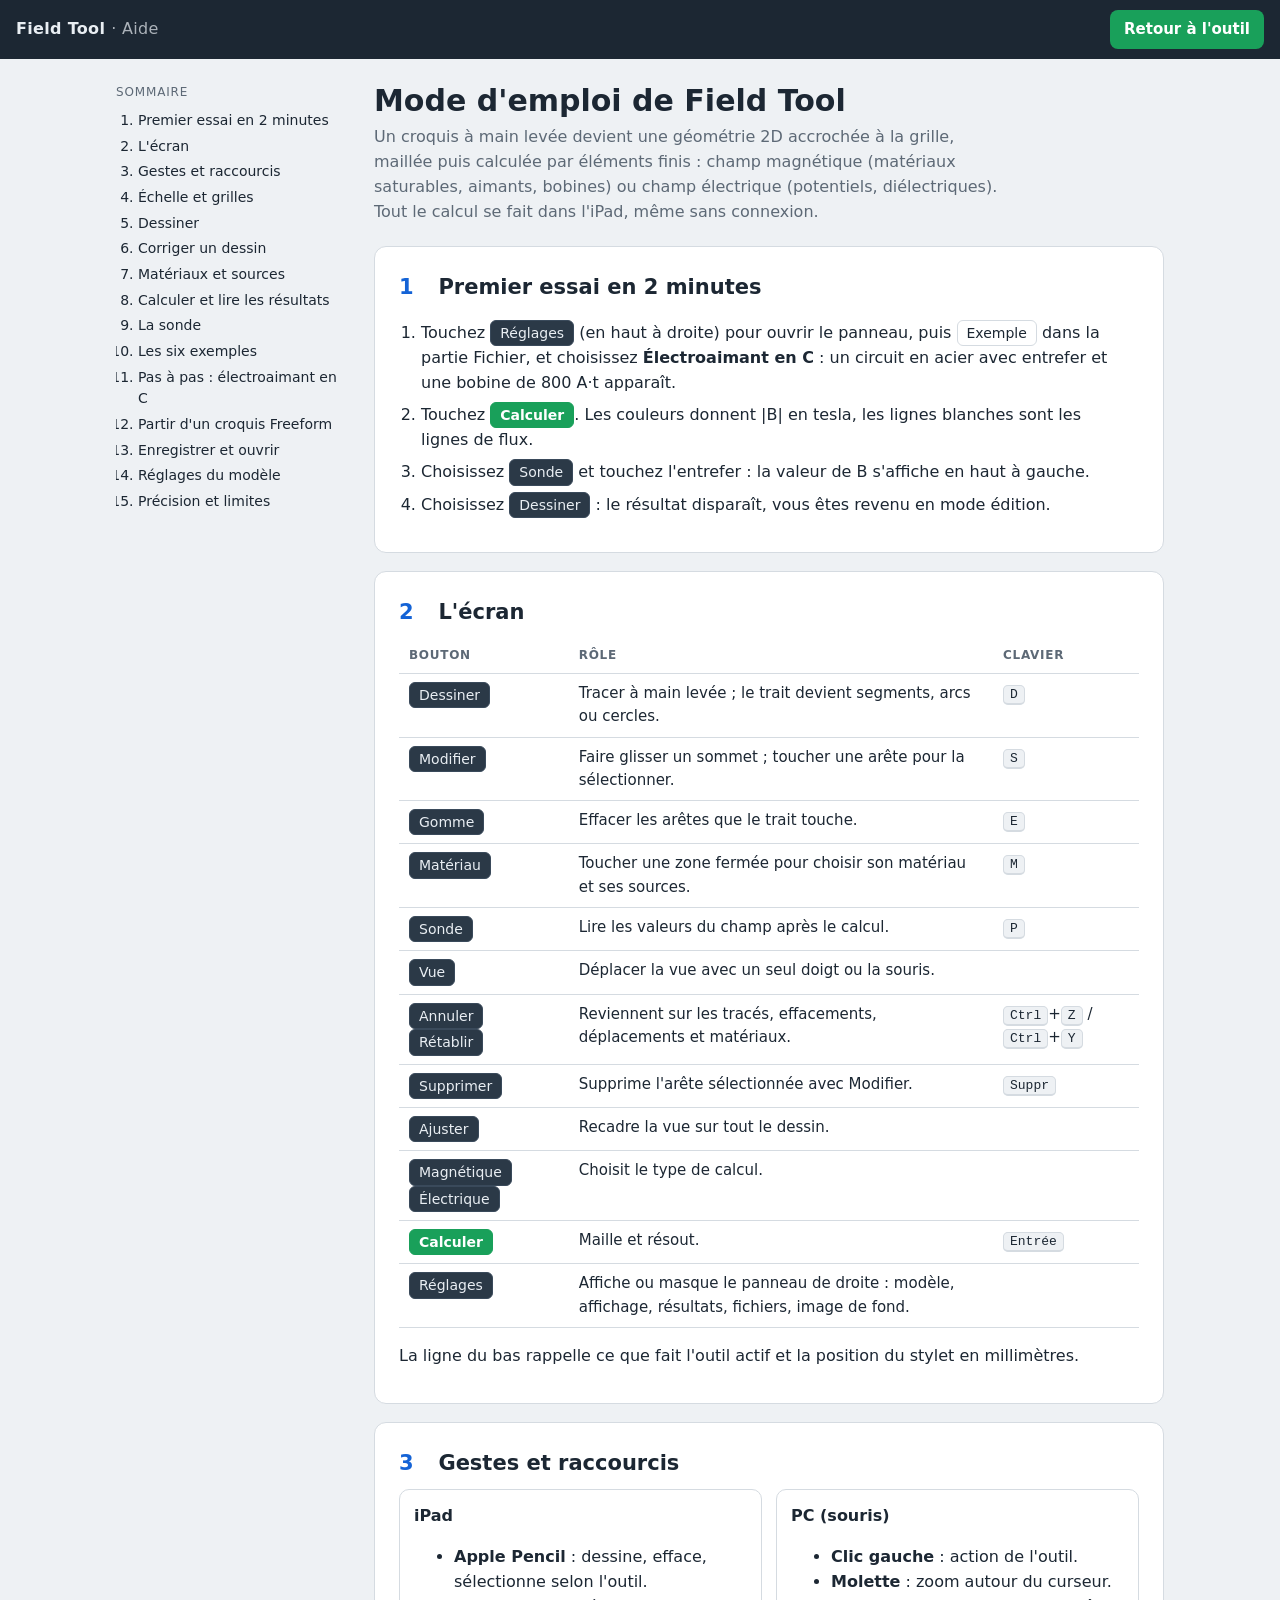
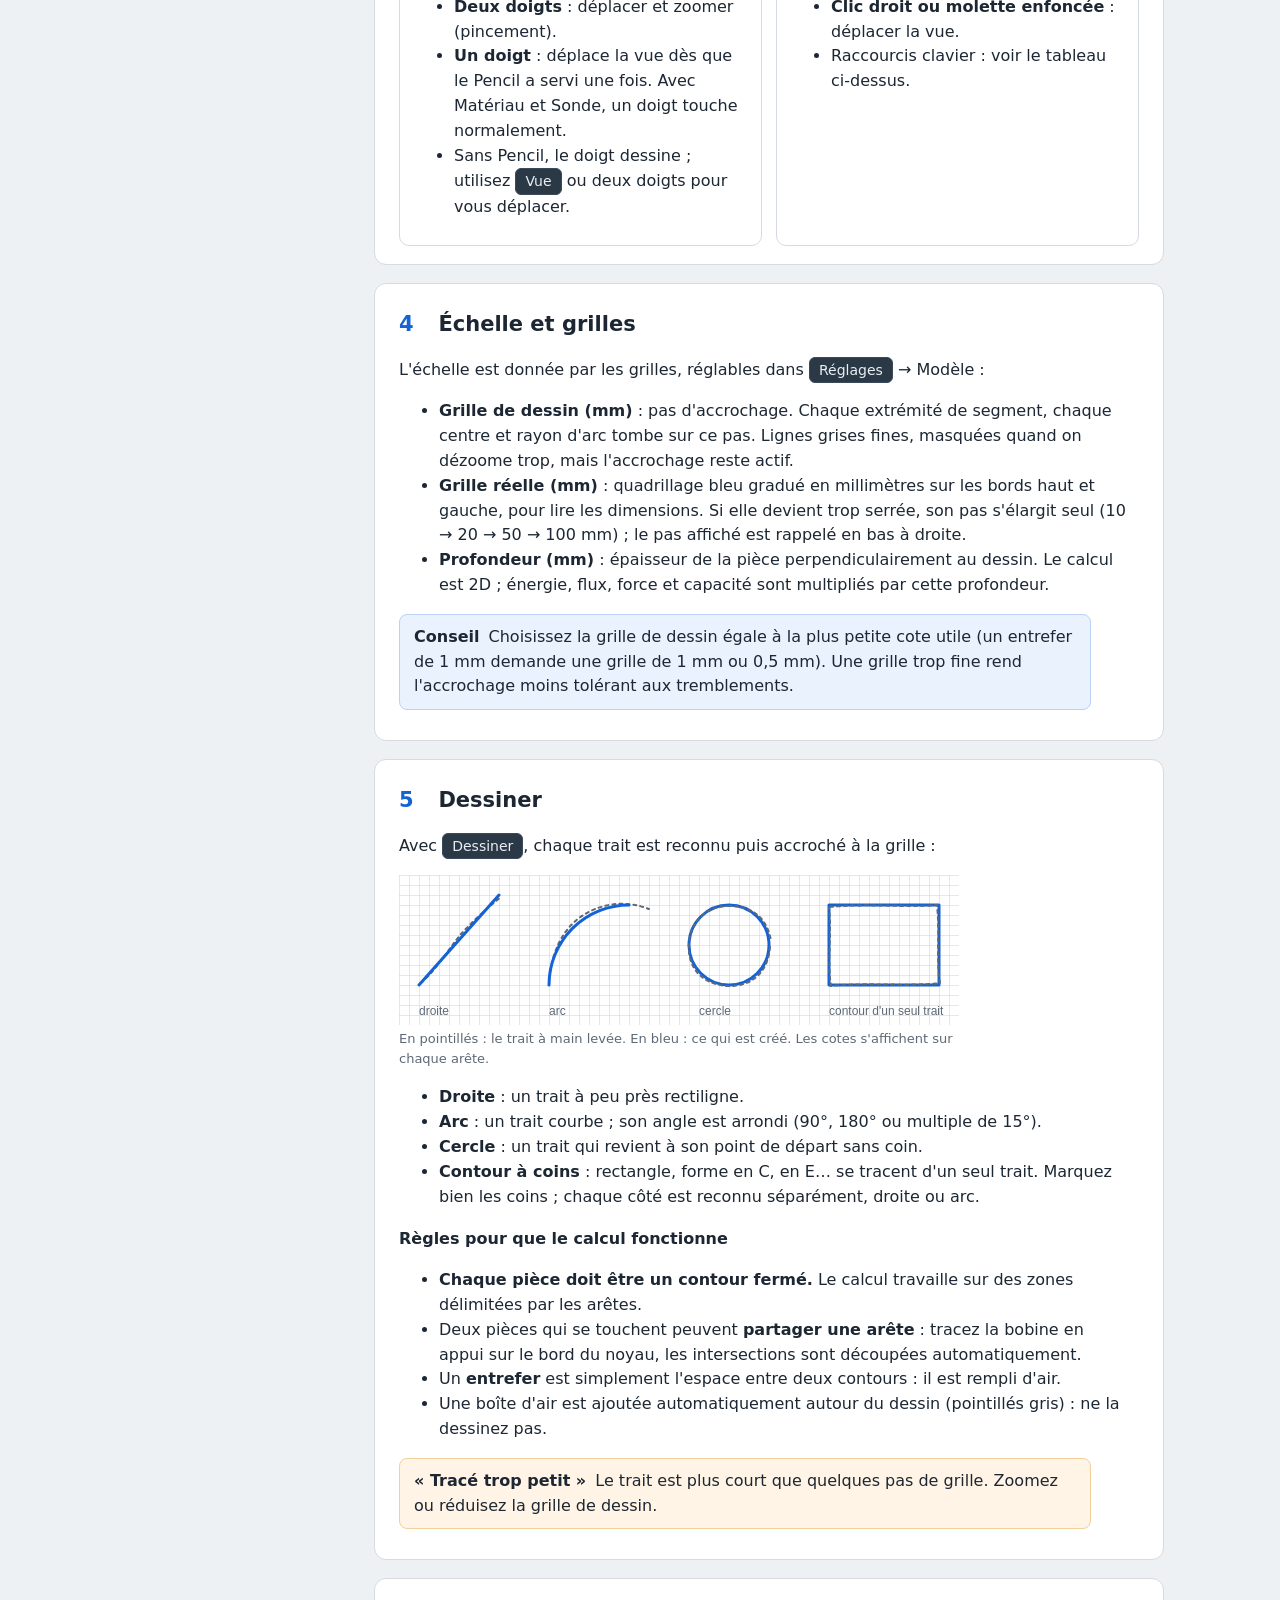
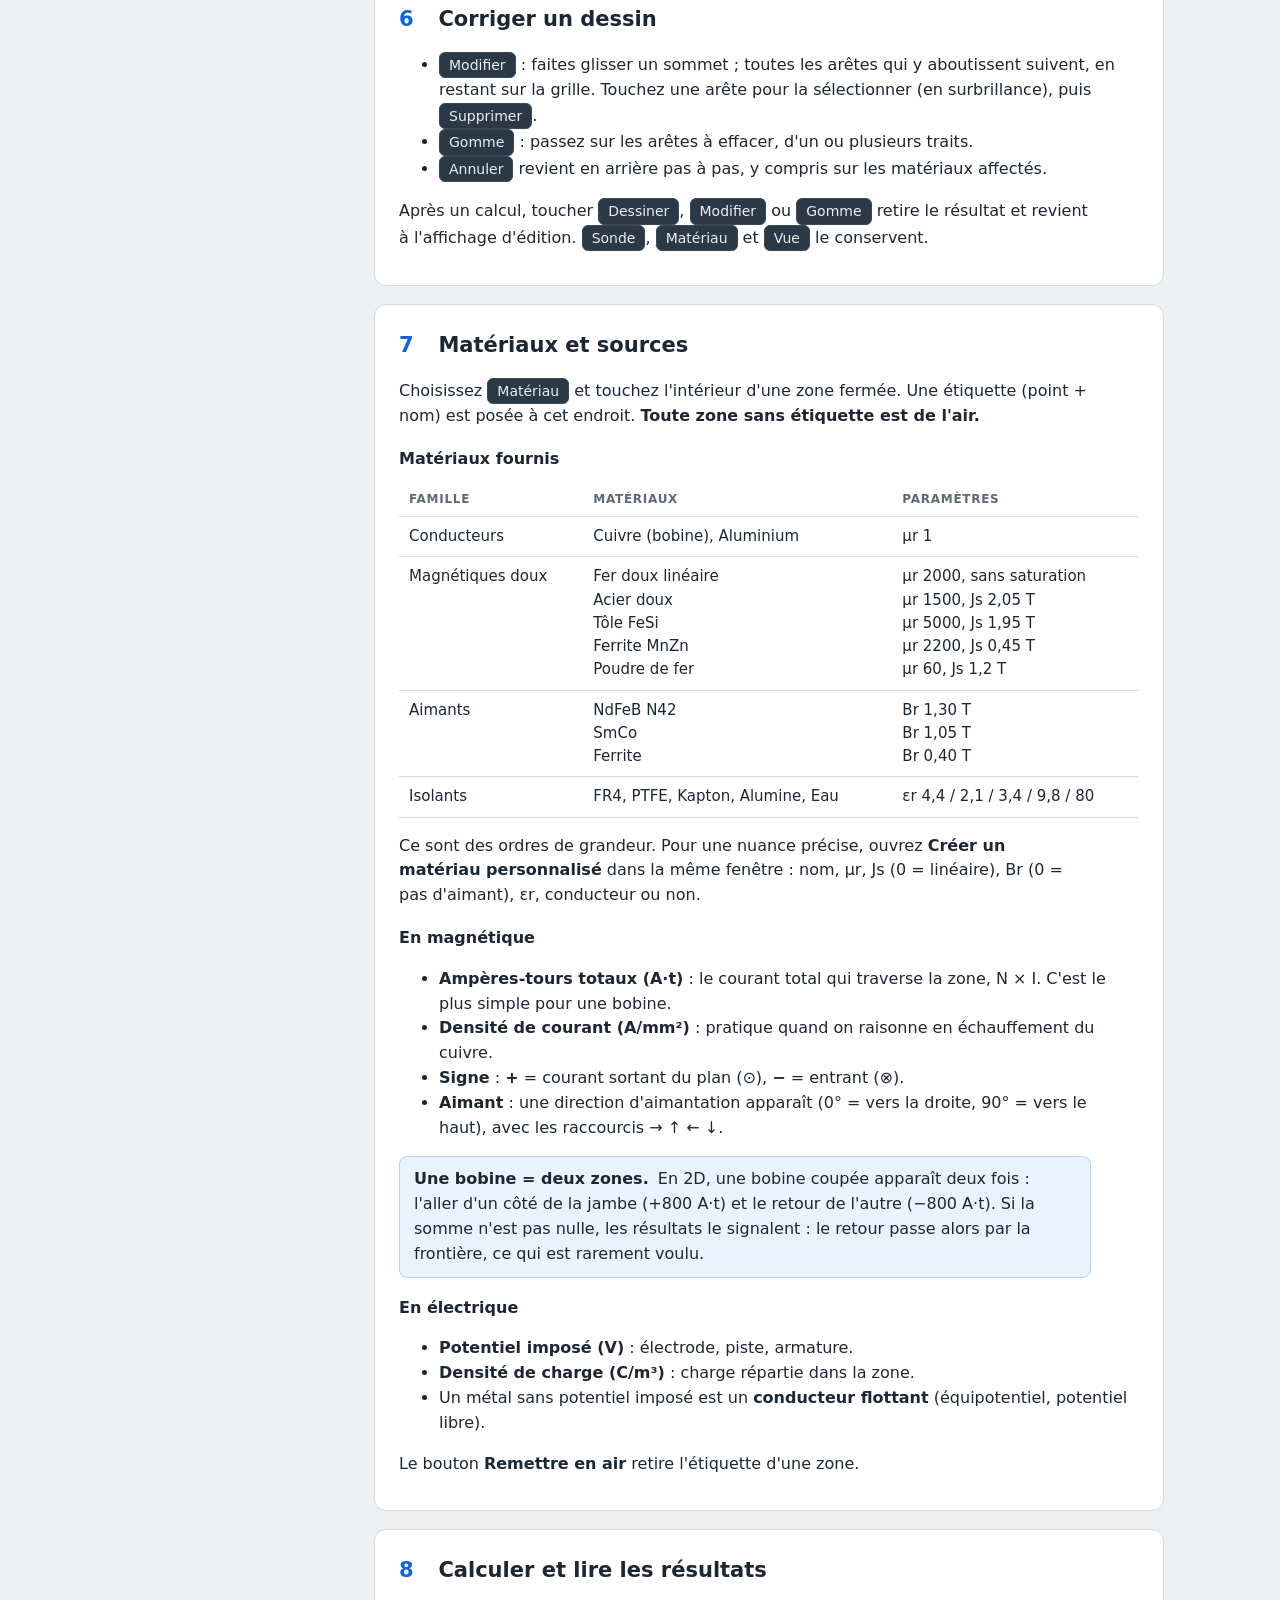
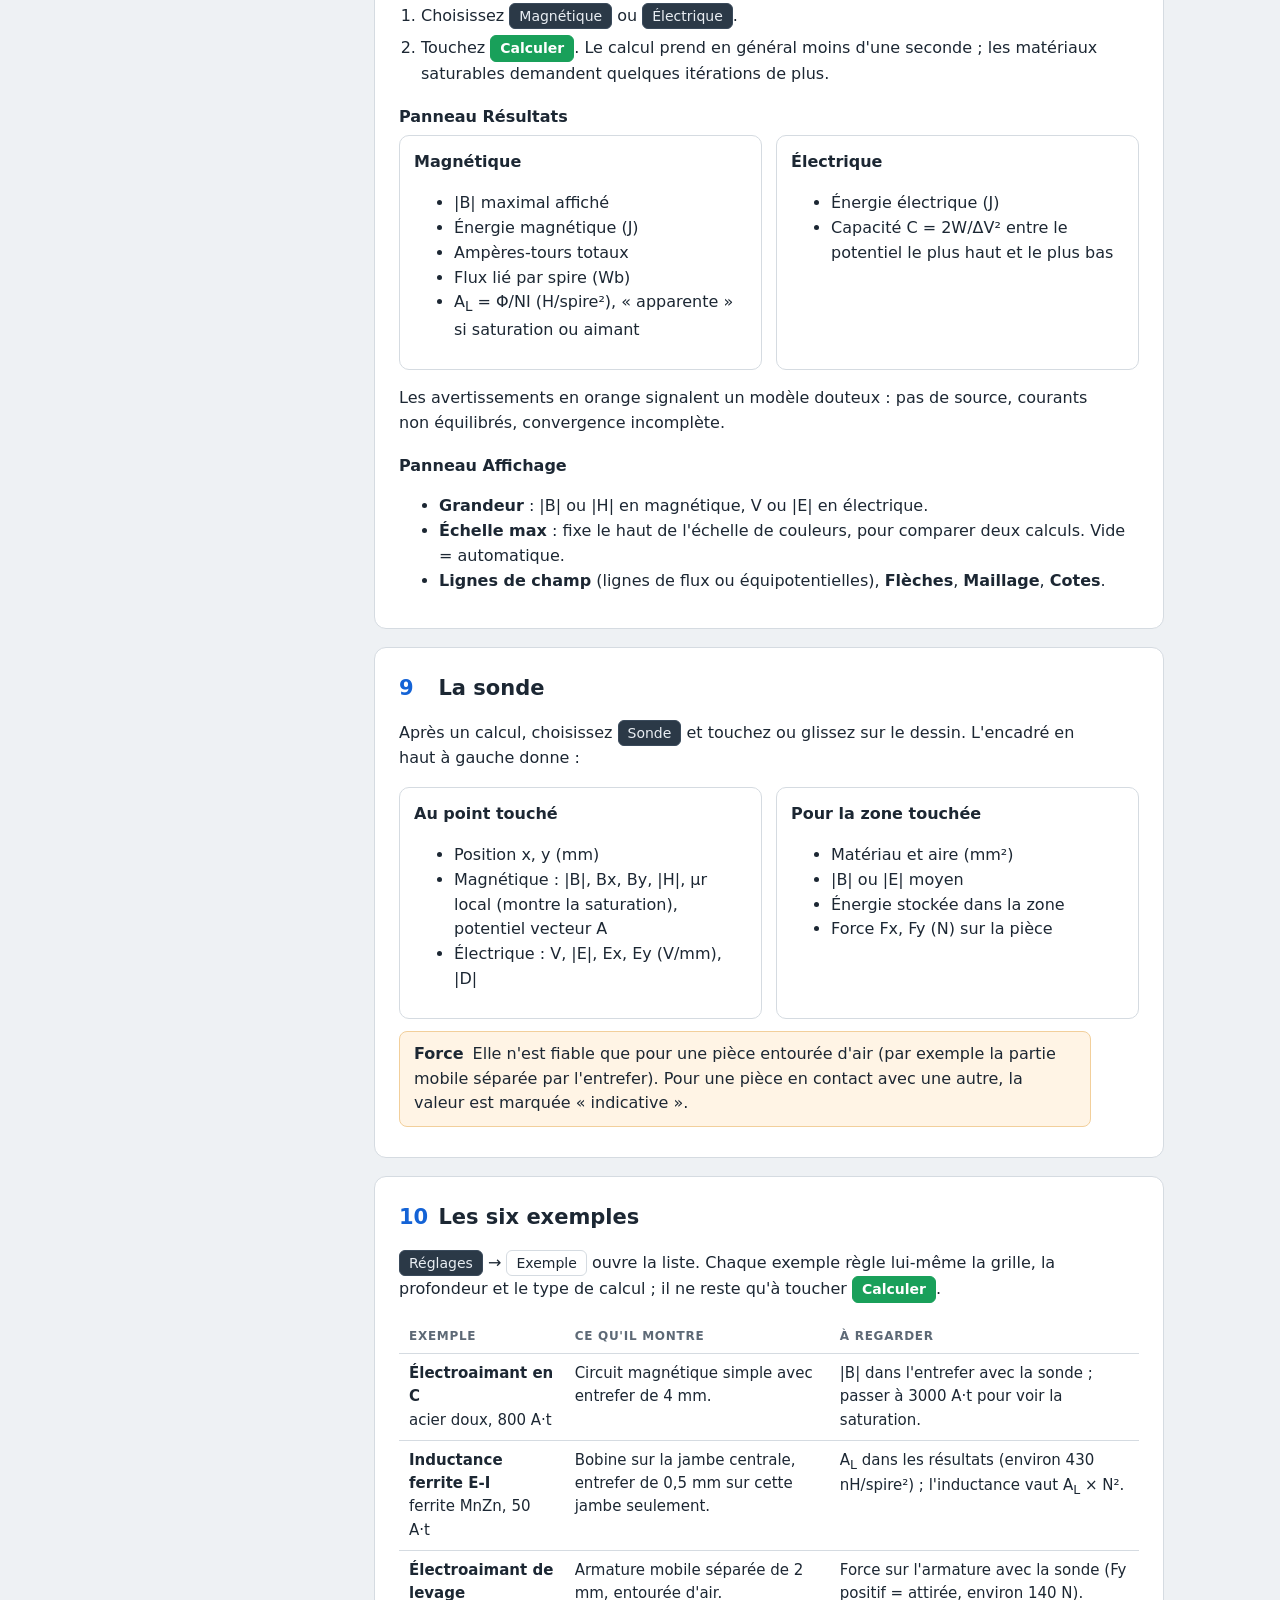
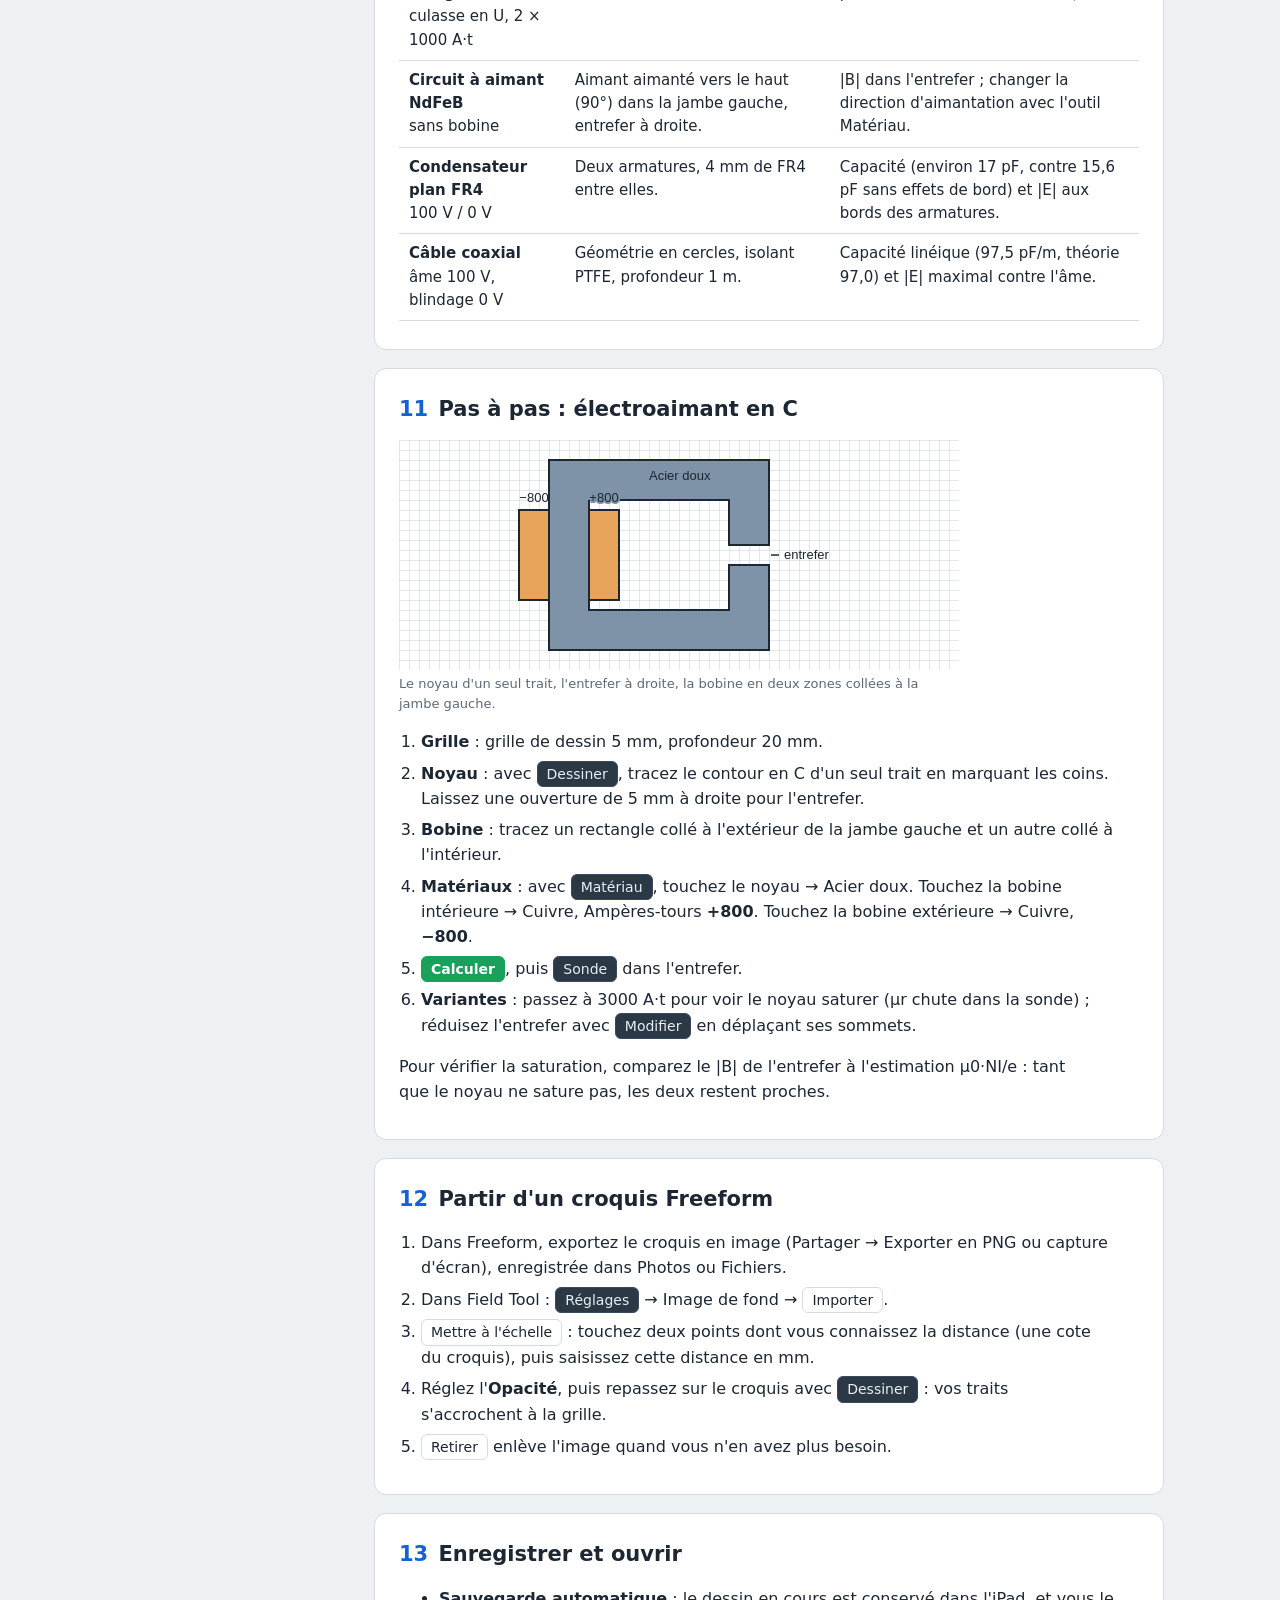
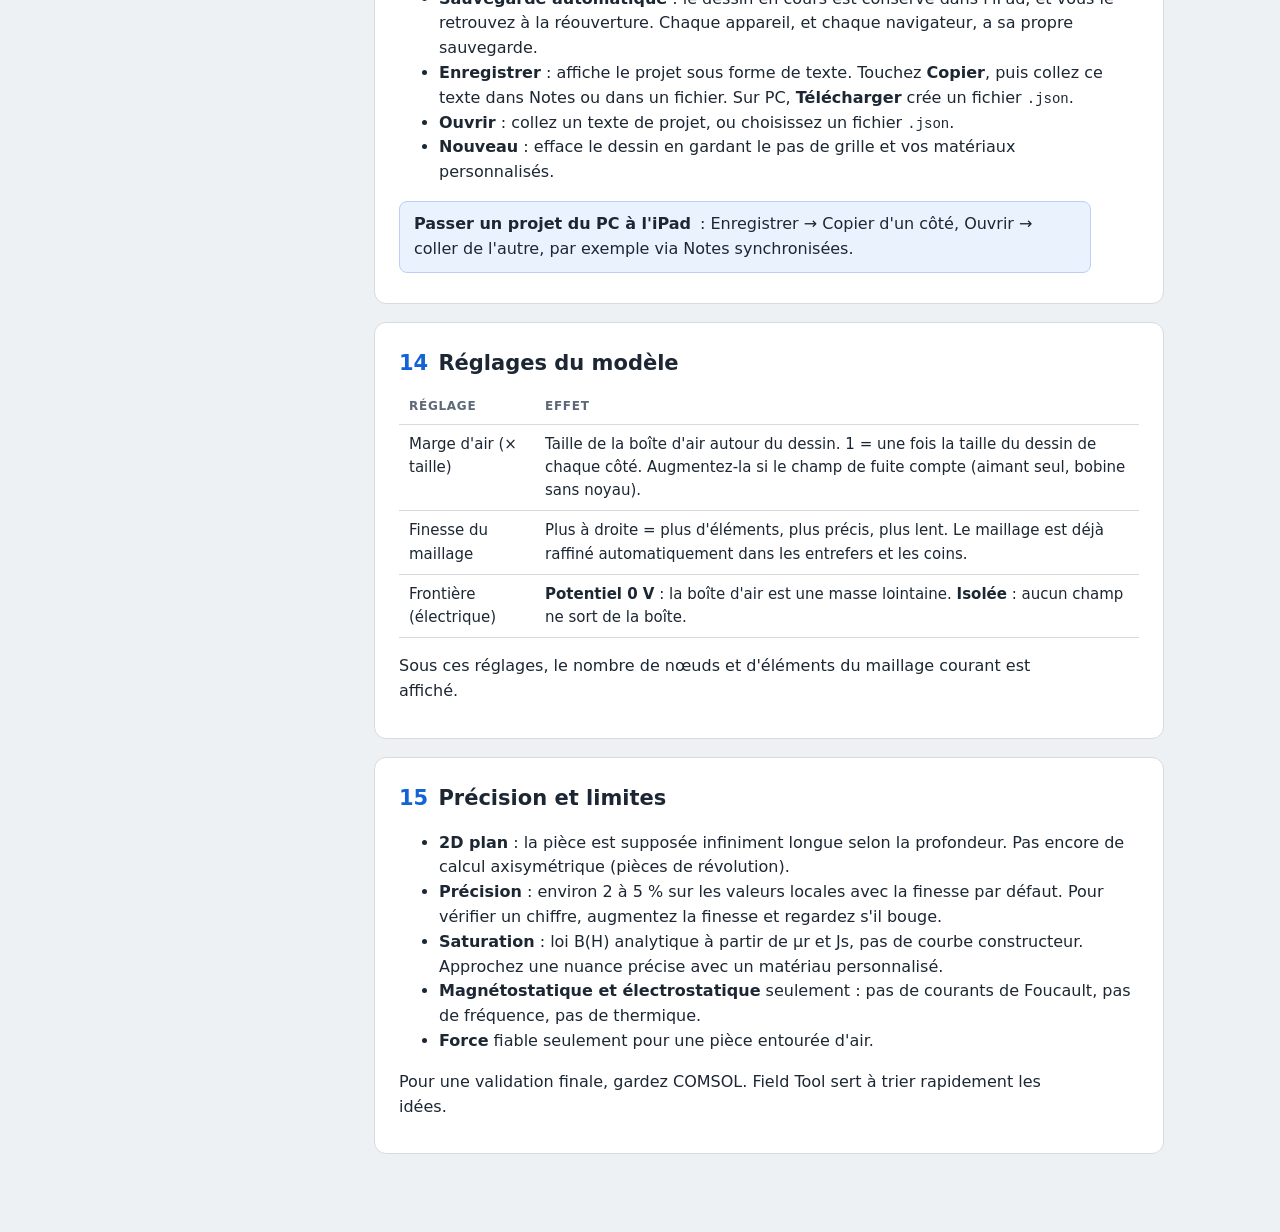
==== aide.html @ 20df859a "Six exemples (ferrite E-I, levage, aimant, condensateur, coaxial) et aide Co-Authored-By: Claude Opu" ====
<!doctype html>
<html lang="fr">
<head>
<meta charset="utf-8">
<meta name="viewport" content="width=device-width, initial-scale=1, viewport-fit=cover">
<meta name="theme-color" content="#1c2733">
<title>Field Tool – Aide</title>
<link rel="apple-touch-icon" href="icons/apple-touch-icon.png">
<style>
:root {
  --bg: #eef1f4; --paper: #ffffff; --ink: #1c2733; --mute: #5d6976; --line: #d5dbe1;
  --accent: #1463d6; --bar: #1c2733; --bar-ink: #e9eef3; --chip: #2b3947; --chip-line: #3a4a5b;
  --go: #19a05a; --tip-bg: #eaf2fe; --tip-line: #b9d1f6; --warn-bg: #fff4e5; --warn-line: #f2cf9b;
  --steel: #7f93a8; --cu: #e9a45b; --field: #1463d6; --grid: #c9d1da;
  color-scheme: light;
}
@media (prefers-color-scheme: dark) { :root:not([data-theme="light"]) {
  --bg: #11171e; --paper: #19212b; --ink: #e3e9ef; --mute: #9aa7b4; --line: #2c3946;
  --accent: #6ea8ff; --tip-bg: #172a45; --tip-line: #284a78; --warn-bg: #33270f; --warn-line: #6b5120;
  --grid: #2f3b48; color-scheme: dark;
} }
:root[data-theme="dark"] {
  --bg: #11171e; --paper: #19212b; --ink: #e3e9ef; --mute: #9aa7b4; --line: #2c3946;
  --accent: #6ea8ff; --tip-bg: #172a45; --tip-line: #284a78; --warn-bg: #33270f; --warn-line: #6b5120;
  --grid: #2f3b48; color-scheme: dark;
}
* { box-sizing: border-box; }
html { -webkit-text-size-adjust: 100%; scroll-padding-top: 70px; }
body {
  margin: 0; background: var(--bg); color: var(--ink);
  font: 16px/1.55 -apple-system, "Segoe UI", system-ui, Roboto, sans-serif;
}
header {
  position: sticky; top: 0; z-index: 2; background: var(--bar); color: var(--bar-ink);
  padding-top: max(10px, env(safe-area-inset-top, 0px)); padding-bottom: 10px;
  padding-left: max(16px, env(safe-area-inset-left, 0px)); padding-right: max(16px, env(safe-area-inset-right, 0px));
  display: flex; align-items: center; gap: 12px;
}
header .brand { font-weight: 700; letter-spacing: .02em; }
header .brand span { font-weight: 400; opacity: .7; }
header a.back {
  margin-left: auto; color: #fff; background: var(--go); text-decoration: none; font-weight: 600;
  padding: 8px 14px; border-radius: 8px; white-space: nowrap; font-size: 15px;
}
.layout {
  max-width: 1080px; margin: 0 auto; display: grid; grid-template-columns: 230px minmax(0, 1fr); gap: 28px;
  padding-block: 24px 60px;
  padding-left: max(16px, env(safe-area-inset-left, 0px)); padding-right: max(16px, env(safe-area-inset-right, 0px));
}
nav.toc { position: sticky; top: 76px; align-self: start; font-size: 14px; max-height: calc(100vh - 96px); overflow-y: auto; }
nav.toc p { margin: 0 0 8px; font-size: 12px; text-transform: uppercase; letter-spacing: .07em; color: var(--mute); }
nav.toc ol { margin: 0; padding-left: 22px; display: grid; gap: 4px; }
nav.toc a { color: var(--ink); text-decoration: none; }
nav.toc a:hover { color: var(--accent); }
main { min-width: 0; }
section {
  background: var(--paper); border: 1px solid var(--line); border-radius: 12px;
  padding: 6px 24px 18px; margin-bottom: 18px;
}
h1 { font-size: 30px; line-height: 1.2; margin: 0 0 6px; text-wrap: balance; }
.lede { color: var(--mute); margin: 0 0 22px; max-width: 62ch; }
h2 { font-size: 21px; margin: 18px 0 10px; text-wrap: balance; display: flex; gap: 10px; align-items: baseline; }
h2 .n { color: var(--accent); font-variant-numeric: tabular-nums; min-width: 1.4em; }
h3 { font-size: 16px; margin: 18px 0 6px; }
p, li { max-width: 68ch; }
ol.steps { padding-left: 22px; }
ol.steps li { margin: 6px 0; }
.chip {
  display: inline-block; padding: 1px 9px; border-radius: 6px; background: var(--chip); color: var(--bar-ink);
  border: 1px solid var(--chip-line); font-size: 14px; white-space: nowrap; line-height: 1.6;
}
.chip.go { background: var(--go); border-color: var(--go); color: #fff; font-weight: 600; }
.chip.light { background: var(--paper); color: var(--ink); border-color: var(--line); }
kbd {
  font: 13px ui-monospace, Menlo, Consolas, monospace; padding: 1px 6px; border-radius: 5px;
  border: 1px solid var(--line); border-bottom-width: 2px; background: var(--bg);
}
.tbl { overflow-x: auto; margin: 10px 0; }
table { border-collapse: collapse; width: 100%; font-size: 15px; }
th, td { text-align: left; vertical-align: top; padding: 8px 10px; border-bottom: 1px solid var(--line); }
th { font-size: 12px; text-transform: uppercase; letter-spacing: .06em; color: var(--mute); font-weight: 600; }
td.num { font-variant-numeric: tabular-nums; white-space: nowrap; }
.tip, .warn { border-radius: 8px; padding: 10px 14px; margin: 12px 0; max-width: 68ch; }
.tip { background: var(--tip-bg); border: 1px solid var(--tip-line); }
.warn { background: var(--warn-bg); border: 1px solid var(--warn-line); }
.tip b:first-child, .warn b:first-child { margin-right: 4px; }
figure { margin: 14px 0; }
figure svg { width: 100%; max-width: 560px; height: auto; display: block; }
figcaption { font-size: 13px; color: var(--mute); margin-top: 4px; max-width: 68ch; }
.grid2 { display: grid; grid-template-columns: repeat(auto-fit, minmax(240px, 1fr)); gap: 14px; }
.card { border: 1px solid var(--line); border-radius: 10px; padding: 4px 14px 10px; }
.card h3 { margin-top: 10px; }
code { font: 14px ui-monospace, Menlo, Consolas, monospace; }
@media (max-width: 820px) {
  .layout { grid-template-columns: minmax(0, 1fr); }
  nav.toc { position: static; max-height: none; background: var(--paper); border: 1px solid var(--line); border-radius: 12px; padding: 12px 16px; }
  section { padding: 4px 16px 14px; }
  h1 { font-size: 25px; }
}
</style>
</head>
<body>
<header>
  <div class="brand">Field Tool <span>· Aide</span></div>
  <a class="back" id="back" href="./">Retour à l'outil</a>
</header>

<div class="layout">
<nav class="toc" aria-label="Sommaire">
  <p>Sommaire</p>
  <ol>
    <li><a href="#essai">Premier essai en 2 minutes</a></li>
    <li><a href="#ecran">L'écran</a></li>
    <li><a href="#gestes">Gestes et raccourcis</a></li>
    <li><a href="#echelle">Échelle et grilles</a></li>
    <li><a href="#dessin">Dessiner</a></li>
    <li><a href="#corriger">Corriger un dessin</a></li>
    <li><a href="#materiaux">Matériaux et sources</a></li>
    <li><a href="#calcul">Calculer et lire les résultats</a></li>
    <li><a href="#sonde">La sonde</a></li>
    <li><a href="#exemples">Les six exemples</a></li>
    <li><a href="#exemple">Pas à pas : électroaimant en C</a></li>
    <li><a href="#croquis">Partir d'un croquis Freeform</a></li>
    <li><a href="#fichiers">Enregistrer et ouvrir</a></li>
    <li><a href="#reglages">Réglages du modèle</a></li>
    <li><a href="#limites">Précision et limites</a></li>
  </ol>
</nav>

<main>
<h1>Mode d'emploi de Field Tool</h1>
<p class="lede">Un croquis à main levée devient une géométrie 2D accrochée à la grille, maillée puis calculée par éléments finis : champ magnétique (matériaux saturables, aimants, bobines) ou champ électrique (potentiels, diélectriques). Tout le calcul se fait dans l'iPad, même sans connexion.</p>

<section id="essai">
  <h2><span class="n">1</span>Premier essai en 2 minutes</h2>
  <ol class="steps">
    <li>Touchez <span class="chip">Réglages</span> (en haut à droite) pour ouvrir le panneau, puis <span class="chip light">Exemple</span> dans la partie Fichier, et choisissez <b>Électroaimant en C</b> : un circuit en acier avec entrefer et une bobine de 800 A·t apparaît.</li>
    <li>Touchez <span class="chip go">Calculer</span>. Les couleurs donnent |B| en tesla, les lignes blanches sont les lignes de flux.</li>
    <li>Choisissez <span class="chip">Sonde</span> et touchez l'entrefer : la valeur de B s'affiche en haut à gauche.</li>
    <li>Choisissez <span class="chip">Dessiner</span> : le résultat disparaît, vous êtes revenu en mode édition.</li>
  </ol>
</section>

<section id="ecran">
  <h2><span class="n">2</span>L'écran</h2>
  <div class="tbl"><table>
    <tr><th>Bouton</th><th>Rôle</th><th>Clavier</th></tr>
    <tr><td><span class="chip">Dessiner</span></td><td>Tracer à main levée ; le trait devient segments, arcs ou cercles.</td><td><kbd>D</kbd></td></tr>
    <tr><td><span class="chip">Modifier</span></td><td>Faire glisser un sommet ; toucher une arête pour la sélectionner.</td><td><kbd>S</kbd></td></tr>
    <tr><td><span class="chip">Gomme</span></td><td>Effacer les arêtes que le trait touche.</td><td><kbd>E</kbd></td></tr>
    <tr><td><span class="chip">Matériau</span></td><td>Toucher une zone fermée pour choisir son matériau et ses sources.</td><td><kbd>M</kbd></td></tr>
    <tr><td><span class="chip">Sonde</span></td><td>Lire les valeurs du champ après le calcul.</td><td><kbd>P</kbd></td></tr>
    <tr><td><span class="chip">Vue</span></td><td>Déplacer la vue avec un seul doigt ou la souris.</td><td></td></tr>
    <tr><td><span class="chip">Annuler</span> <span class="chip">Rétablir</span></td><td>Reviennent sur les tracés, effacements, déplacements et matériaux.</td><td><kbd>Ctrl</kbd>+<kbd>Z</kbd> / <kbd>Ctrl</kbd>+<kbd>Y</kbd></td></tr>
    <tr><td><span class="chip">Supprimer</span></td><td>Supprime l'arête sélectionnée avec Modifier.</td><td><kbd>Suppr</kbd></td></tr>
    <tr><td><span class="chip">Ajuster</span></td><td>Recadre la vue sur tout le dessin.</td><td></td></tr>
    <tr><td><span class="chip">Magnétique</span> <span class="chip">Électrique</span></td><td>Choisit le type de calcul.</td><td></td></tr>
    <tr><td><span class="chip go">Calculer</span></td><td>Maille et résout.</td><td><kbd>Entrée</kbd></td></tr>
    <tr><td><span class="chip">Réglages</span></td><td>Affiche ou masque le panneau de droite : modèle, affichage, résultats, fichiers, image de fond.</td><td></td></tr>
  </table></div>
  <p>La ligne du bas rappelle ce que fait l'outil actif et la position du stylet en millimètres.</p>
</section>

<section id="gestes">
  <h2><span class="n">3</span>Gestes et raccourcis</h2>
  <div class="grid2">
    <div class="card">
      <h3>iPad</h3>
      <ul>
        <li><b>Apple Pencil</b> : dessine, efface, sélectionne selon l'outil.</li>
        <li><b>Deux doigts</b> : déplacer et zoomer (pincement).</li>
        <li><b>Un doigt</b> : déplace la vue dès que le Pencil a servi une fois. Avec Matériau et Sonde, un doigt touche normalement.</li>
        <li>Sans Pencil, le doigt dessine ; utilisez <span class="chip">Vue</span> ou deux doigts pour vous déplacer.</li>
      </ul>
    </div>
    <div class="card">
      <h3>PC (souris)</h3>
      <ul>
        <li><b>Clic gauche</b> : action de l'outil.</li>
        <li><b>Molette</b> : zoom autour du curseur.</li>
        <li><b>Clic droit ou molette enfoncée</b> : déplacer la vue.</li>
        <li>Raccourcis clavier : voir le tableau ci-dessus.</li>
      </ul>
    </div>
  </div>
</section>

<section id="echelle">
  <h2><span class="n">4</span>Échelle et grilles</h2>
  <p>L'échelle est donnée par les grilles, réglables dans <span class="chip">Réglages</span> → Modèle :</p>
  <ul>
    <li><b>Grille de dessin (mm)</b> : pas d'accrochage. Chaque extrémité de segment, chaque centre et rayon d'arc tombe sur ce pas. Lignes grises fines, masquées quand on dézoome trop, mais l'accrochage reste actif.</li>
    <li><b>Grille réelle (mm)</b> : quadrillage bleu gradué en millimètres sur les bords haut et gauche, pour lire les dimensions. Si elle devient trop serrée, son pas s'élargit seul (10 → 20 → 50 → 100 mm) ; le pas affiché est rappelé en bas à droite.</li>
    <li><b>Profondeur (mm)</b> : épaisseur de la pièce perpendiculairement au dessin. Le calcul est 2D ; énergie, flux, force et capacité sont multipliés par cette profondeur.</li>
  </ul>
  <div class="tip"><b>Conseil</b> Choisissez la grille de dessin égale à la plus petite cote utile (un entrefer de 1 mm demande une grille de 1 mm ou 0,5 mm). Une grille trop fine rend l'accrochage moins tolérant aux tremblements.</div>
</section>

<section id="dessin">
  <h2><span class="n">5</span>Dessiner</h2>
  <p>Avec <span class="chip">Dessiner</span>, chaque trait est reconnu puis accroché à la grille :</p>
  <figure>
    <svg viewBox="0 0 560 150" role="img" aria-label="Exemples de traits reconnus : droite, arc, cercle, contour à coins">
      <defs><pattern id="g" width="10" height="10" patternUnits="userSpaceOnUse"><path d="M10 0H0V10" fill="none" stroke="var(--grid)" stroke-width="1"/></pattern></defs>
      <rect width="560" height="150" fill="url(#g)"/>
      <g fill="none" stroke-linecap="round" stroke-linejoin="round">
        <path d="M22 108 C40 92 52 70 63 58 S88 33 102 22" stroke="var(--mute)" stroke-width="2" stroke-dasharray="3 4"/>
        <path d="M20 110 L100 20" stroke="var(--accent)" stroke-width="3"/>
        <path d="M150 110 C152 70 170 38 210 30 C226 27 240 30 250 34" stroke="var(--mute)" stroke-width="2" stroke-dasharray="3 4"/>
        <path d="M150 110 A80 80 0 0 1 230 30" stroke="var(--accent)" stroke-width="3"/>
        <circle cx="330" cy="70" r="40" stroke="var(--accent)" stroke-width="3"/>
        <path d="M371 72 C369 98 352 112 328 111 C302 109 288 92 290 68 C292 44 309 30 333 31 C356 32 369 46 372 66" stroke="var(--mute)" stroke-width="2" stroke-dasharray="3 4"/>
        <path d="M430 30 H540 V110 H430 Z" stroke="var(--accent)" stroke-width="3"/>
        <path d="M431 32 C470 28 510 33 538 30 C541 60 537 86 541 108 C505 112 468 107 432 111 C428 86 433 58 430 33" stroke="var(--mute)" stroke-width="2" stroke-dasharray="3 4"/>
      </g>
      <g font-size="12" fill="var(--mute)" font-family="-apple-system, Segoe UI, sans-serif">
        <text x="20" y="140">droite</text><text x="150" y="140">arc</text><text x="300" y="140">cercle</text><text x="430" y="140">contour d'un seul trait</text>
      </g>
    </svg>
    <figcaption>En pointillés : le trait à main levée. En bleu : ce qui est créé. Les cotes s'affichent sur chaque arête.</figcaption>
  </figure>
  <ul>
    <li><b>Droite</b> : un trait à peu près rectiligne.</li>
    <li><b>Arc</b> : un trait courbe ; son angle est arrondi (90°, 180° ou multiple de 15°).</li>
    <li><b>Cercle</b> : un trait qui revient à son point de départ sans coin.</li>
    <li><b>Contour à coins</b> : rectangle, forme en C, en E… se tracent d'un seul trait. Marquez bien les coins ; chaque côté est reconnu séparément, droite ou arc.</li>
  </ul>
  <h3>Règles pour que le calcul fonctionne</h3>
  <ul>
    <li><b>Chaque pièce doit être un contour fermé.</b> Le calcul travaille sur des zones délimitées par les arêtes.</li>
    <li>Deux pièces qui se touchent peuvent <b>partager une arête</b> : tracez la bobine en appui sur le bord du noyau, les intersections sont découpées automatiquement.</li>
    <li>Un <b>entrefer</b> est simplement l'espace entre deux contours : il est rempli d'air.</li>
    <li>Une boîte d'air est ajoutée automatiquement autour du dessin (pointillés gris) : ne la dessinez pas.</li>
  </ul>
  <div class="warn"><b>« Tracé trop petit »</b> Le trait est plus court que quelques pas de grille. Zoomez ou réduisez la grille de dessin.</div>
</section>

<section id="corriger">
  <h2><span class="n">6</span>Corriger un dessin</h2>
  <ul>
    <li><span class="chip">Modifier</span> : faites glisser un sommet ; toutes les arêtes qui y aboutissent suivent, en restant sur la grille. Touchez une arête pour la sélectionner (en surbrillance), puis <span class="chip">Supprimer</span>.</li>
    <li><span class="chip">Gomme</span> : passez sur les arêtes à effacer, d'un ou plusieurs traits.</li>
    <li><span class="chip">Annuler</span> revient en arrière pas à pas, y compris sur les matériaux affectés.</li>
  </ul>
  <p>Après un calcul, toucher <span class="chip">Dessiner</span>, <span class="chip">Modifier</span> ou <span class="chip">Gomme</span> retire le résultat et revient à l'affichage d'édition. <span class="chip">Sonde</span>, <span class="chip">Matériau</span> et <span class="chip">Vue</span> le conservent.</p>
</section>

<section id="materiaux">
  <h2><span class="n">7</span>Matériaux et sources</h2>
  <p>Choisissez <span class="chip">Matériau</span> et touchez l'intérieur d'une zone fermée. Une étiquette (point + nom) est posée à cet endroit. <b>Toute zone sans étiquette est de l'air.</b></p>
  <h3>Matériaux fournis</h3>
  <div class="tbl"><table>
    <tr><th>Famille</th><th>Matériaux</th><th>Paramètres</th></tr>
    <tr><td>Conducteurs</td><td>Cuivre (bobine), Aluminium</td><td class="num">µr 1</td></tr>
    <tr><td>Magnétiques doux</td><td>Fer doux linéaire<br>Acier doux<br>Tôle FeSi<br>Ferrite MnZn<br>Poudre de fer</td><td class="num">µr 2000, sans saturation<br>µr 1500, Js 2,05 T<br>µr 5000, Js 1,95 T<br>µr 2200, Js 0,45 T<br>µr 60, Js 1,2 T</td></tr>
    <tr><td>Aimants</td><td>NdFeB N42<br>SmCo<br>Ferrite</td><td class="num">Br 1,30 T<br>Br 1,05 T<br>Br 0,40 T</td></tr>
    <tr><td>Isolants</td><td>FR4, PTFE, Kapton, Alumine, Eau</td><td class="num">εr 4,4 / 2,1 / 3,4 / 9,8 / 80</td></tr>
  </table></div>
  <p>Ce sont des ordres de grandeur. Pour une nuance précise, ouvrez <b>Créer un matériau personnalisé</b> dans la même fenêtre : nom, µr, Js (0 = linéaire), Br (0 = pas d'aimant), εr, conducteur ou non.</p>

  <h3>En magnétique</h3>
  <ul>
    <li><b>Ampères-tours totaux (A·t)</b> : le courant total qui traverse la zone, N × I. C'est le plus simple pour une bobine.</li>
    <li><b>Densité de courant (A/mm²)</b> : pratique quand on raisonne en échauffement du cuivre.</li>
    <li><b>Signe</b> : <b>+</b> = courant sortant du plan (⊙), <b>−</b> = entrant (⊗).</li>
    <li><b>Aimant</b> : une direction d'aimantation apparaît (0° = vers la droite, 90° = vers le haut), avec les raccourcis → ↑ ← ↓.</li>
  </ul>
  <div class="tip"><b>Une bobine = deux zones.</b> En 2D, une bobine coupée apparaît deux fois : l'aller d'un côté de la jambe (+800 A·t) et le retour de l'autre (−800 A·t). Si la somme n'est pas nulle, les résultats le signalent : le retour passe alors par la frontière, ce qui est rarement voulu.</div>

  <h3>En électrique</h3>
  <ul>
    <li><b>Potentiel imposé (V)</b> : électrode, piste, armature.</li>
    <li><b>Densité de charge (C/m³)</b> : charge répartie dans la zone.</li>
    <li>Un métal sans potentiel imposé est un <b>conducteur flottant</b> (équipotentiel, potentiel libre).</li>
  </ul>
  <p>Le bouton <b>Remettre en air</b> retire l'étiquette d'une zone.</p>
</section>

<section id="calcul">
  <h2><span class="n">8</span>Calculer et lire les résultats</h2>
  <ol class="steps">
    <li>Choisissez <span class="chip">Magnétique</span> ou <span class="chip">Électrique</span>.</li>
    <li>Touchez <span class="chip go">Calculer</span>. Le calcul prend en général moins d'une seconde ; les matériaux saturables demandent quelques itérations de plus.</li>
  </ol>
  <h3>Panneau Résultats</h3>
  <div class="grid2">
    <div class="card">
      <h3>Magnétique</h3>
      <ul>
        <li>|B| maximal affiché</li>
        <li>Énergie magnétique (J)</li>
        <li>Ampères-tours totaux</li>
        <li>Flux lié par spire (Wb)</li>
        <li>A<sub>L</sub> = Φ/NI (H/spire²), « apparente » si saturation ou aimant</li>
      </ul>
    </div>
    <div class="card">
      <h3>Électrique</h3>
      <ul>
        <li>Énergie électrique (J)</li>
        <li>Capacité C = 2W/ΔV² entre le potentiel le plus haut et le plus bas</li>
      </ul>
    </div>
  </div>
  <p>Les avertissements en orange signalent un modèle douteux : pas de source, courants non équilibrés, convergence incomplète.</p>
  <h3>Panneau Affichage</h3>
  <ul>
    <li><b>Grandeur</b> : |B| ou |H| en magnétique, V ou |E| en électrique.</li>
    <li><b>Échelle max</b> : fixe le haut de l'échelle de couleurs, pour comparer deux calculs. Vide = automatique.</li>
    <li><b>Lignes de champ</b> (lignes de flux ou équipotentielles), <b>Flèches</b>, <b>Maillage</b>, <b>Cotes</b>.</li>
  </ul>
</section>

<section id="sonde">
  <h2><span class="n">9</span>La sonde</h2>
  <p>Après un calcul, choisissez <span class="chip">Sonde</span> et touchez ou glissez sur le dessin. L'encadré en haut à gauche donne :</p>
  <div class="grid2">
    <div class="card">
      <h3>Au point touché</h3>
      <ul>
        <li>Position x, y (mm)</li>
        <li>Magnétique : |B|, Bx, By, |H|, µr local (montre la saturation), potentiel vecteur A</li>
        <li>Électrique : V, |E|, Ex, Ey (V/mm), |D|</li>
      </ul>
    </div>
    <div class="card">
      <h3>Pour la zone touchée</h3>
      <ul>
        <li>Matériau et aire (mm²)</li>
        <li>|B| ou |E| moyen</li>
        <li>Énergie stockée dans la zone</li>
        <li>Force Fx, Fy (N) sur la pièce</li>
      </ul>
    </div>
  </div>
  <div class="warn"><b>Force</b> Elle n'est fiable que pour une pièce entourée d'air (par exemple la partie mobile séparée par l'entrefer). Pour une pièce en contact avec une autre, la valeur est marquée « indicative ».</div>
</section>

<section id="exemples">
  <h2><span class="n">10</span>Les six exemples</h2>
  <p><span class="chip">Réglages</span> → <span class="chip light">Exemple</span> ouvre la liste. Chaque exemple règle lui-même la grille, la profondeur et le type de calcul ; il ne reste qu'à toucher <span class="chip go">Calculer</span>.</p>
  <div class="tbl"><table>
    <tr><th>Exemple</th><th>Ce qu'il montre</th><th>À regarder</th></tr>
    <tr><td><b>Électroaimant en C</b><br>acier doux, 800 A·t</td><td>Circuit magnétique simple avec entrefer de 4 mm.</td><td>|B| dans l'entrefer avec la sonde ; passer à 3000 A·t pour voir la saturation.</td></tr>
    <tr><td><b>Inductance ferrite E-I</b><br>ferrite MnZn, 50 A·t</td><td>Bobine sur la jambe centrale, entrefer de 0,5 mm sur cette jambe seulement.</td><td>A<sub>L</sub> dans les résultats (environ 430 nH/spire²) ; l'inductance vaut A<sub>L</sub> × N².</td></tr>
    <tr><td><b>Électroaimant de levage</b><br>culasse en U, 2 × 1000 A·t</td><td>Armature mobile séparée de 2 mm, entourée d'air.</td><td>Force sur l'armature avec la sonde (Fy positif = attirée, environ 140 N).</td></tr>
    <tr><td><b>Circuit à aimant NdFeB</b><br>sans bobine</td><td>Aimant aimanté vers le haut (90°) dans la jambe gauche, entrefer à droite.</td><td>|B| dans l'entrefer ; changer la direction d'aimantation avec l'outil Matériau.</td></tr>
    <tr><td><b>Condensateur plan FR4</b><br>100 V / 0 V</td><td>Deux armatures, 4 mm de FR4 entre elles.</td><td>Capacité (environ 17 pF, contre 15,6 pF sans effets de bord) et |E| aux bords des armatures.</td></tr>
    <tr><td><b>Câble coaxial</b><br>âme 100 V, blindage 0 V</td><td>Géométrie en cercles, isolant PTFE, profondeur 1 m.</td><td>Capacité linéique (97,5 pF/m, théorie 97,0) et |E| maximal contre l'âme.</td></tr>
  </table></div>
</section>

<section id="exemple">
  <h2><span class="n">11</span>Pas à pas : électroaimant en C</h2>
  <figure>
    <svg viewBox="0 0 560 230" role="img" aria-label="Circuit en C avec entrefer à droite et bobine en deux zones autour de la jambe gauche">
      <defs><pattern id="g2" width="10" height="10" patternUnits="userSpaceOnUse"><path d="M10 0H0V10" fill="none" stroke="var(--grid)" stroke-width="1"/></pattern></defs>
      <rect width="560" height="230" fill="url(#g2)"/>
      <path d="M150 20 H370 V105 H330 V60 H190 V170 H330 V125 H370 V210 H150 Z" fill="var(--steel)" stroke="var(--ink)" stroke-width="2"/>
      <rect x="120" y="70" width="30" height="90" fill="var(--cu)" stroke="var(--ink)" stroke-width="2"/>
      <rect x="190" y="70" width="30" height="90" fill="var(--cu)" stroke="var(--ink)" stroke-width="2"/>
      <g font-family="-apple-system, Segoe UI, sans-serif" font-size="13" fill="var(--ink)">
        <text x="135" y="62" text-anchor="middle">−800</text>
        <text x="205" y="62" text-anchor="middle" dy="0" style="paint-order:stroke" stroke="var(--steel)" stroke-width="4">+800</text>
        <text x="250" y="40" style="paint-order:stroke" stroke="var(--steel)" stroke-width="4">Acier doux</text>
        <text x="385" y="119">entrefer</text>
      </g>
      <path d="M380 115 H372" stroke="var(--ink)" stroke-width="1.5"/>
    </svg>
    <figcaption>Le noyau d'un seul trait, l'entrefer à droite, la bobine en deux zones collées à la jambe gauche.</figcaption>
  </figure>
  <ol class="steps">
    <li><b>Grille</b> : grille de dessin 5 mm, profondeur 20 mm.</li>
    <li><b>Noyau</b> : avec <span class="chip">Dessiner</span>, tracez le contour en C d'un seul trait en marquant les coins. Laissez une ouverture de 5 mm à droite pour l'entrefer.</li>
    <li><b>Bobine</b> : tracez un rectangle collé à l'extérieur de la jambe gauche et un autre collé à l'intérieur.</li>
    <li><b>Matériaux</b> : avec <span class="chip">Matériau</span>, touchez le noyau → Acier doux. Touchez la bobine intérieure → Cuivre, Ampères-tours <b>+800</b>. Touchez la bobine extérieure → Cuivre, <b>−800</b>.</li>
    <li><span class="chip go">Calculer</span>, puis <span class="chip">Sonde</span> dans l'entrefer.</li>
    <li><b>Variantes</b> : passez à 3000 A·t pour voir le noyau saturer (µr chute dans la sonde) ; réduisez l'entrefer avec <span class="chip">Modifier</span> en déplaçant ses sommets.</li>
  </ol>
  <p>Pour vérifier la saturation, comparez le |B| de l'entrefer à l'estimation µ0·NI/e : tant que le noyau ne sature pas, les deux restent proches.</p>
</section>

<section id="croquis">
  <h2><span class="n">12</span>Partir d'un croquis Freeform</h2>
  <ol class="steps">
    <li>Dans Freeform, exportez le croquis en image (Partager → Exporter en PNG ou capture d'écran), enregistrée dans Photos ou Fichiers.</li>
    <li>Dans Field Tool : <span class="chip">Réglages</span> → Image de fond → <span class="chip light">Importer</span>.</li>
    <li><span class="chip light">Mettre à l'échelle</span> : touchez deux points dont vous connaissez la distance (une cote du croquis), puis saisissez cette distance en mm.</li>
    <li>Réglez l'<b>Opacité</b>, puis repassez sur le croquis avec <span class="chip">Dessiner</span> : vos traits s'accrochent à la grille.</li>
    <li><span class="chip light">Retirer</span> enlève l'image quand vous n'en avez plus besoin.</li>
  </ol>
</section>

<section id="fichiers">
  <h2><span class="n">13</span>Enregistrer et ouvrir</h2>
  <ul>
    <li><b>Sauvegarde automatique</b> : le dessin en cours est conservé dans l'iPad, et vous le retrouvez à la réouverture. Chaque appareil, et chaque navigateur, a sa propre sauvegarde.</li>
    <li><b>Enregistrer</b> : affiche le projet sous forme de texte. Touchez <b>Copier</b>, puis collez ce texte dans Notes ou dans un fichier. Sur PC, <b>Télécharger</b> crée un fichier <code>.json</code>.</li>
    <li><b>Ouvrir</b> : collez un texte de projet, ou choisissez un fichier <code>.json</code>.</li>
    <li><b>Nouveau</b> : efface le dessin en gardant le pas de grille et vos matériaux personnalisés.</li>
  </ul>
  <div class="tip"><b>Passer un projet du PC à l'iPad</b> : Enregistrer → Copier d'un côté, Ouvrir → coller de l'autre, par exemple via Notes synchronisées.</div>
</section>

<section id="reglages">
  <h2><span class="n">14</span>Réglages du modèle</h2>
  <div class="tbl"><table>
    <tr><th>Réglage</th><th>Effet</th></tr>
    <tr><td>Marge d'air (× taille)</td><td>Taille de la boîte d'air autour du dessin. 1 = une fois la taille du dessin de chaque côté. Augmentez-la si le champ de fuite compte (aimant seul, bobine sans noyau).</td></tr>
    <tr><td>Finesse du maillage</td><td>Plus à droite = plus d'éléments, plus précis, plus lent. Le maillage est déjà raffiné automatiquement dans les entrefers et les coins.</td></tr>
    <tr><td>Frontière (électrique)</td><td><b>Potentiel 0 V</b> : la boîte d'air est une masse lointaine. <b>Isolée</b> : aucun champ ne sort de la boîte.</td></tr>
  </table></div>
  <p>Sous ces réglages, le nombre de nœuds et d'éléments du maillage courant est affiché.</p>
</section>

<section id="limites">
  <h2><span class="n">15</span>Précision et limites</h2>
  <ul>
    <li><b>2D plan</b> : la pièce est supposée infiniment longue selon la profondeur. Pas encore de calcul axisymétrique (pièces de révolution).</li>
    <li><b>Précision</b> : environ 2 à 5 % sur les valeurs locales avec la finesse par défaut. Pour vérifier un chiffre, augmentez la finesse et regardez s'il bouge.</li>
    <li><b>Saturation</b> : loi B(H) analytique à partir de µr et Js, pas de courbe constructeur. Approchez une nuance précise avec un matériau personnalisé.</li>
    <li><b>Magnétostatique et électrostatique</b> seulement : pas de courants de Foucault, pas de fréquence, pas de thermique.</li>
    <li><b>Force</b> fiable seulement pour une pièce entourée d'air.</li>
  </ul>
  <p>Pour une validation finale, gardez COMSOL. Field Tool sert à trier rapidement les idées.</p>
</section>
</main>
</div>
</body>
</html>
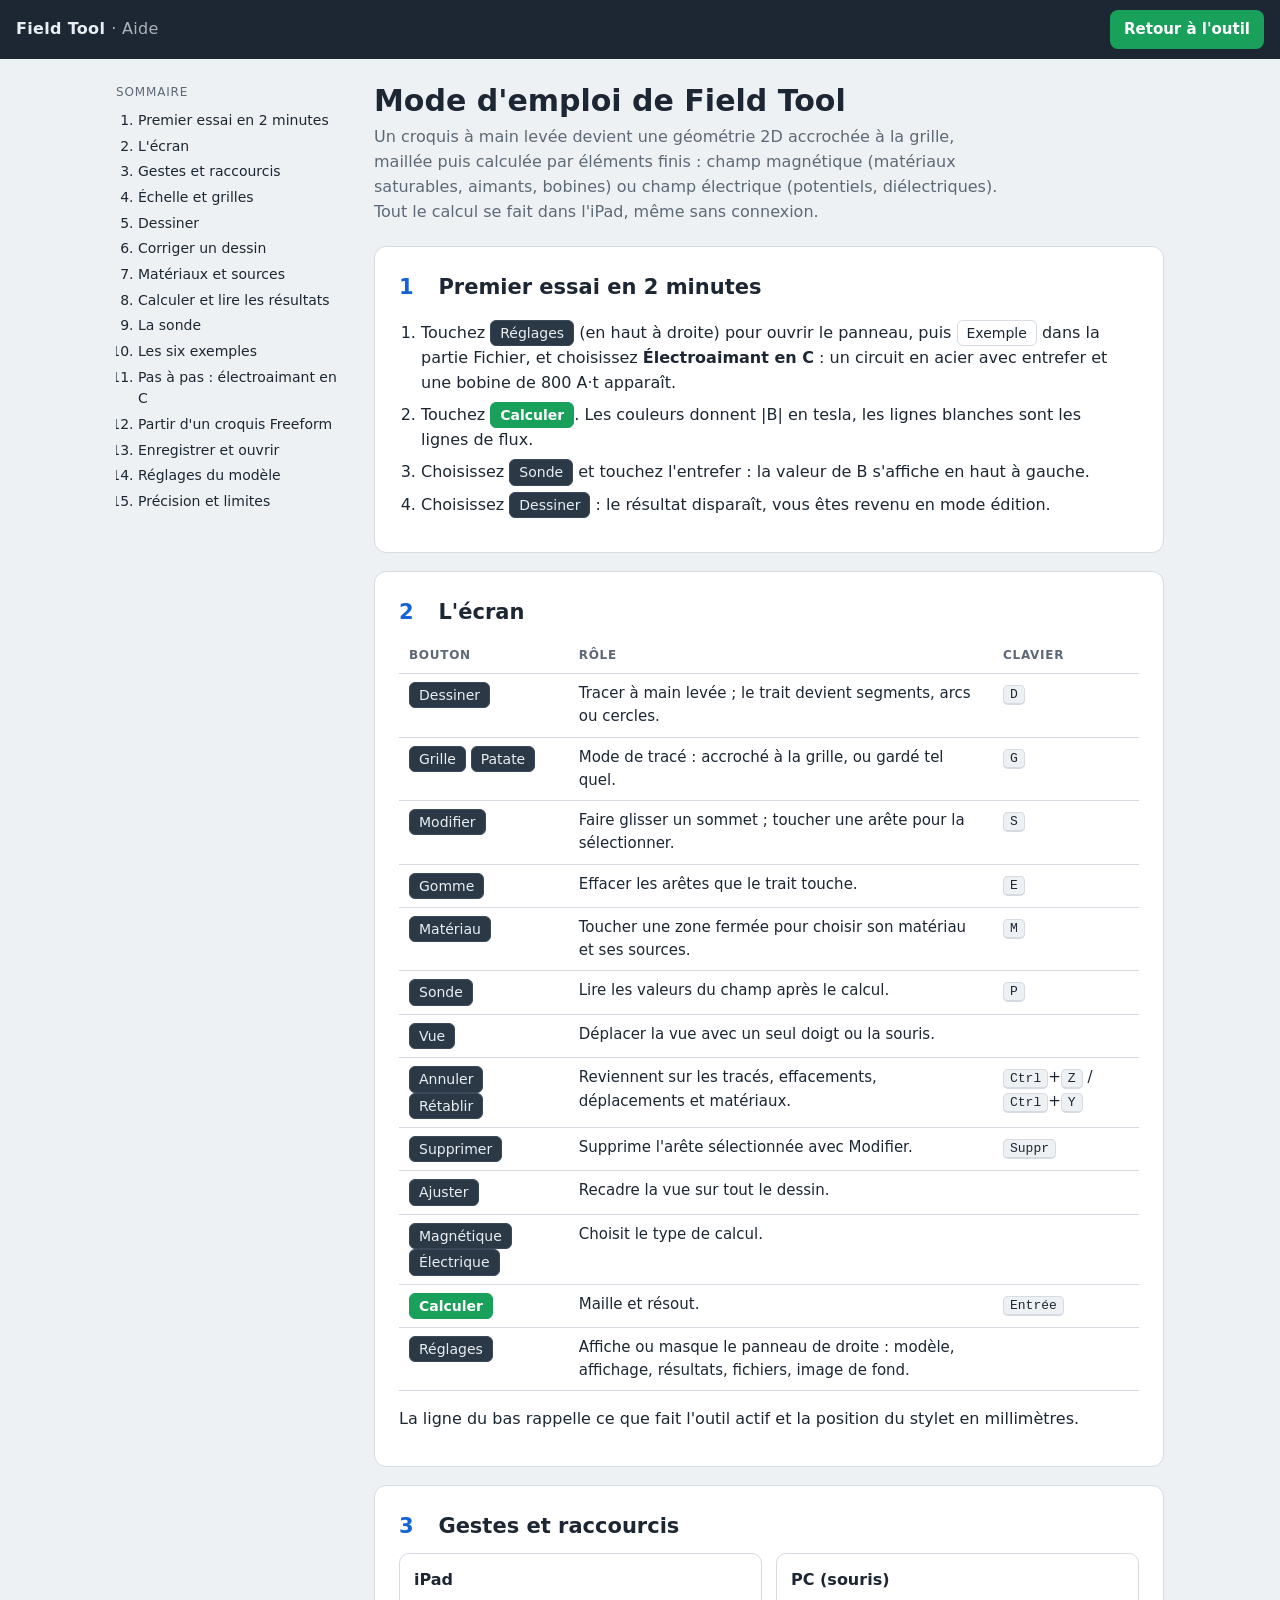
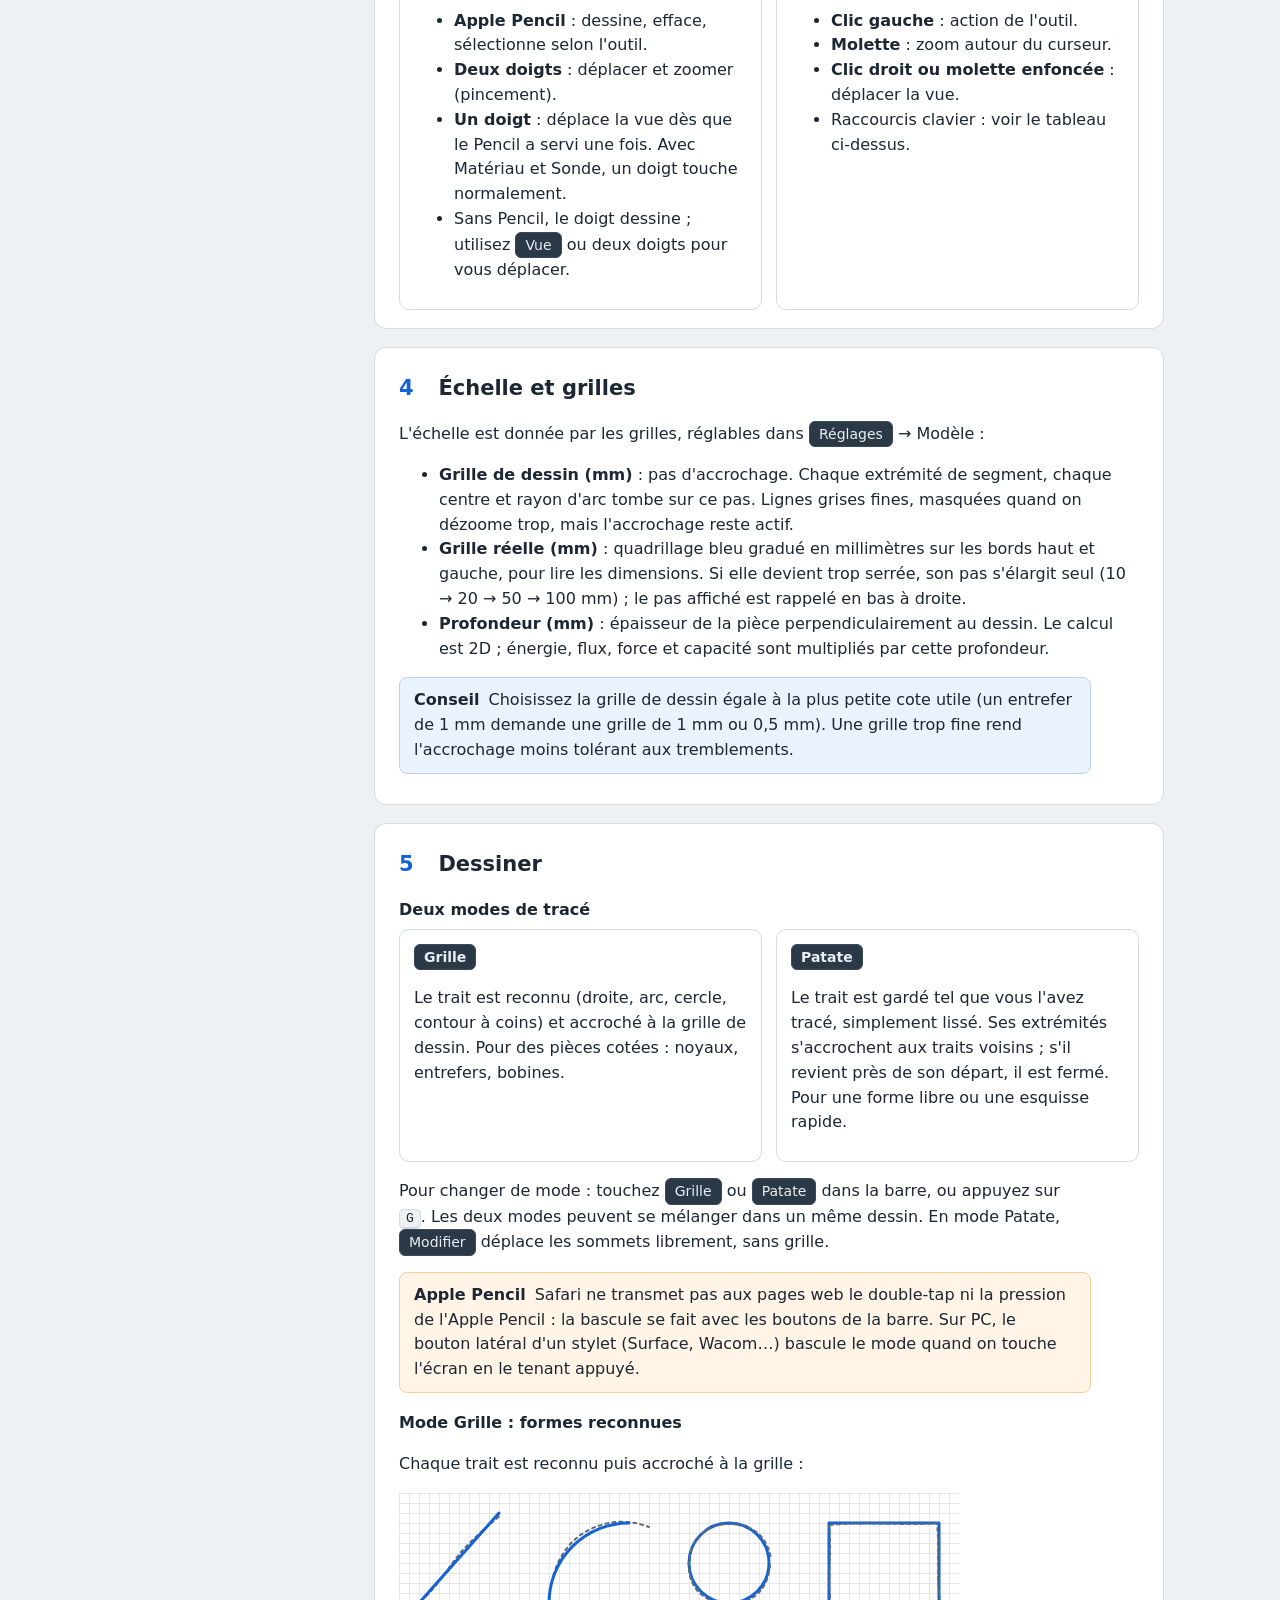
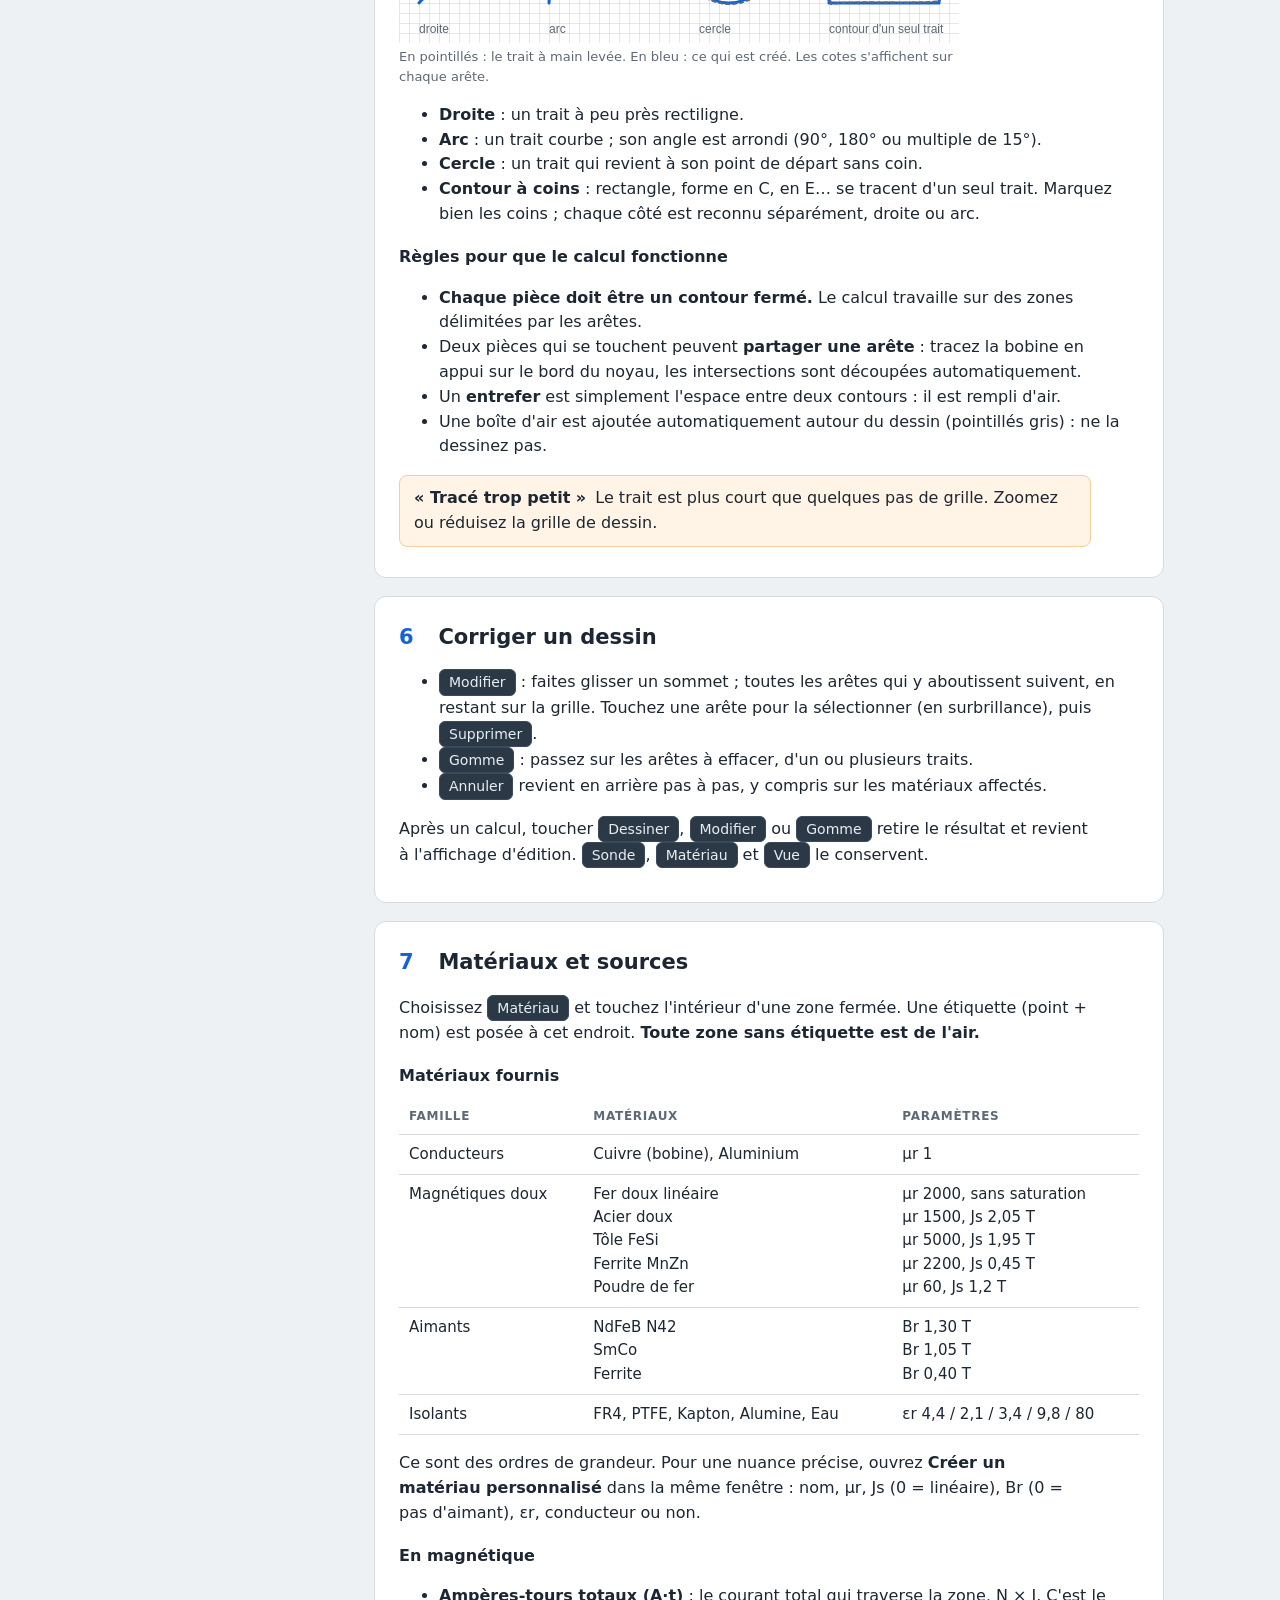
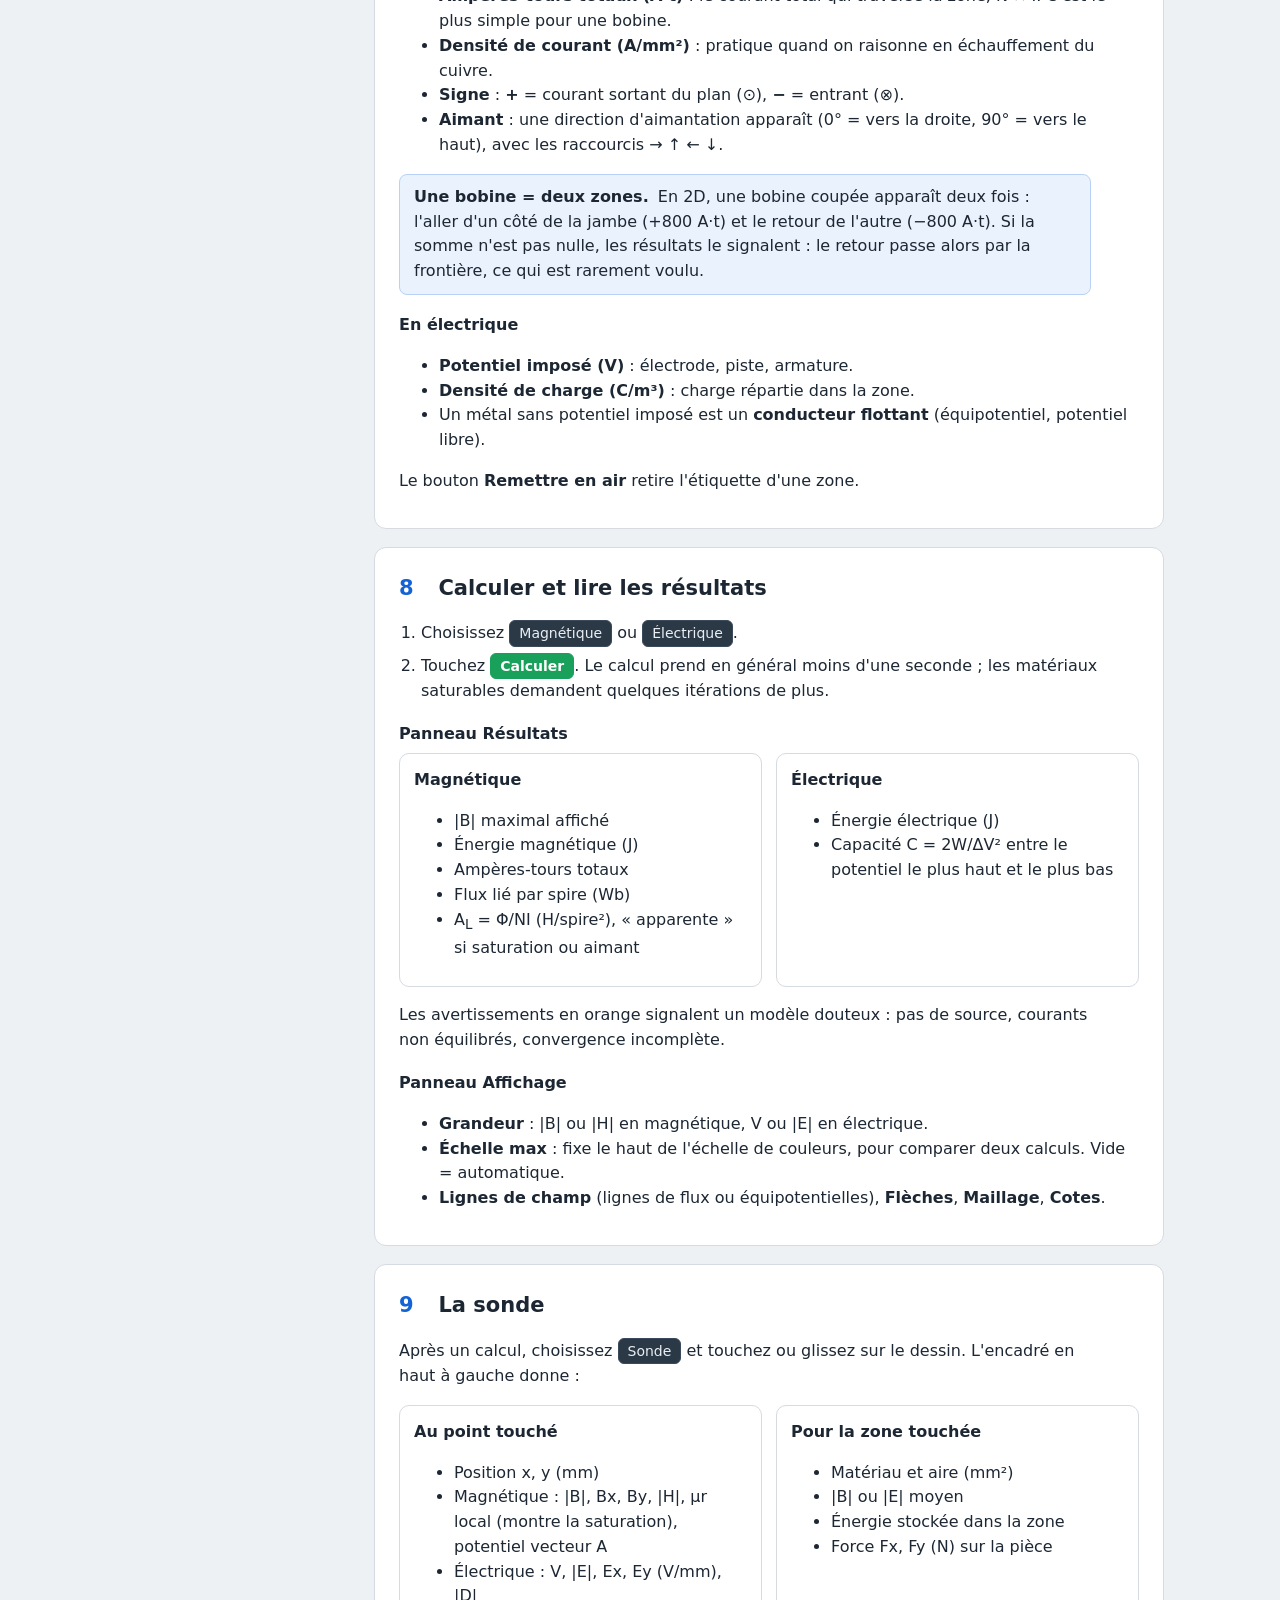
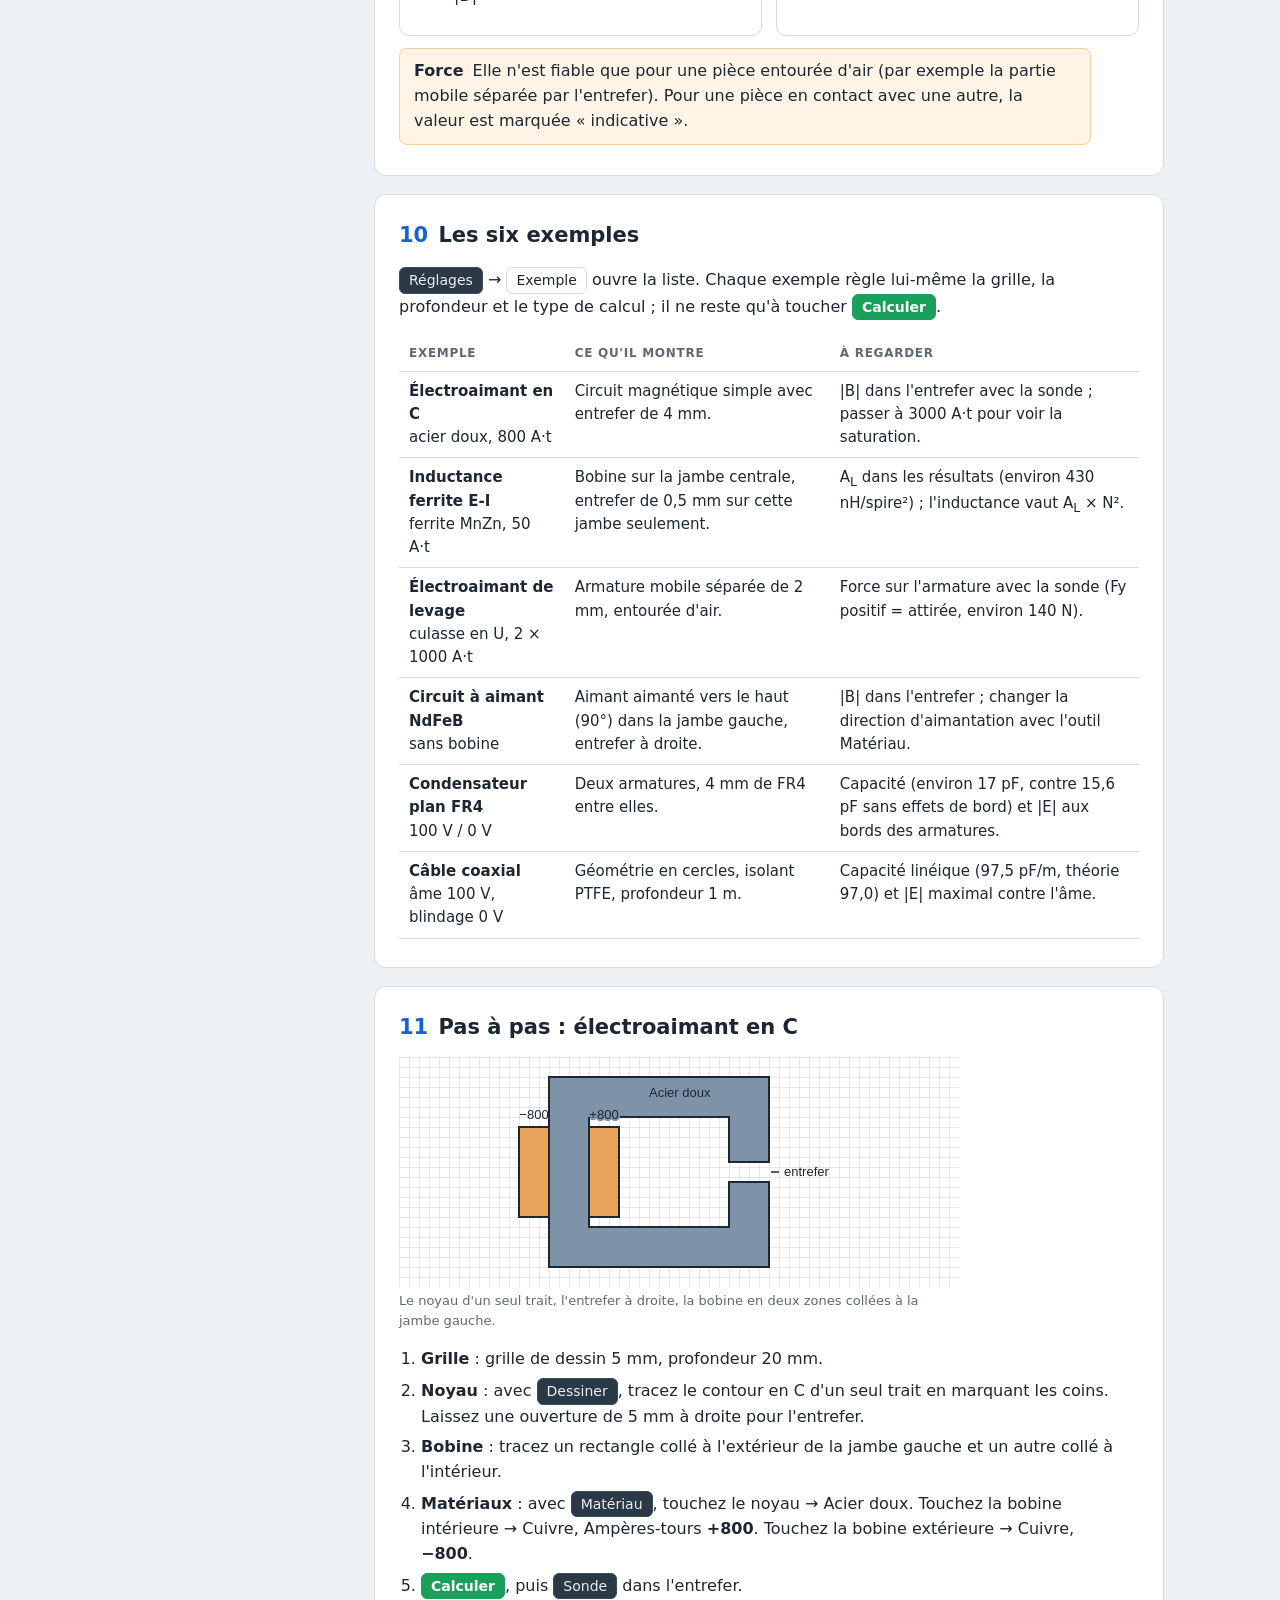
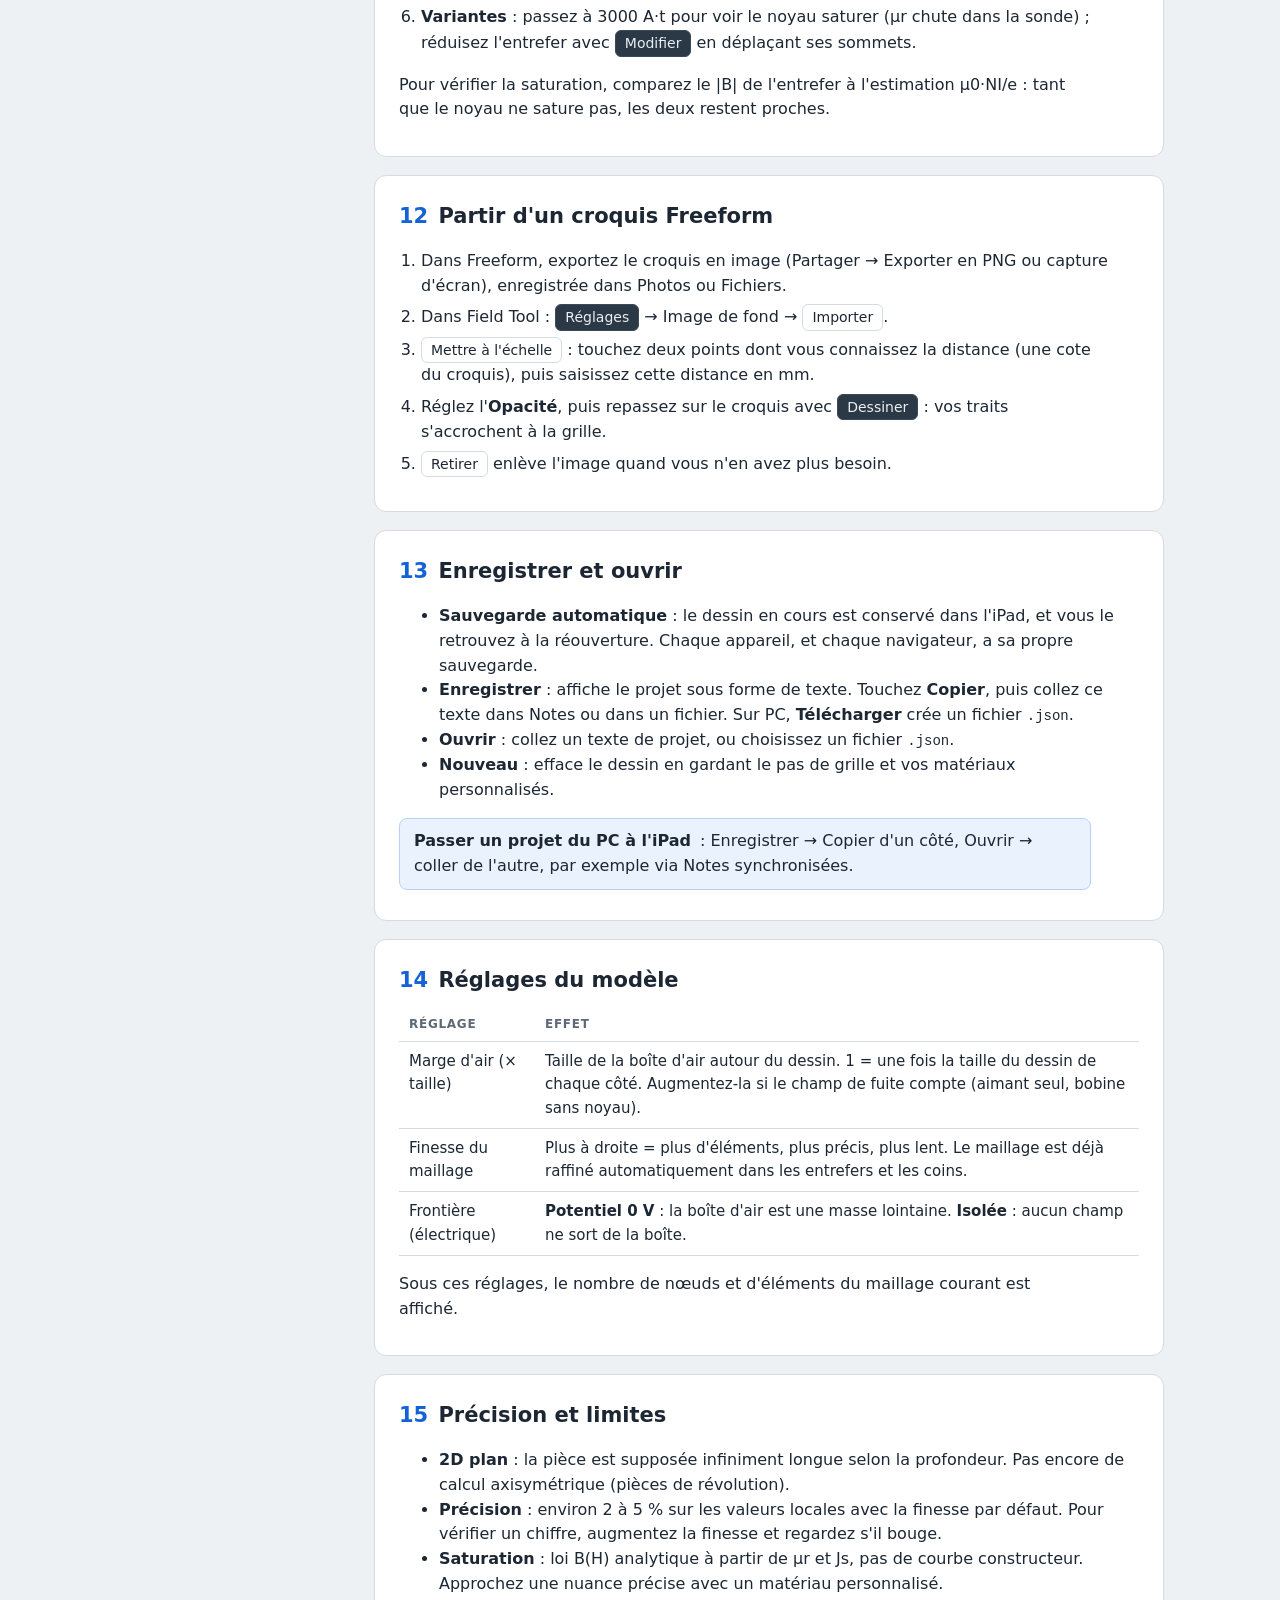
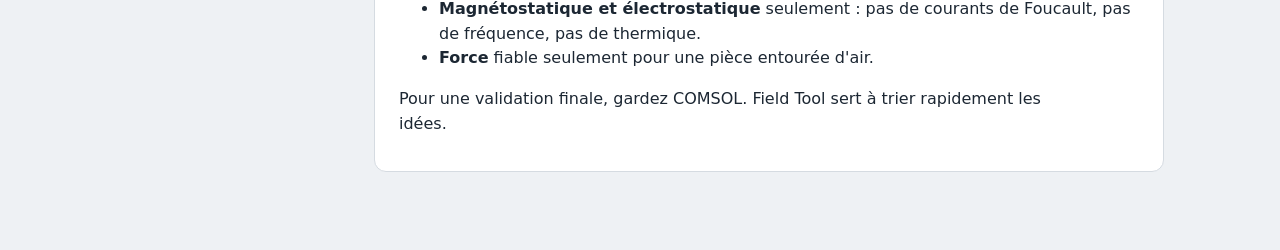
==== commit b9059fd7: "Modes de tracé Grille et Patate (bascule G ou bouton du stylet) Co-Authored-By: Claude Opus 5.5 <nor" ====
--- a/aide.html
+++ b/aide.html
@@ -146,6 +146,7 @@
   <div class="tbl"><table>
     <tr><th>Bouton</th><th>Rôle</th><th>Clavier</th></tr>
     <tr><td><span class="chip">Dessiner</span></td><td>Tracer à main levée ; le trait devient segments, arcs ou cercles.</td><td><kbd>D</kbd></td></tr>
+    <tr><td><span class="chip">Grille</span> <span class="chip">Patate</span></td><td>Mode de tracé : accroché à la grille, ou gardé tel quel.</td><td><kbd>G</kbd></td></tr>
     <tr><td><span class="chip">Modifier</span></td><td>Faire glisser un sommet ; toucher une arête pour la sélectionner.</td><td><kbd>S</kbd></td></tr>
     <tr><td><span class="chip">Gomme</span></td><td>Effacer les arêtes que le trait touche.</td><td><kbd>E</kbd></td></tr>
     <tr><td><span class="chip">Matériau</span></td><td>Toucher une zone fermée pour choisir son matériau et ses sources.</td><td><kbd>M</kbd></td></tr>
@@ -198,7 +199,21 @@
 
 <section id="dessin">
   <h2><span class="n">5</span>Dessiner</h2>
-  <p>Avec <span class="chip">Dessiner</span>, chaque trait est reconnu puis accroché à la grille :</p>
+  <h3>Deux modes de tracé</h3>
+  <div class="grid2">
+    <div class="card">
+      <h3><span class="chip">Grille</span></h3>
+      <p>Le trait est reconnu (droite, arc, cercle, contour à coins) et accroché à la grille de dessin. Pour des pièces cotées : noyaux, entrefers, bobines.</p>
+    </div>
+    <div class="card">
+      <h3><span class="chip">Patate</span></h3>
+      <p>Le trait est gardé tel que vous l'avez tracé, simplement lissé. Ses extrémités s'accrochent aux traits voisins ; s'il revient près de son départ, il est fermé. Pour une forme libre ou une esquisse rapide.</p>
+    </div>
+  </div>
+  <p>Pour changer de mode : touchez <span class="chip">Grille</span> ou <span class="chip">Patate</span> dans la barre, ou appuyez sur <kbd>G</kbd>. Les deux modes peuvent se mélanger dans un même dessin. En mode Patate, <span class="chip">Modifier</span> déplace les sommets librement, sans grille.</p>
+  <div class="warn"><b>Apple Pencil</b> Safari ne transmet pas aux pages web le double-tap ni la pression de l'Apple Pencil : la bascule se fait avec les boutons de la barre. Sur PC, le bouton latéral d'un stylet (Surface, Wacom…) bascule le mode quand on touche l'écran en le tenant appuyé.</div>
+  <h3>Mode Grille : formes reconnues</h3>
+  <p>Chaque trait est reconnu puis accroché à la grille :</p>
   <figure>
     <svg viewBox="0 0 560 150" role="img" aria-label="Exemples de traits reconnus : droite, arc, cercle, contour à coins">
       <defs><pattern id="g" width="10" height="10" patternUnits="userSpaceOnUse"><path d="M10 0H0V10" fill="none" stroke="var(--grid)" stroke-width="1"/></pattern></defs>
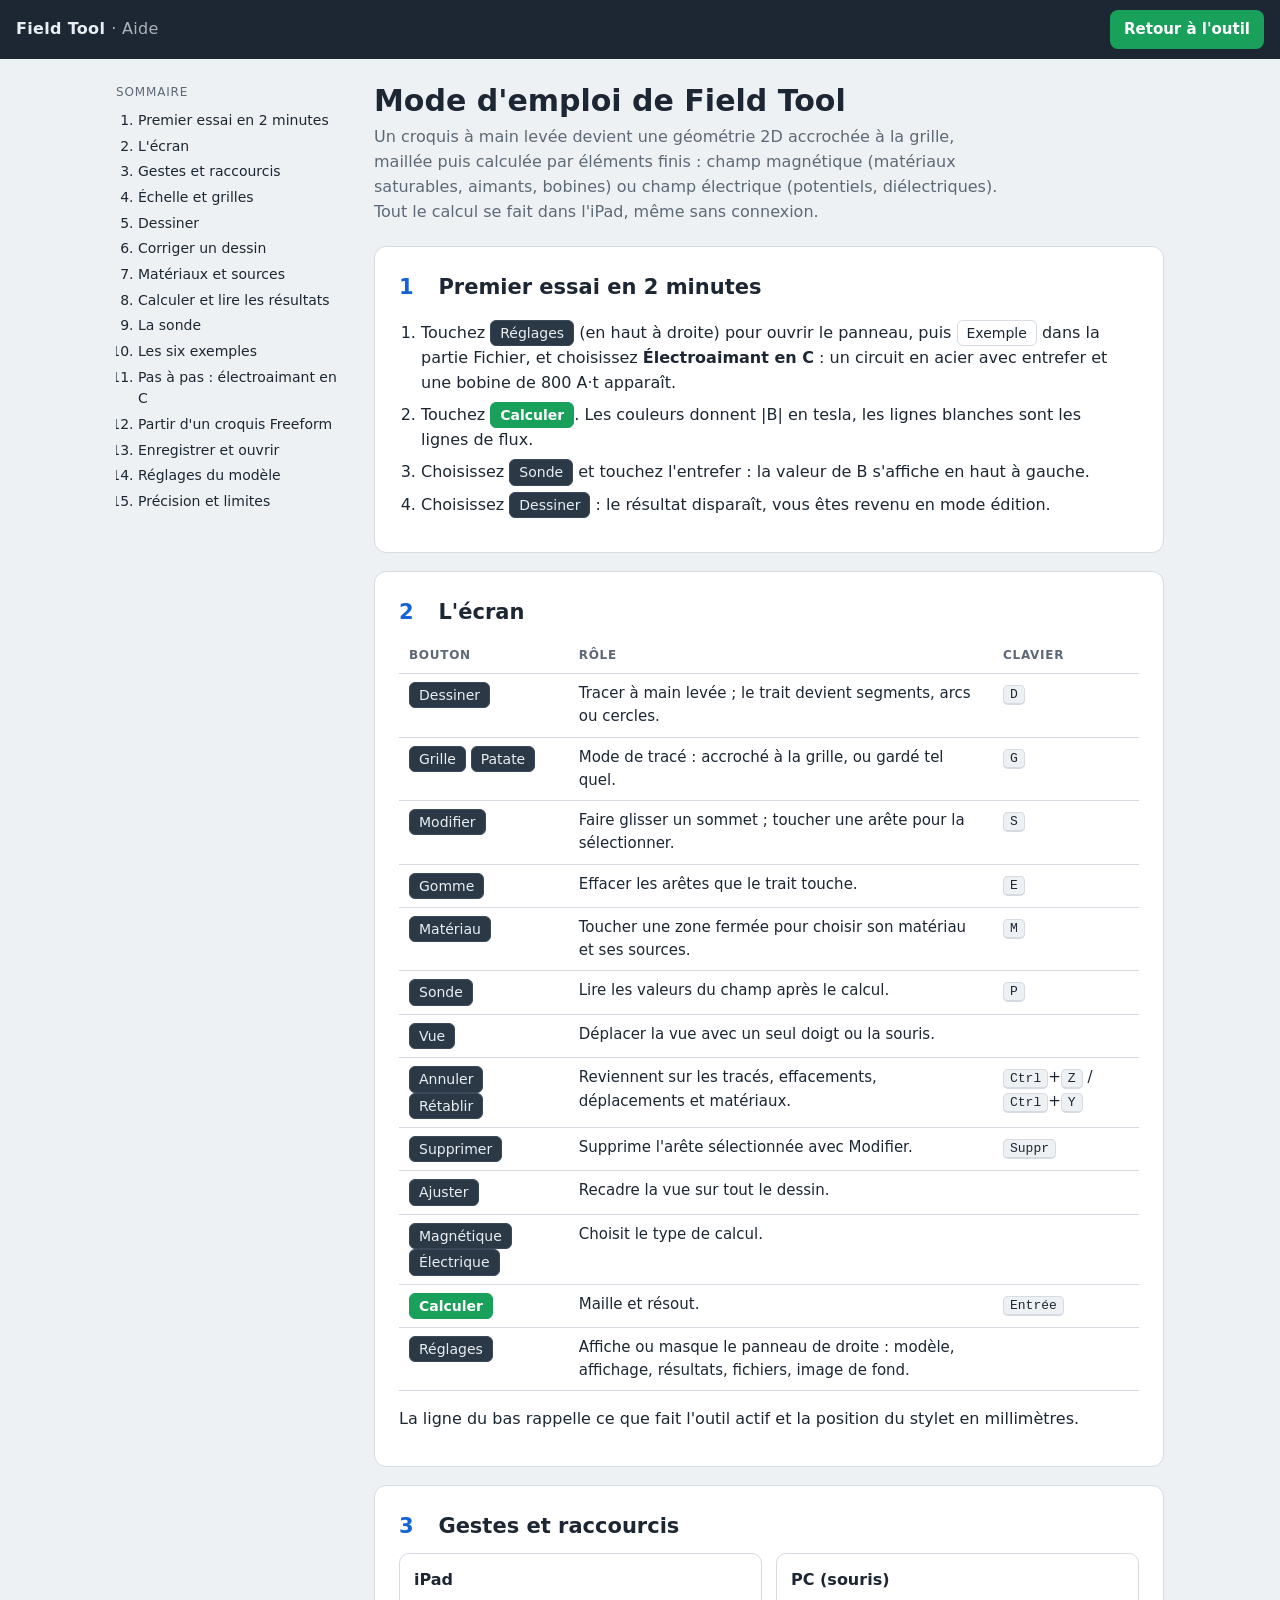
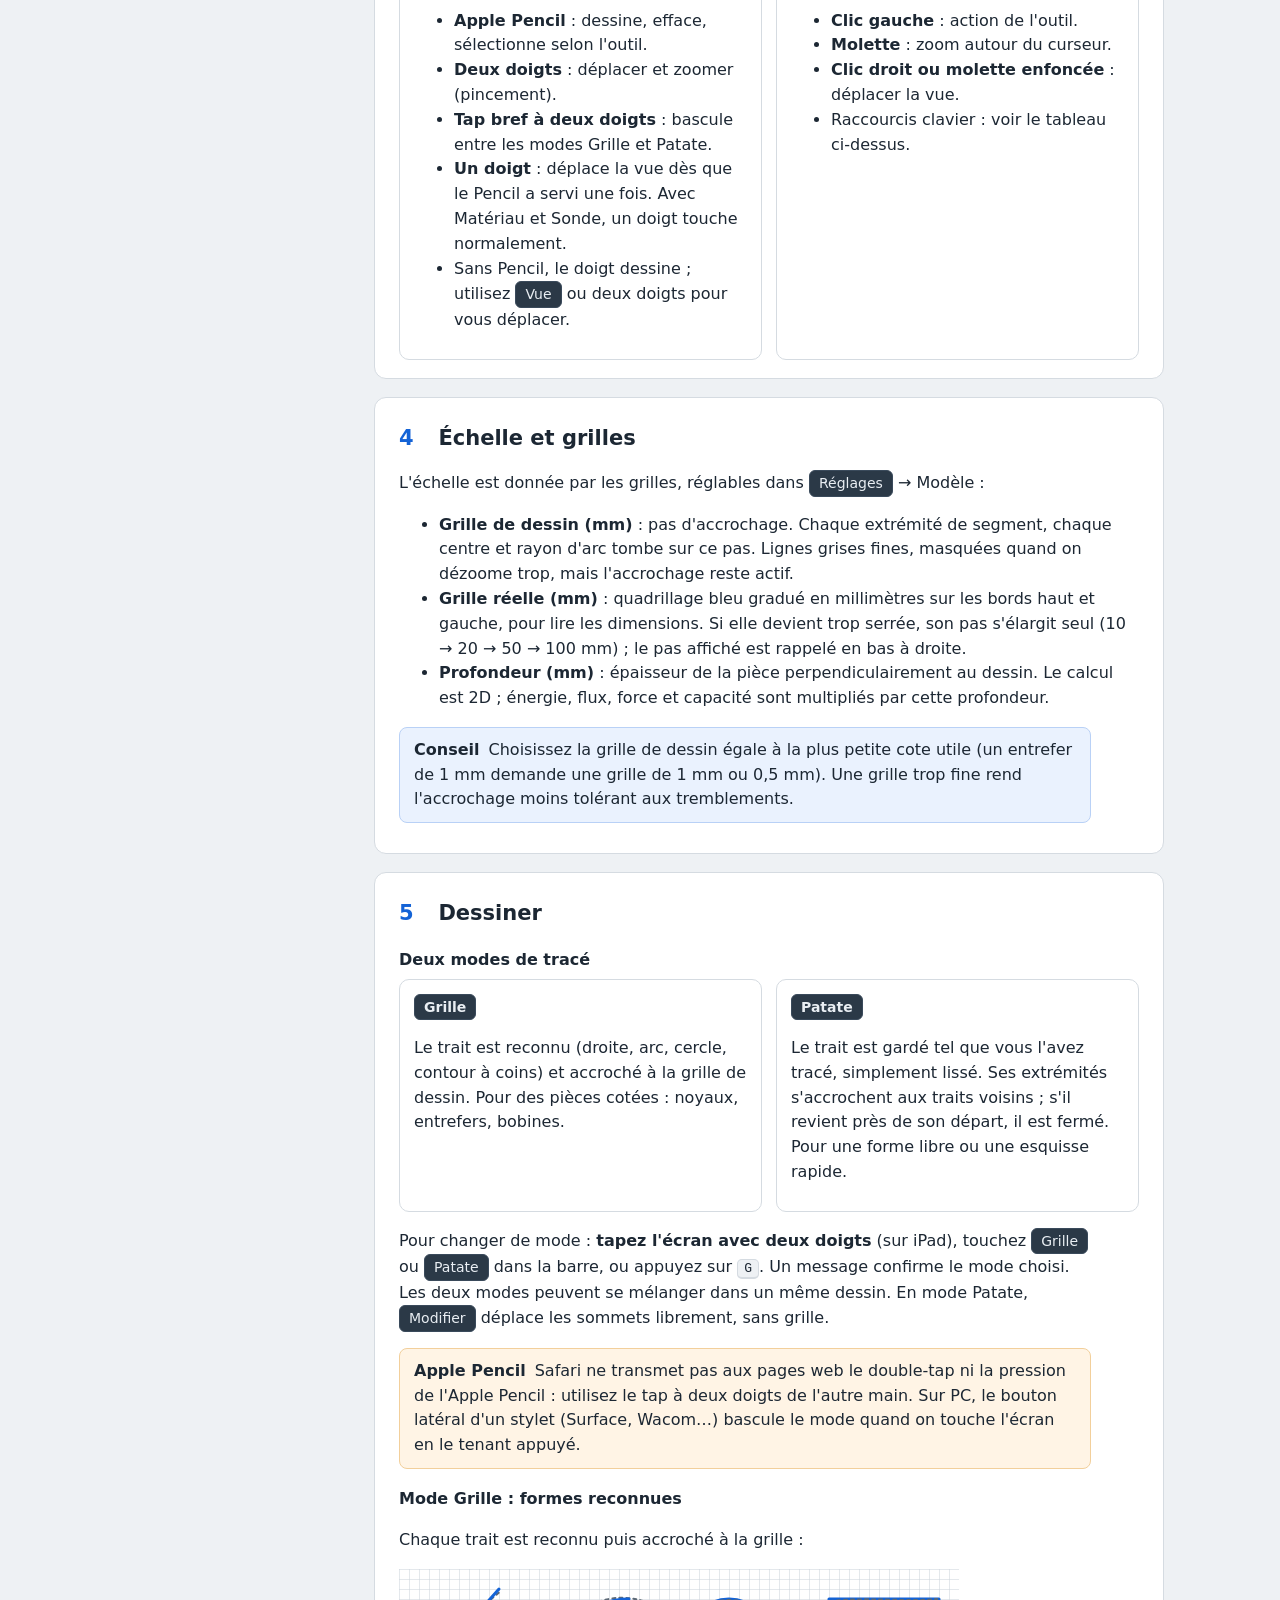
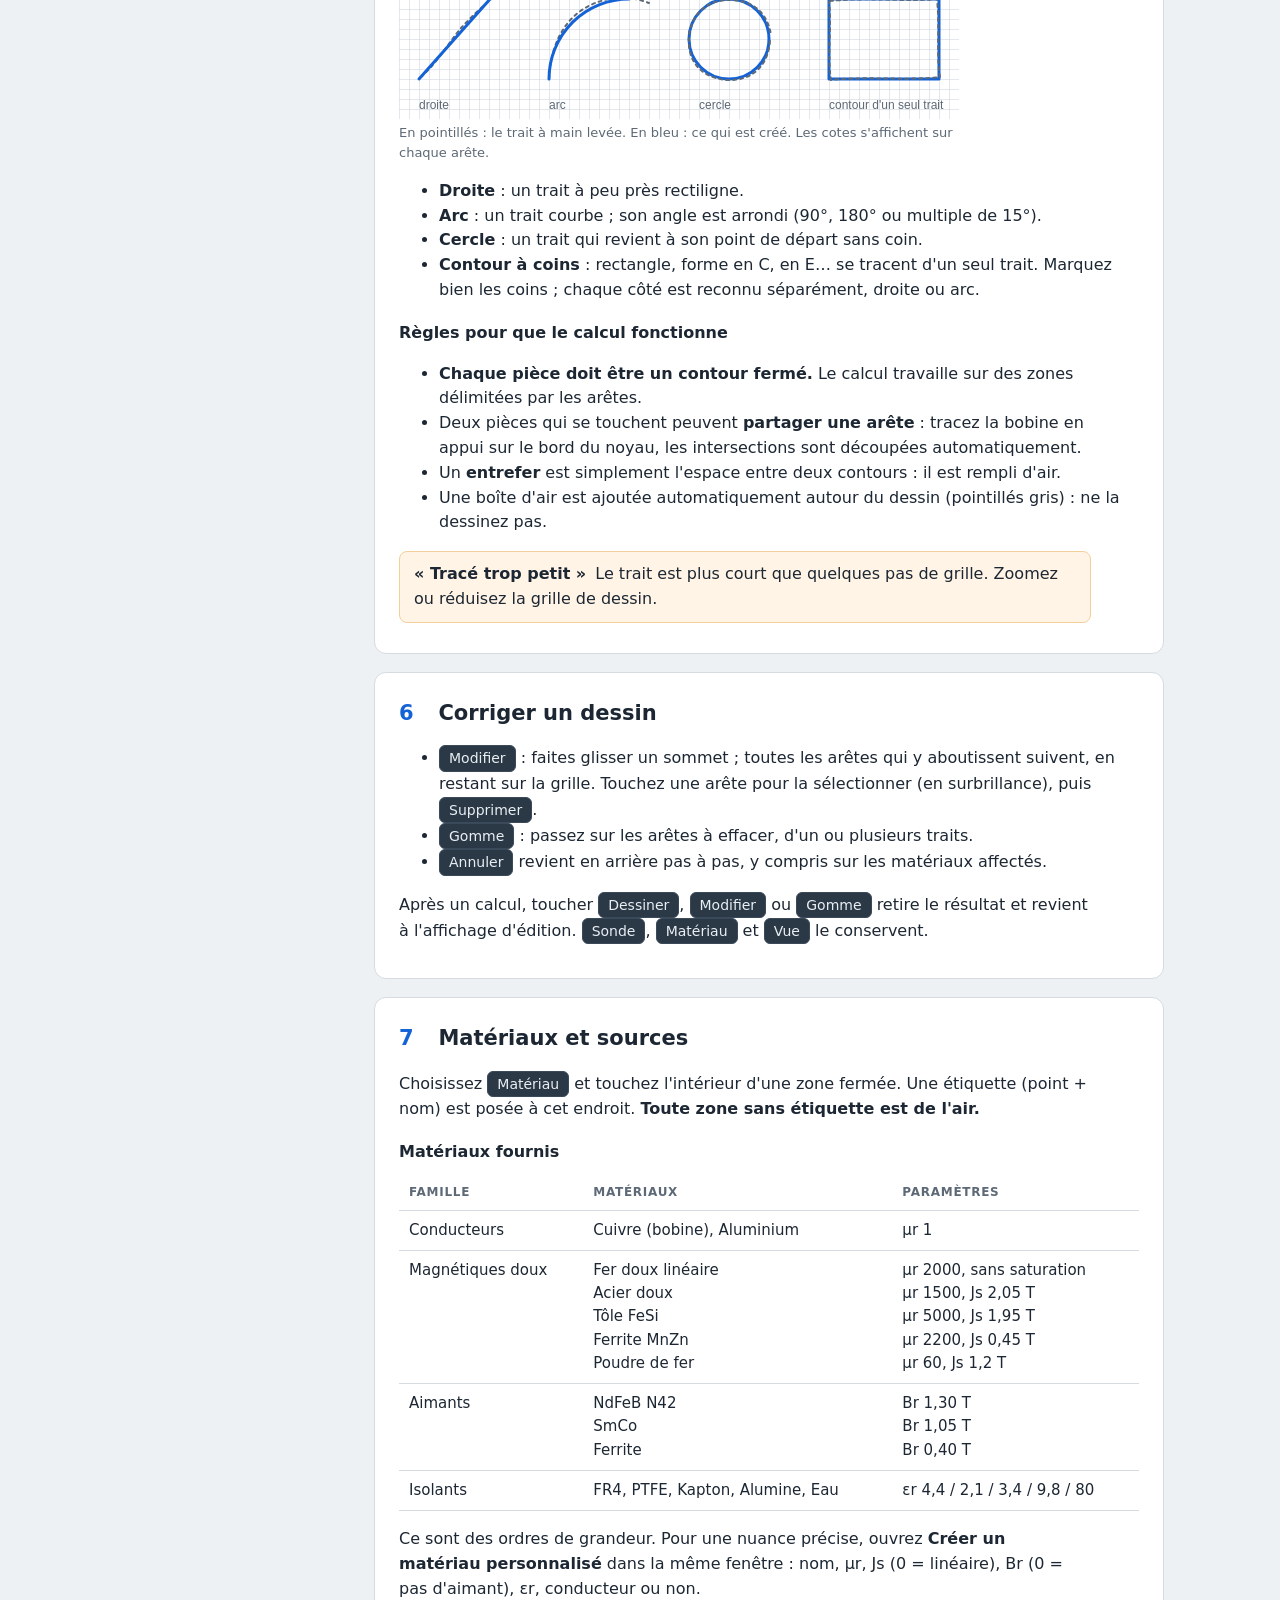
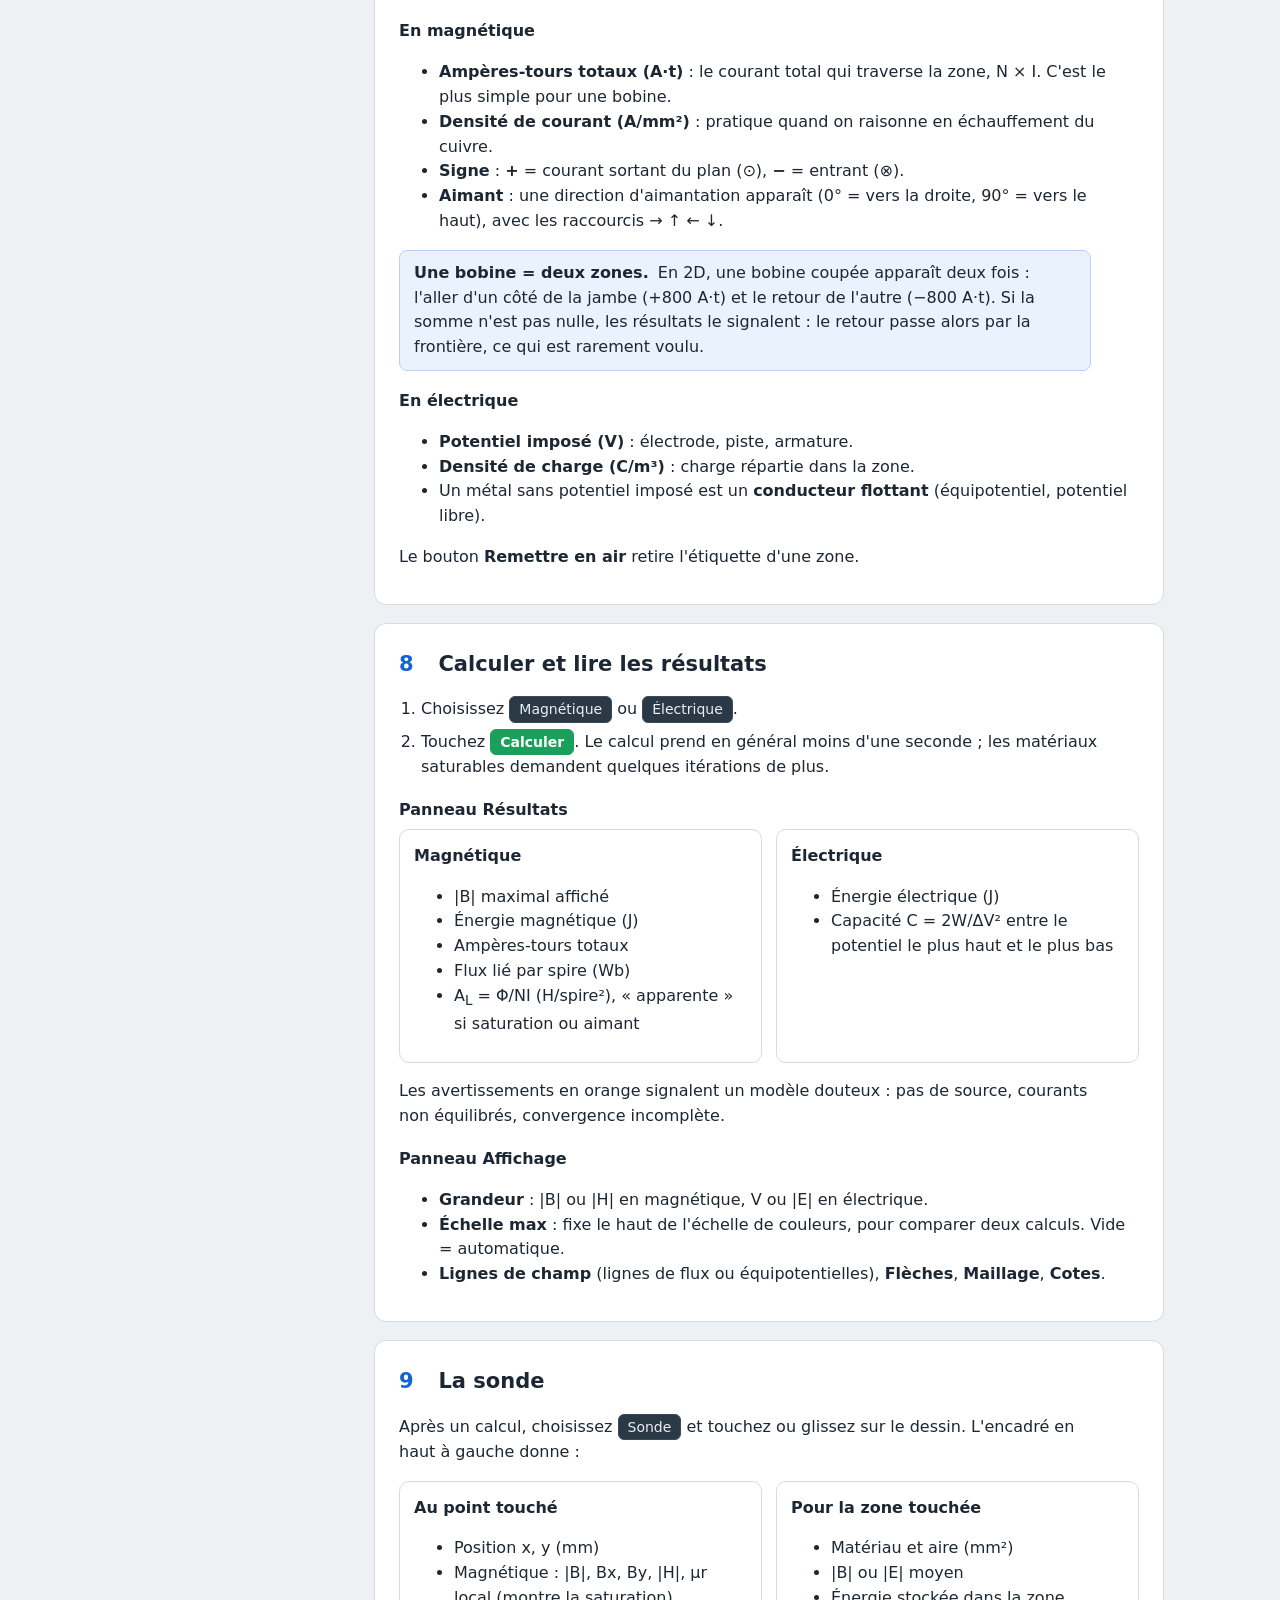
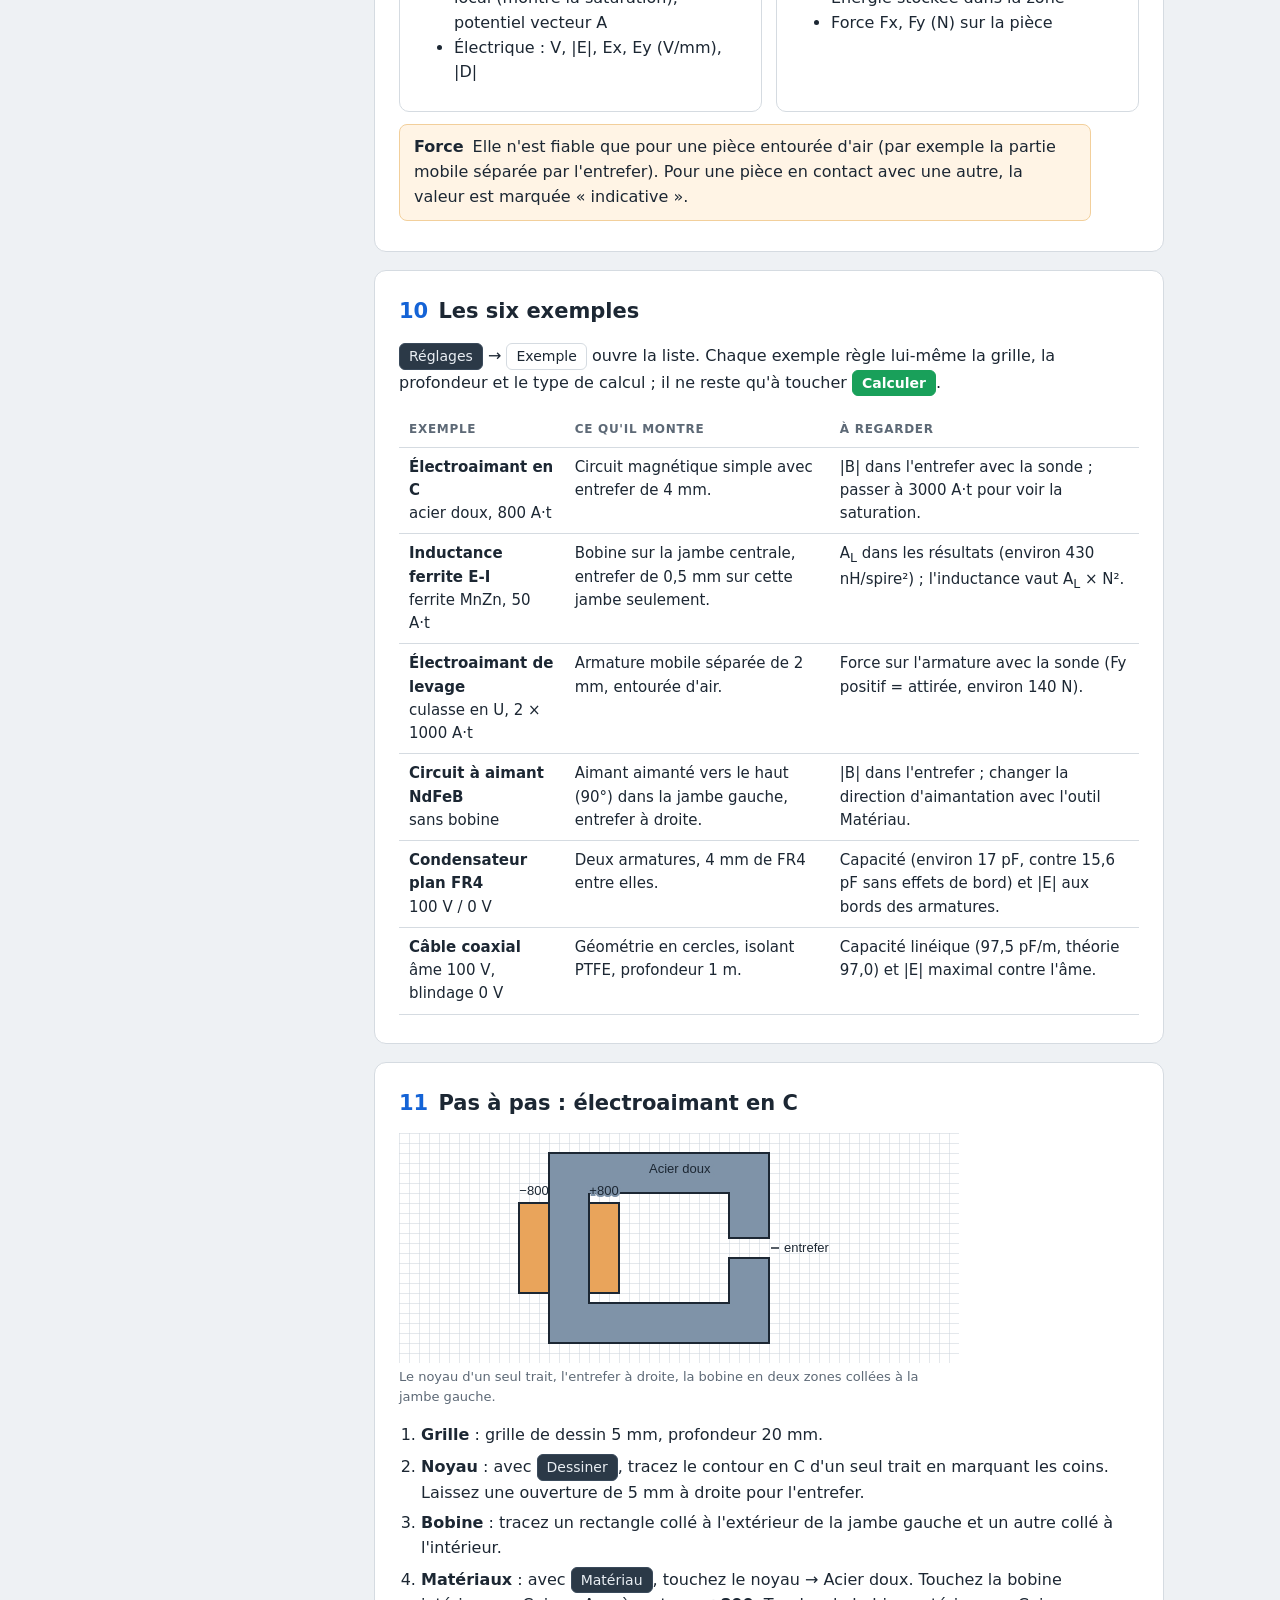
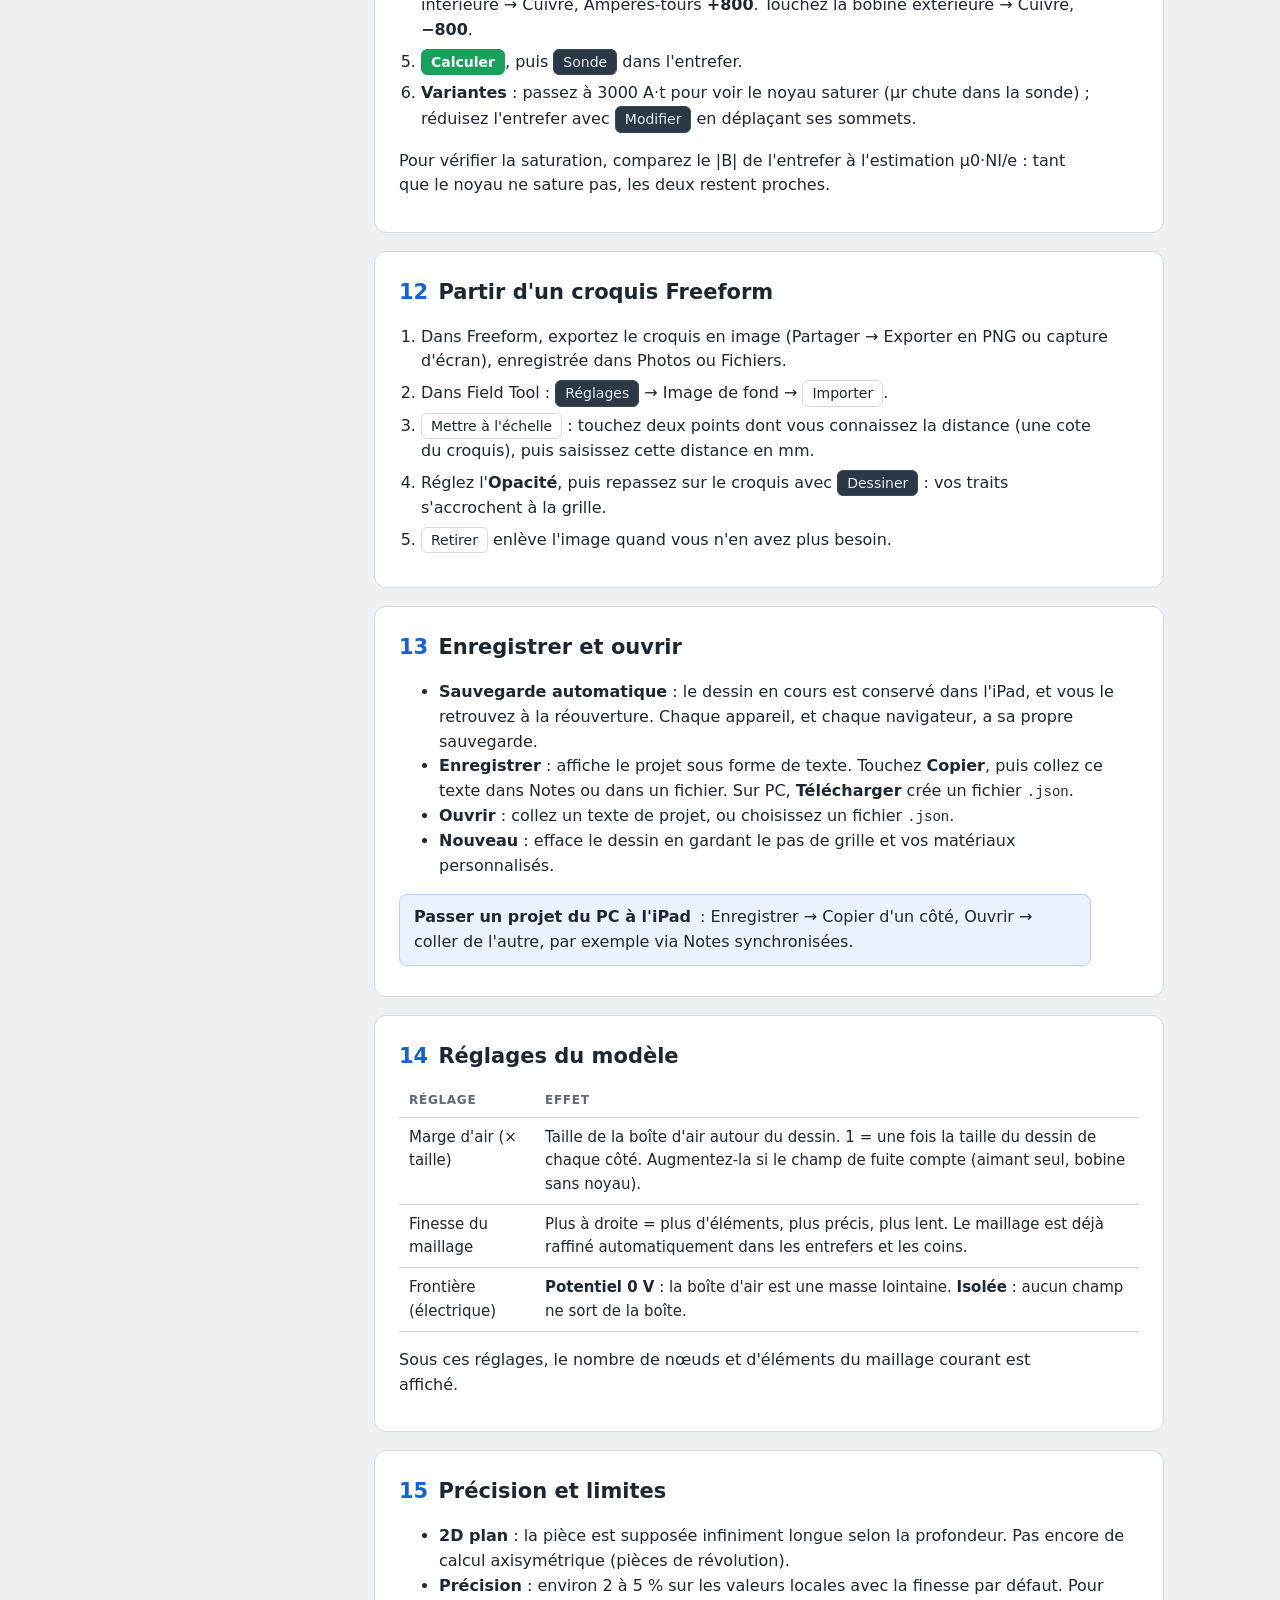
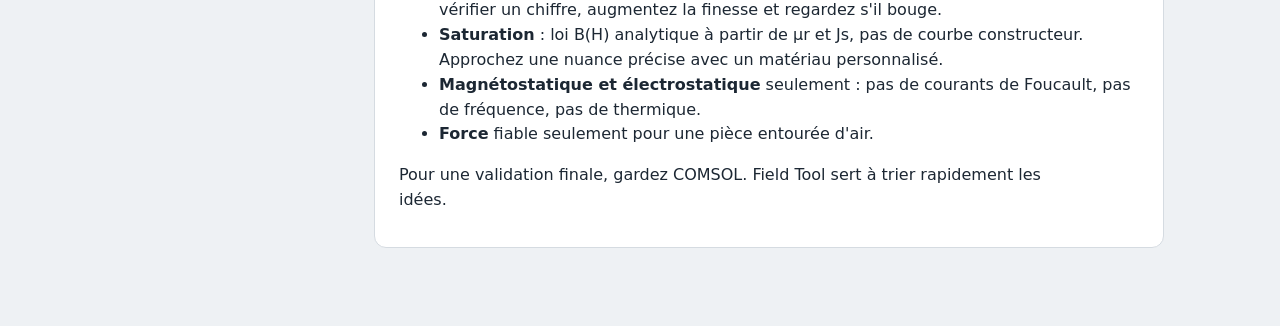
==== commit dbcfc4d1: "Aide : tap à deux doigts Co-Authored-By: Claude Opus 5.5 <noreply@anthropic.com>" ====
--- a/aide.html
+++ b/aide.html
@@ -170,6 +170,7 @@
       <ul>
         <li><b>Apple Pencil</b> : dessine, efface, sélectionne selon l'outil.</li>
         <li><b>Deux doigts</b> : déplacer et zoomer (pincement).</li>
+        <li><b>Tap bref à deux doigts</b> : bascule entre les modes Grille et Patate.</li>
         <li><b>Un doigt</b> : déplace la vue dès que le Pencil a servi une fois. Avec Matériau et Sonde, un doigt touche normalement.</li>
         <li>Sans Pencil, le doigt dessine ; utilisez <span class="chip">Vue</span> ou deux doigts pour vous déplacer.</li>
       </ul>
@@ -210,8 +211,8 @@
       <p>Le trait est gardé tel que vous l'avez tracé, simplement lissé. Ses extrémités s'accrochent aux traits voisins ; s'il revient près de son départ, il est fermé. Pour une forme libre ou une esquisse rapide.</p>
     </div>
   </div>
-  <p>Pour changer de mode : touchez <span class="chip">Grille</span> ou <span class="chip">Patate</span> dans la barre, ou appuyez sur <kbd>G</kbd>. Les deux modes peuvent se mélanger dans un même dessin. En mode Patate, <span class="chip">Modifier</span> déplace les sommets librement, sans grille.</p>
-  <div class="warn"><b>Apple Pencil</b> Safari ne transmet pas aux pages web le double-tap ni la pression de l'Apple Pencil : la bascule se fait avec les boutons de la barre. Sur PC, le bouton latéral d'un stylet (Surface, Wacom…) bascule le mode quand on touche l'écran en le tenant appuyé.</div>
+  <p>Pour changer de mode : <b>tapez l'écran avec deux doigts</b> (sur iPad), touchez <span class="chip">Grille</span> ou <span class="chip">Patate</span> dans la barre, ou appuyez sur <kbd>G</kbd>. Un message confirme le mode choisi. Les deux modes peuvent se mélanger dans un même dessin. En mode Patate, <span class="chip">Modifier</span> déplace les sommets librement, sans grille.</p>
+  <div class="warn"><b>Apple Pencil</b> Safari ne transmet pas aux pages web le double-tap ni la pression de l'Apple Pencil : utilisez le tap à deux doigts de l'autre main. Sur PC, le bouton latéral d'un stylet (Surface, Wacom…) bascule le mode quand on touche l'écran en le tenant appuyé.</div>
   <h3>Mode Grille : formes reconnues</h3>
   <p>Chaque trait est reconnu puis accroché à la grille :</p>
   <figure>
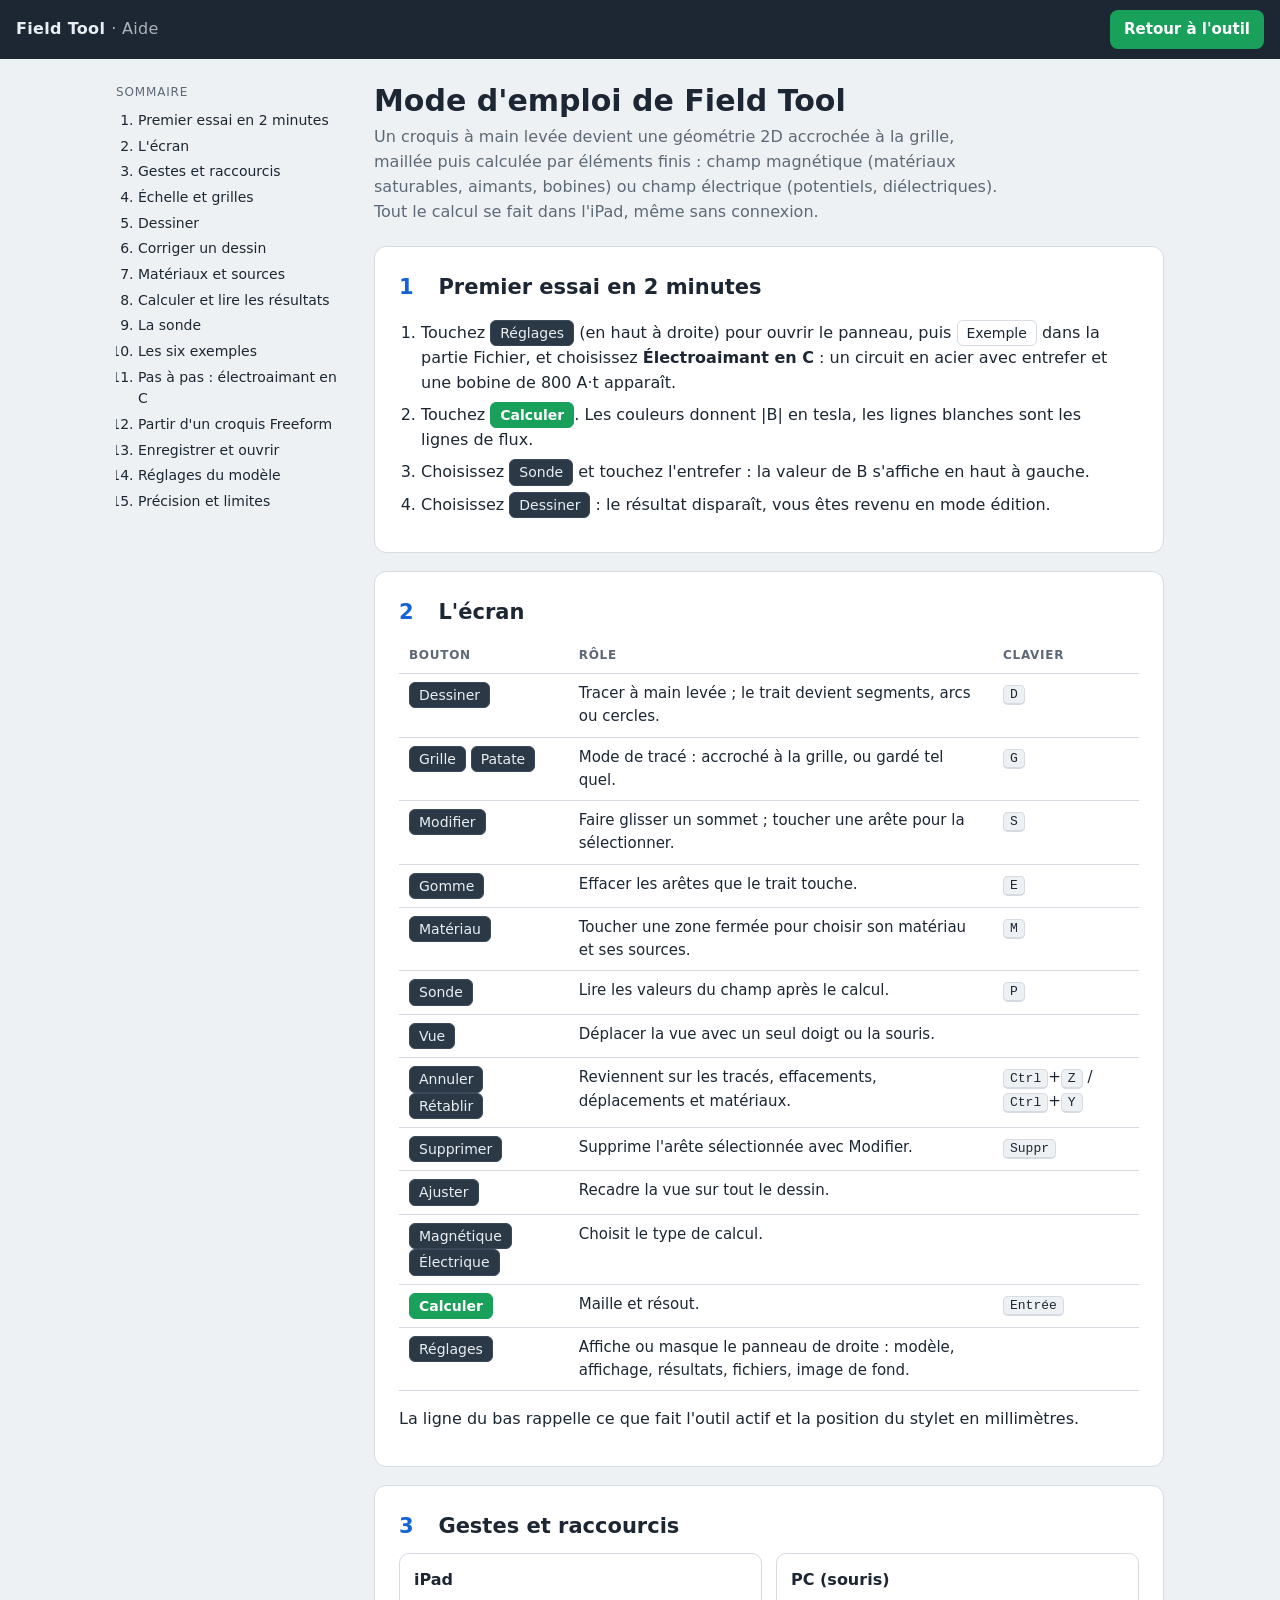
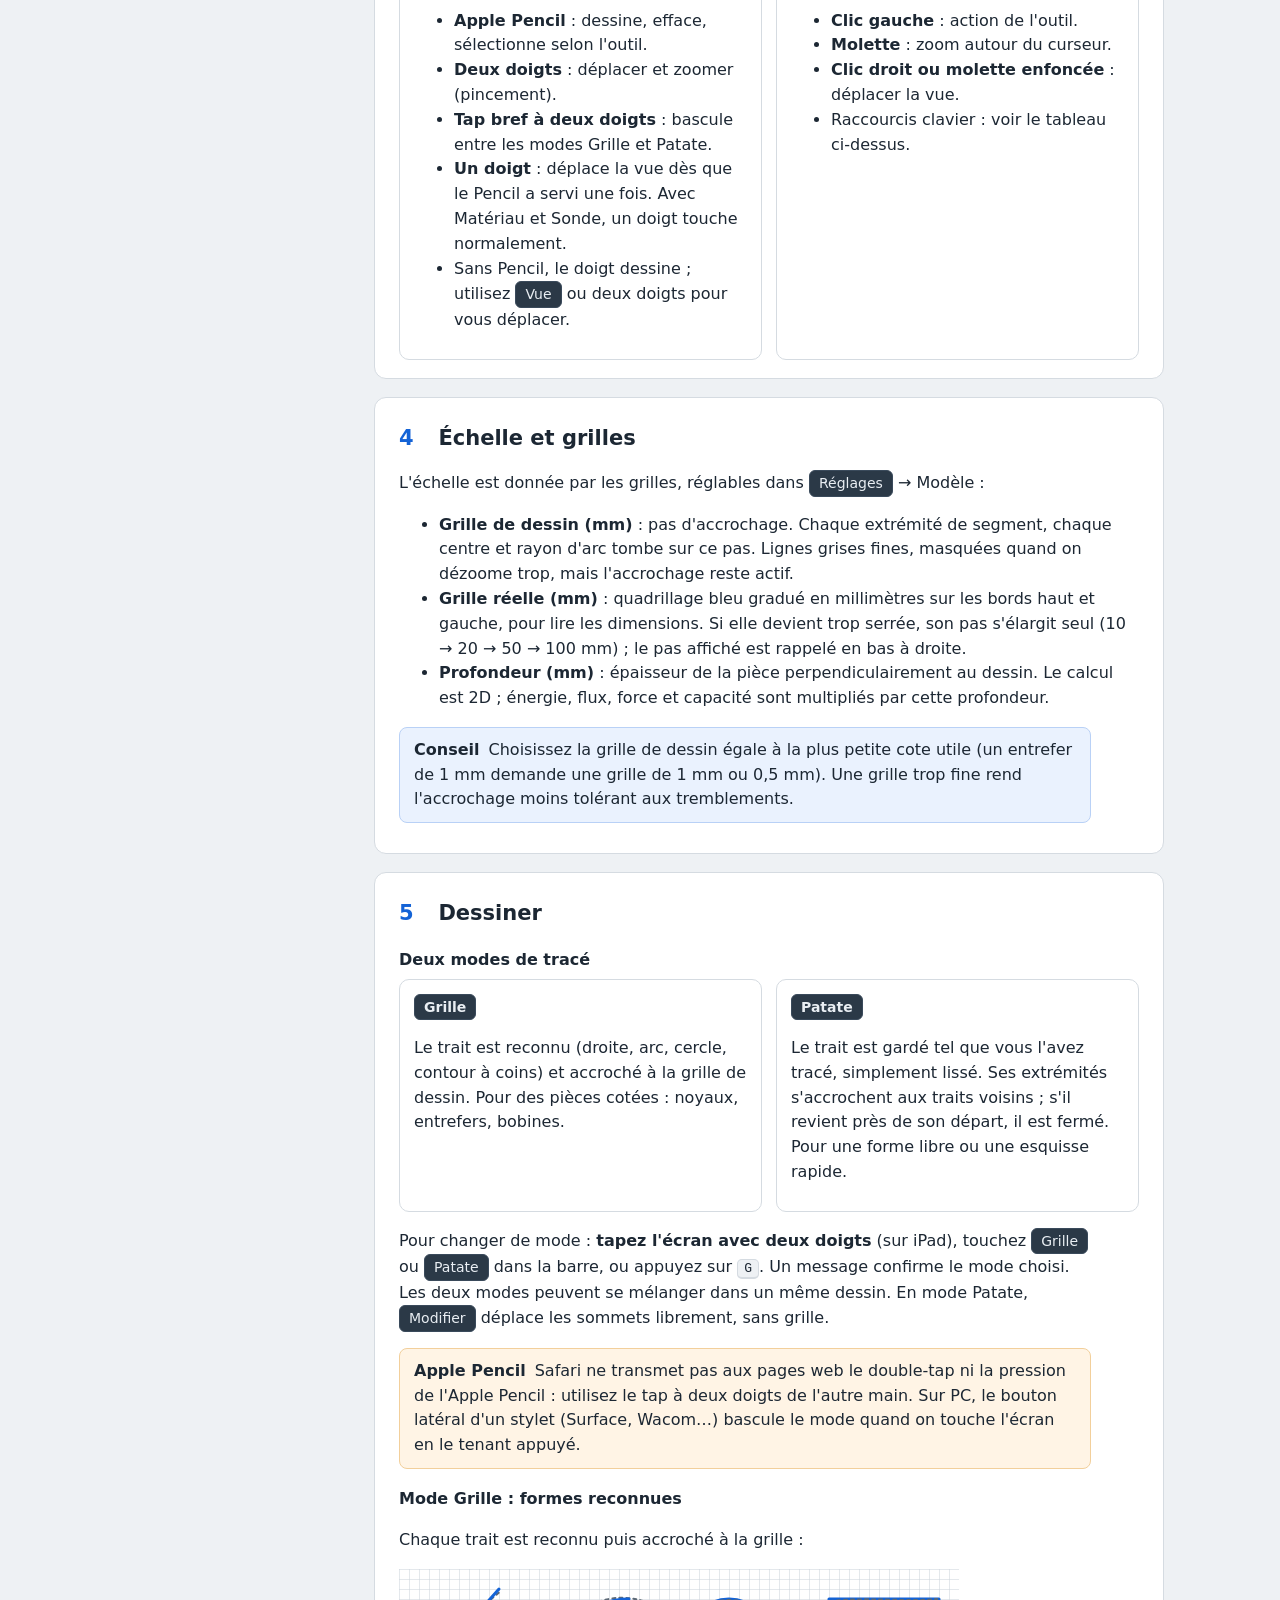
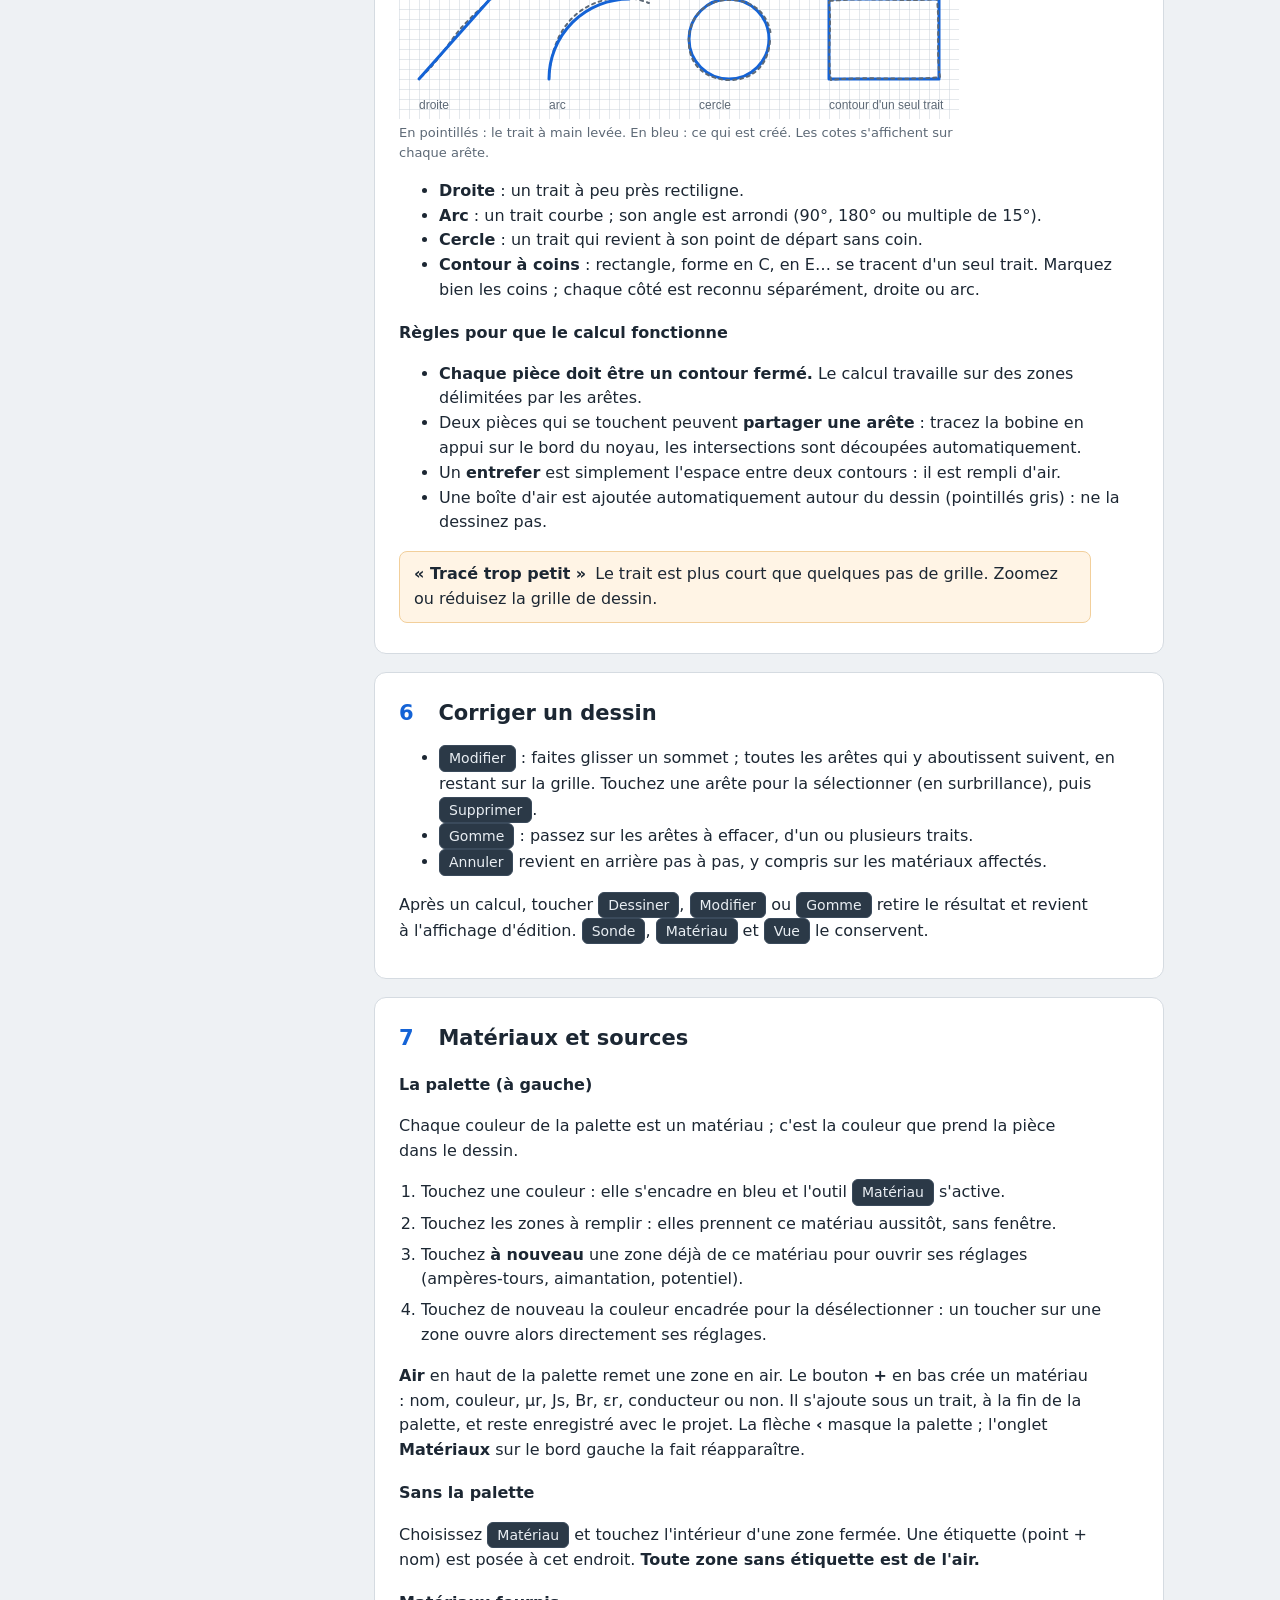
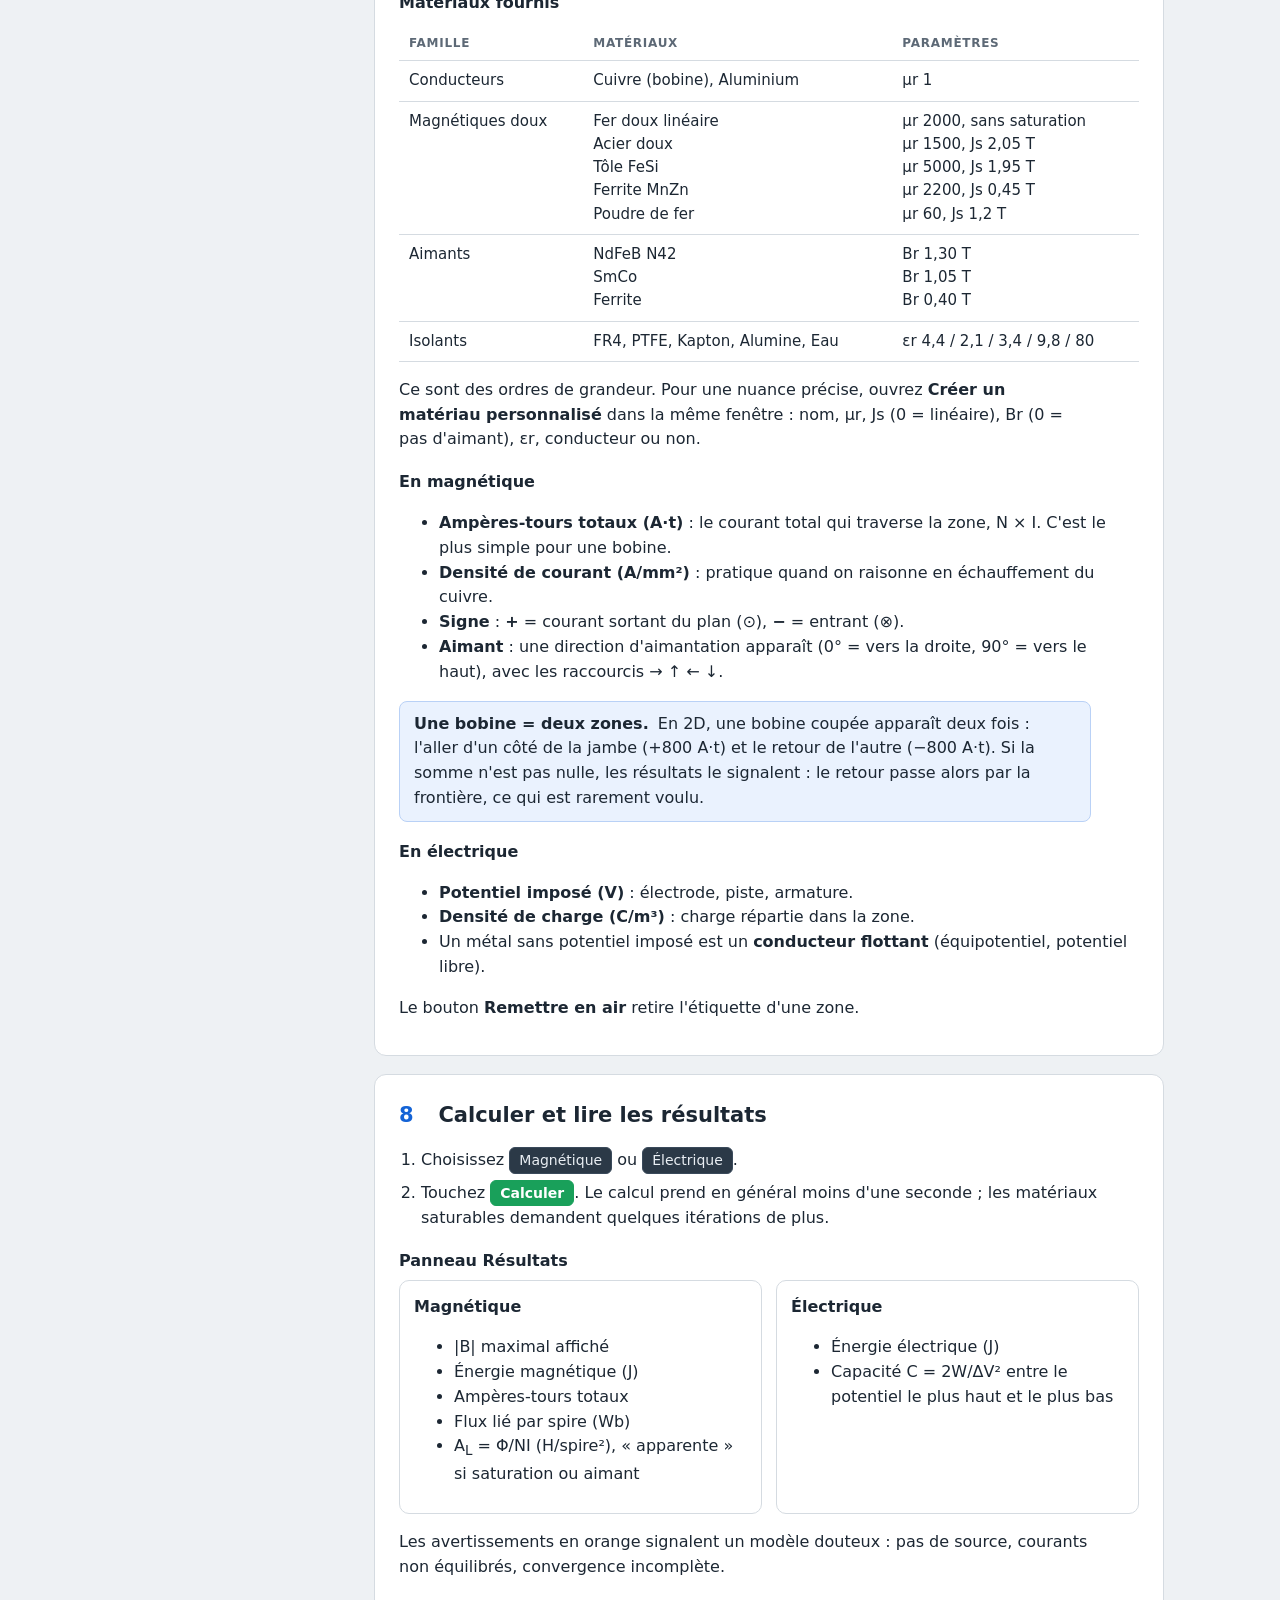
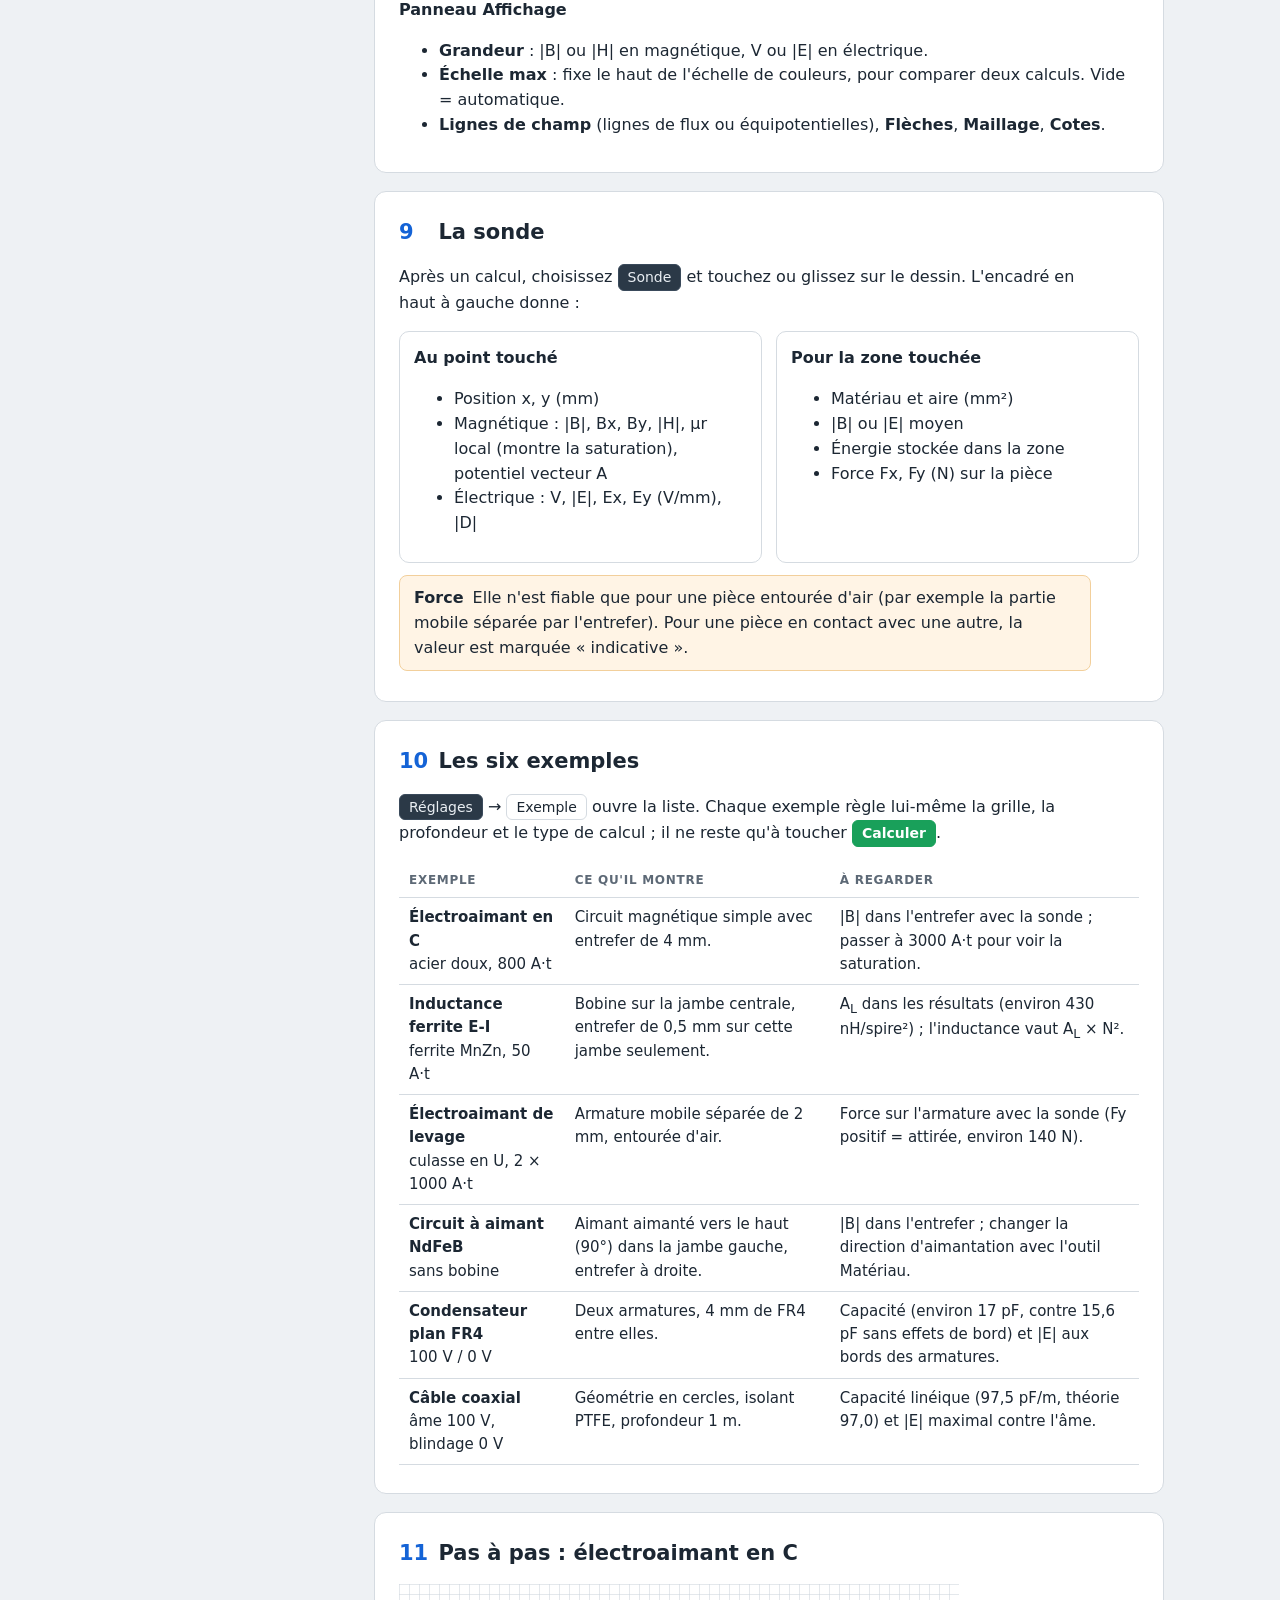
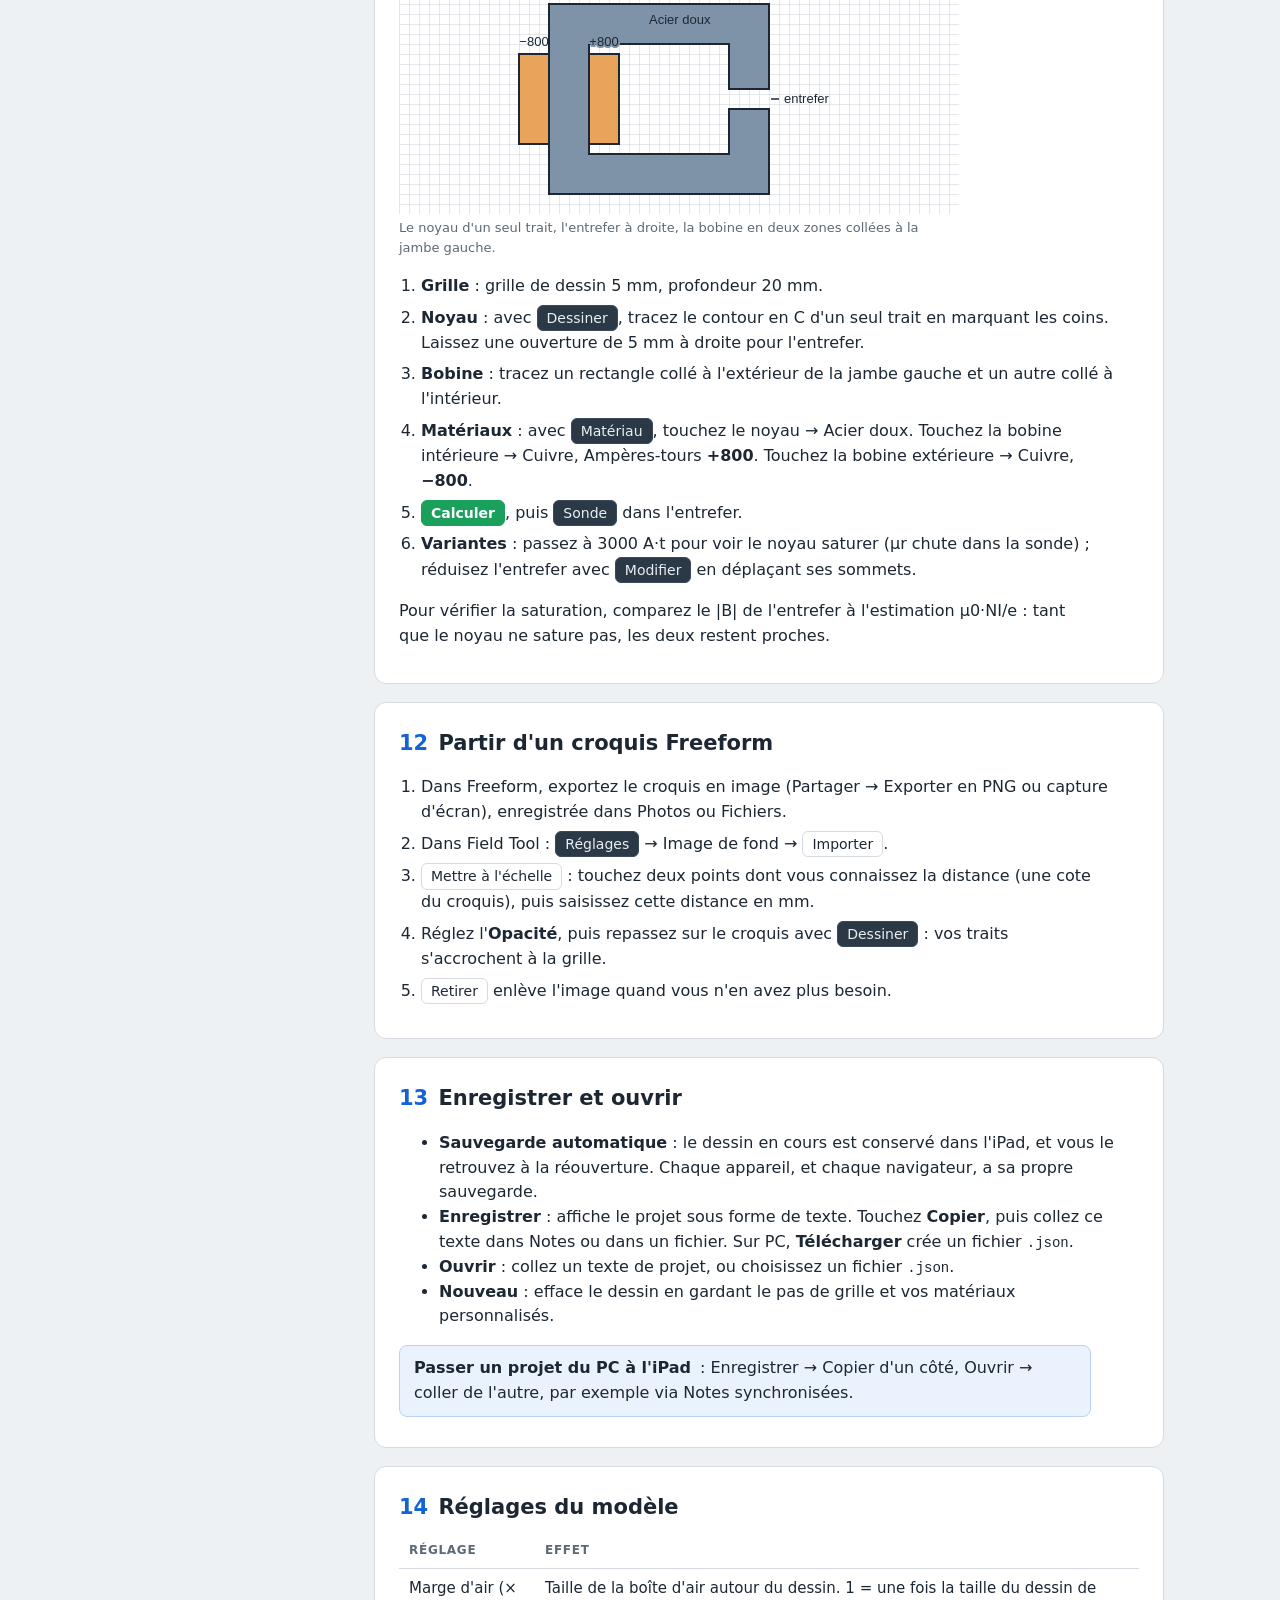
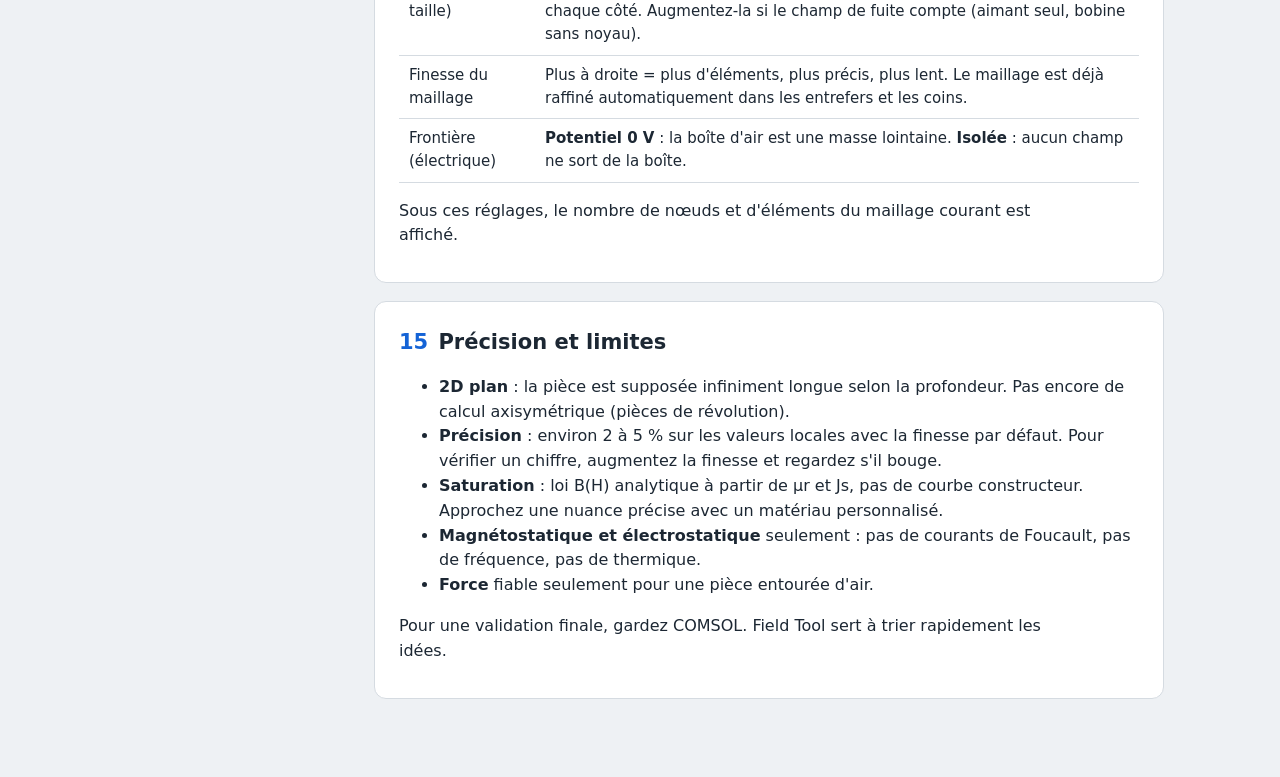
==== commit 8656dde1: "Palette de matériaux à gauche (masquable) avec bouton + pour en créer Co-Authored-By: Claude Opus 5." ====
--- a/aide.html
+++ b/aide.html
@@ -263,6 +263,16 @@
 
 <section id="materiaux">
   <h2><span class="n">7</span>Matériaux et sources</h2>
+  <h3>La palette (à gauche)</h3>
+  <p>Chaque couleur de la palette est un matériau ; c'est la couleur que prend la pièce dans le dessin.</p>
+  <ol class="steps">
+    <li>Touchez une couleur : elle s'encadre en bleu et l'outil <span class="chip">Matériau</span> s'active.</li>
+    <li>Touchez les zones à remplir : elles prennent ce matériau aussitôt, sans fenêtre.</li>
+    <li>Touchez <b>à nouveau</b> une zone déjà de ce matériau pour ouvrir ses réglages (ampères-tours, aimantation, potentiel).</li>
+    <li>Touchez de nouveau la couleur encadrée pour la désélectionner : un toucher sur une zone ouvre alors directement ses réglages.</li>
+  </ol>
+  <p><b>Air</b> en haut de la palette remet une zone en air. Le bouton <b>+</b> en bas crée un matériau : nom, couleur, µr, Js, Br, εr, conducteur ou non. Il s'ajoute sous un trait, à la fin de la palette, et reste enregistré avec le projet. La flèche <b>‹</b> masque la palette ; l'onglet <b>Matériaux</b> sur le bord gauche la fait réapparaître.</p>
+  <h3>Sans la palette</h3>
   <p>Choisissez <span class="chip">Matériau</span> et touchez l'intérieur d'une zone fermée. Une étiquette (point + nom) est posée à cet endroit. <b>Toute zone sans étiquette est de l'air.</b></p>
   <h3>Matériaux fournis</h3>
   <div class="tbl"><table>
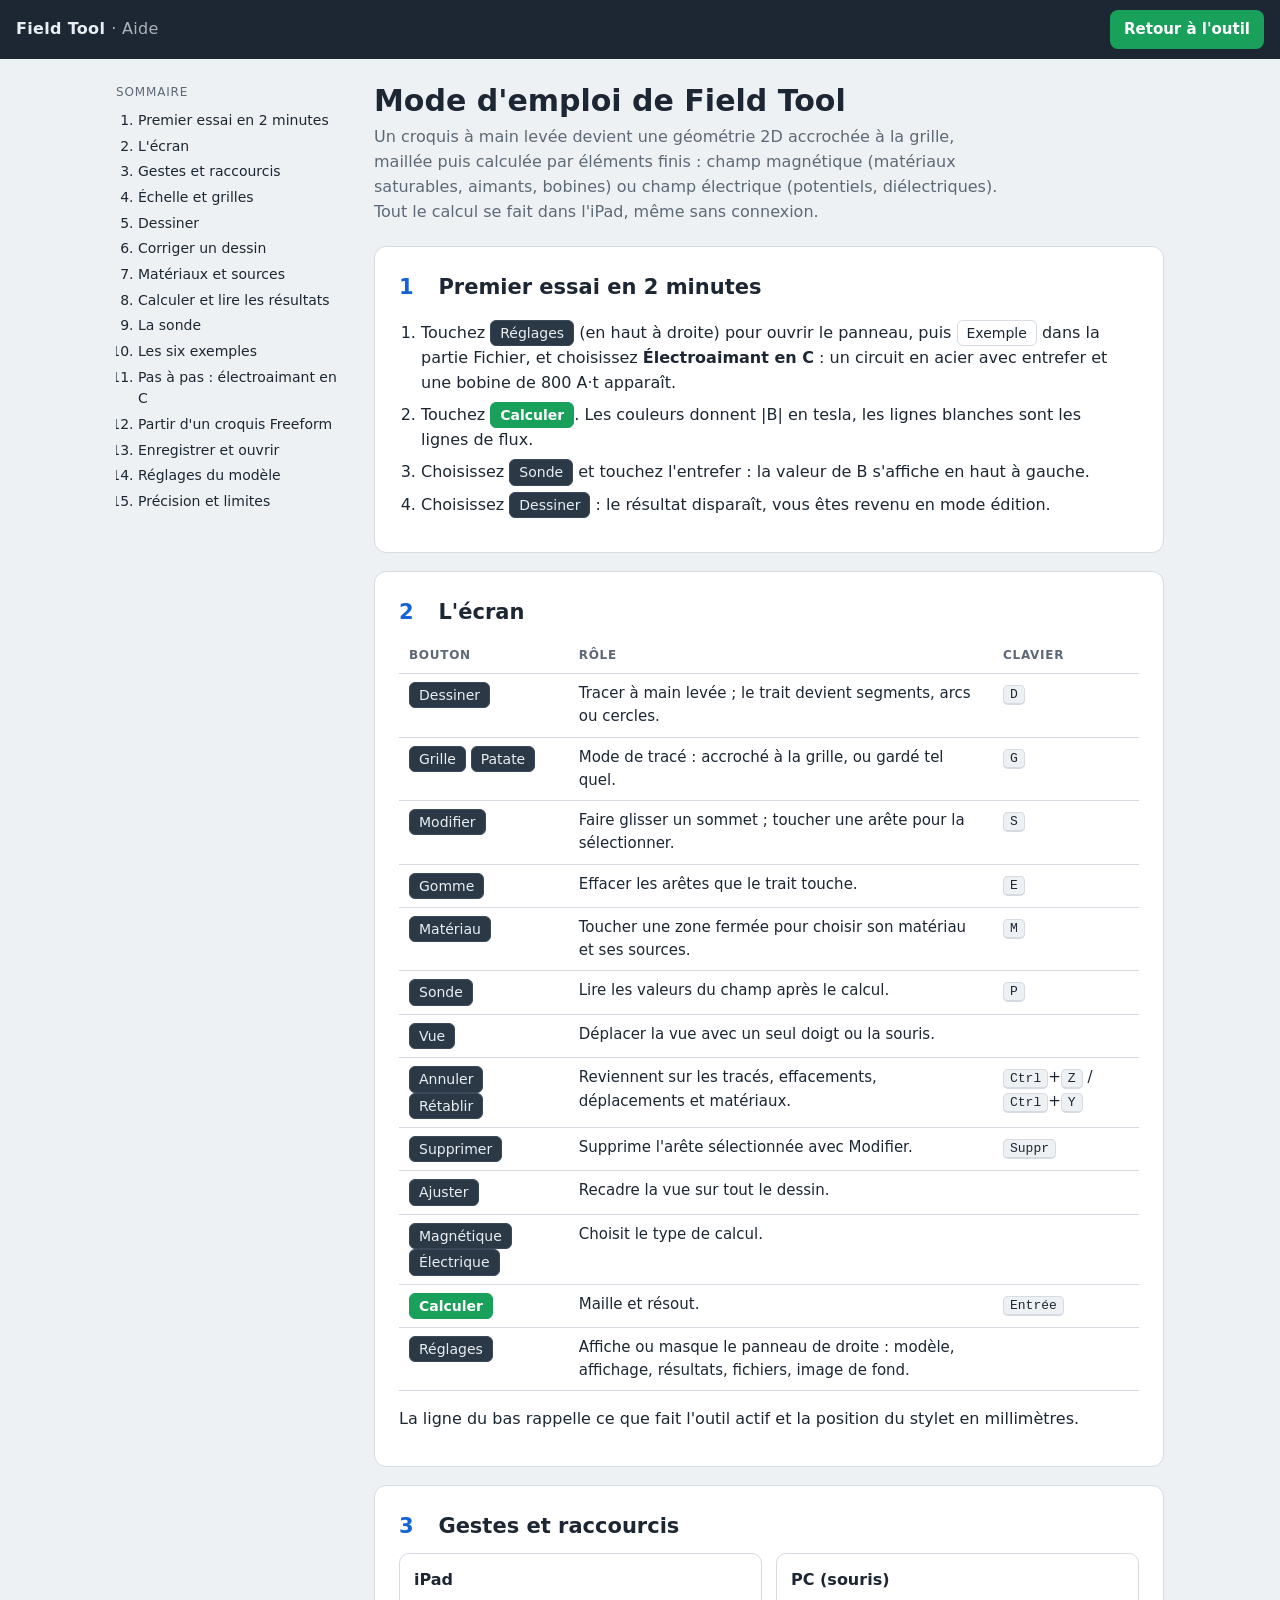
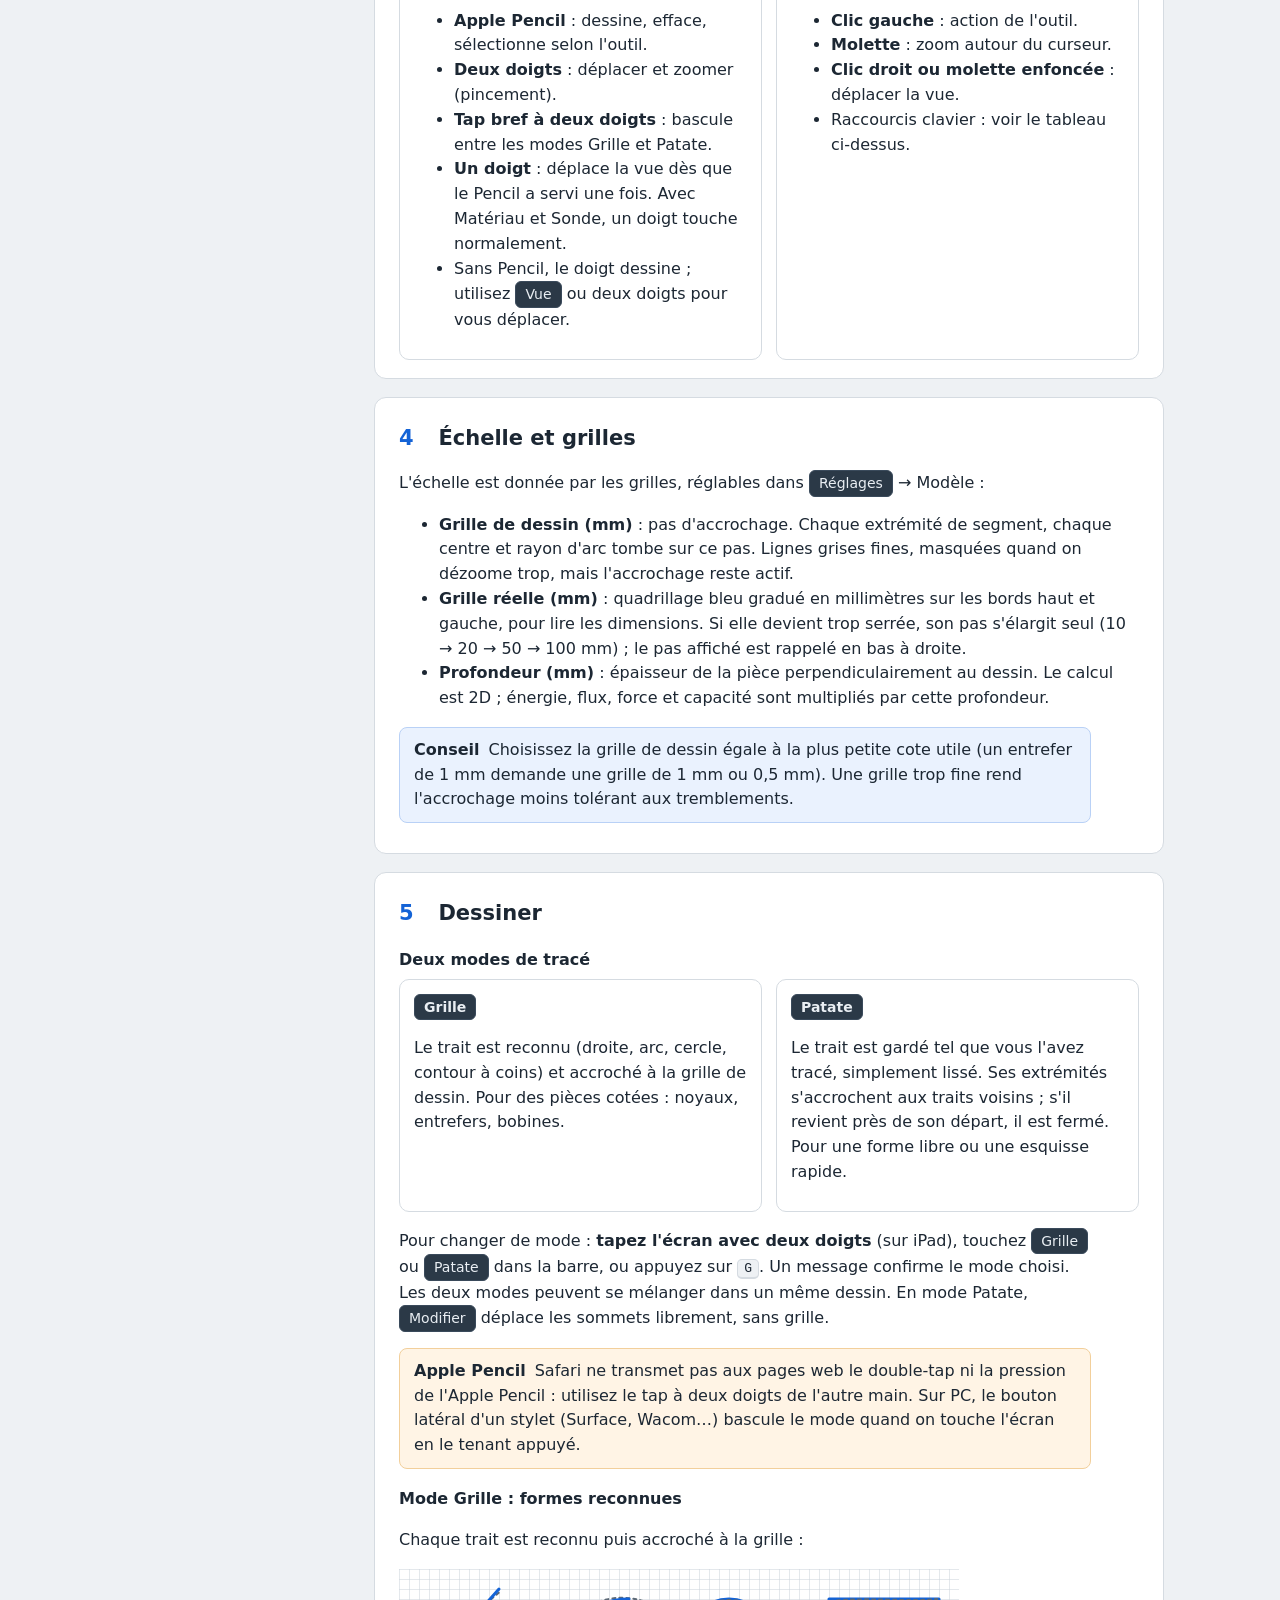
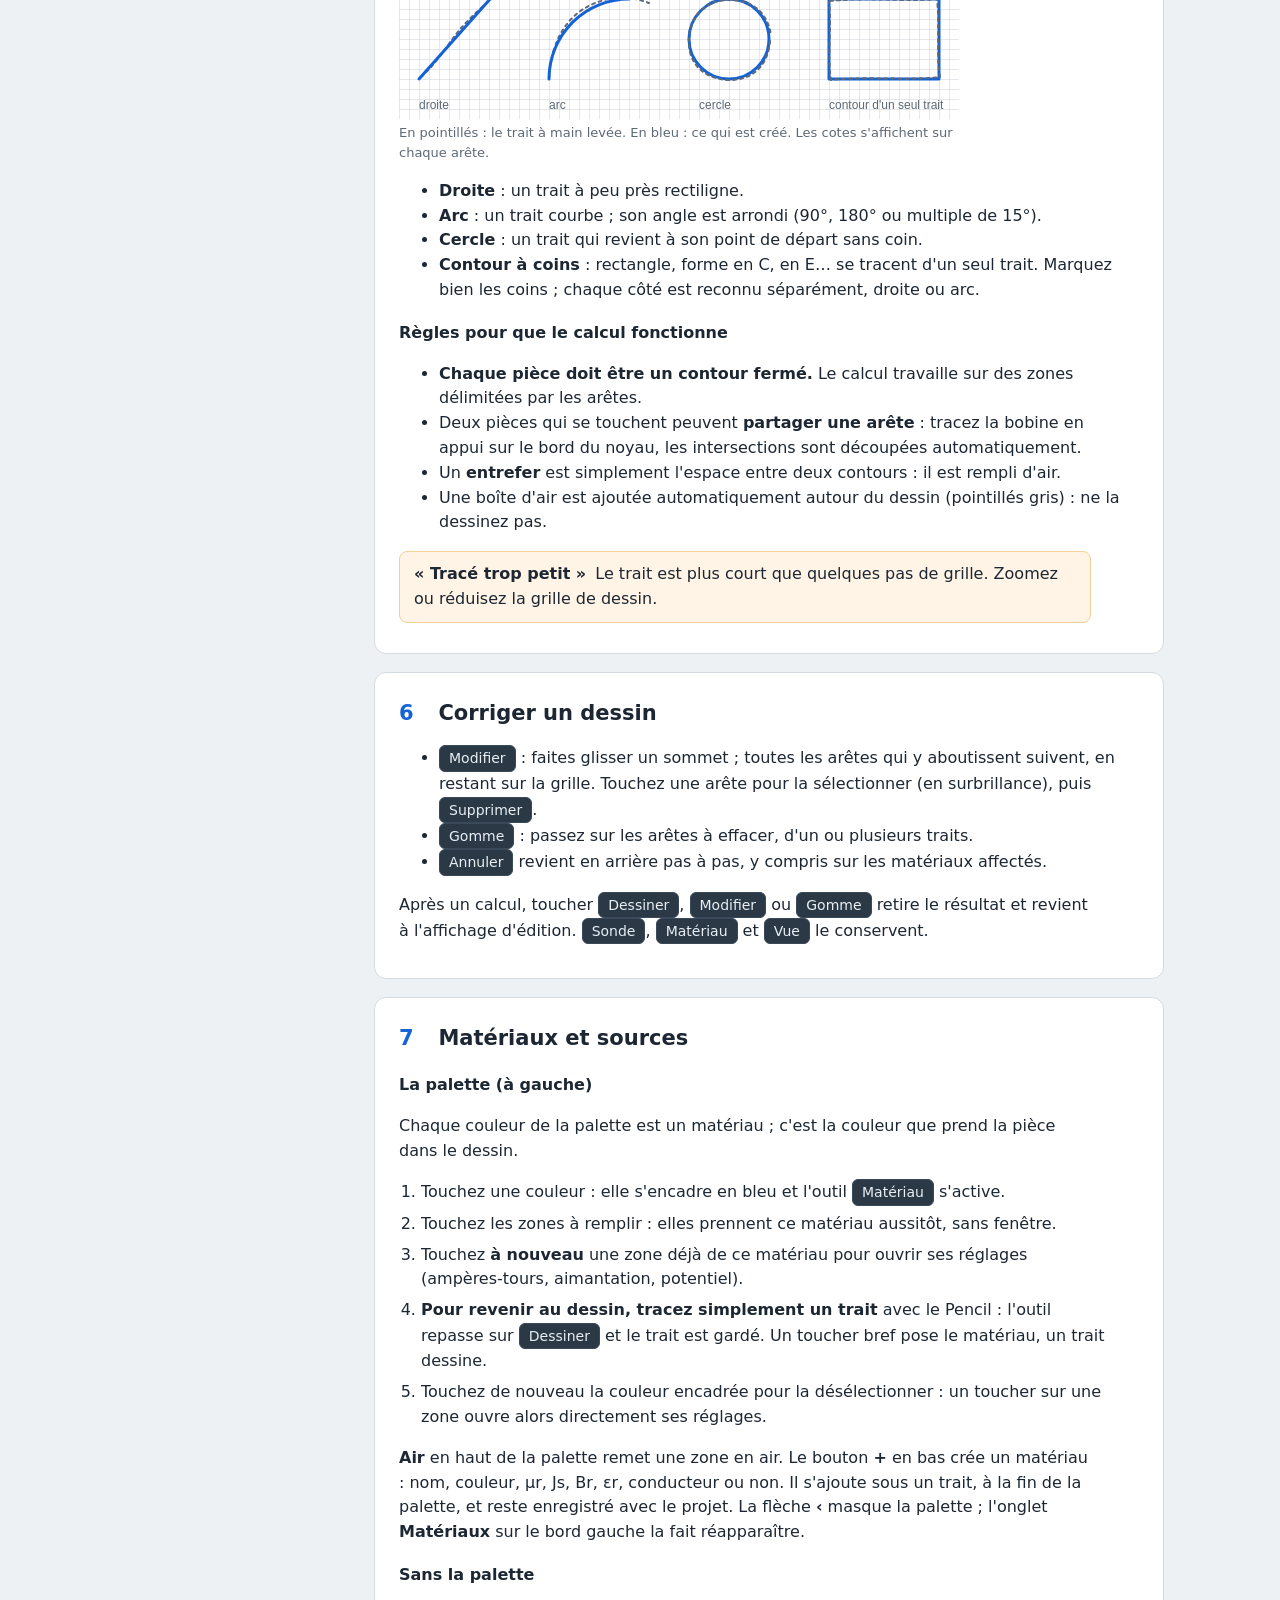
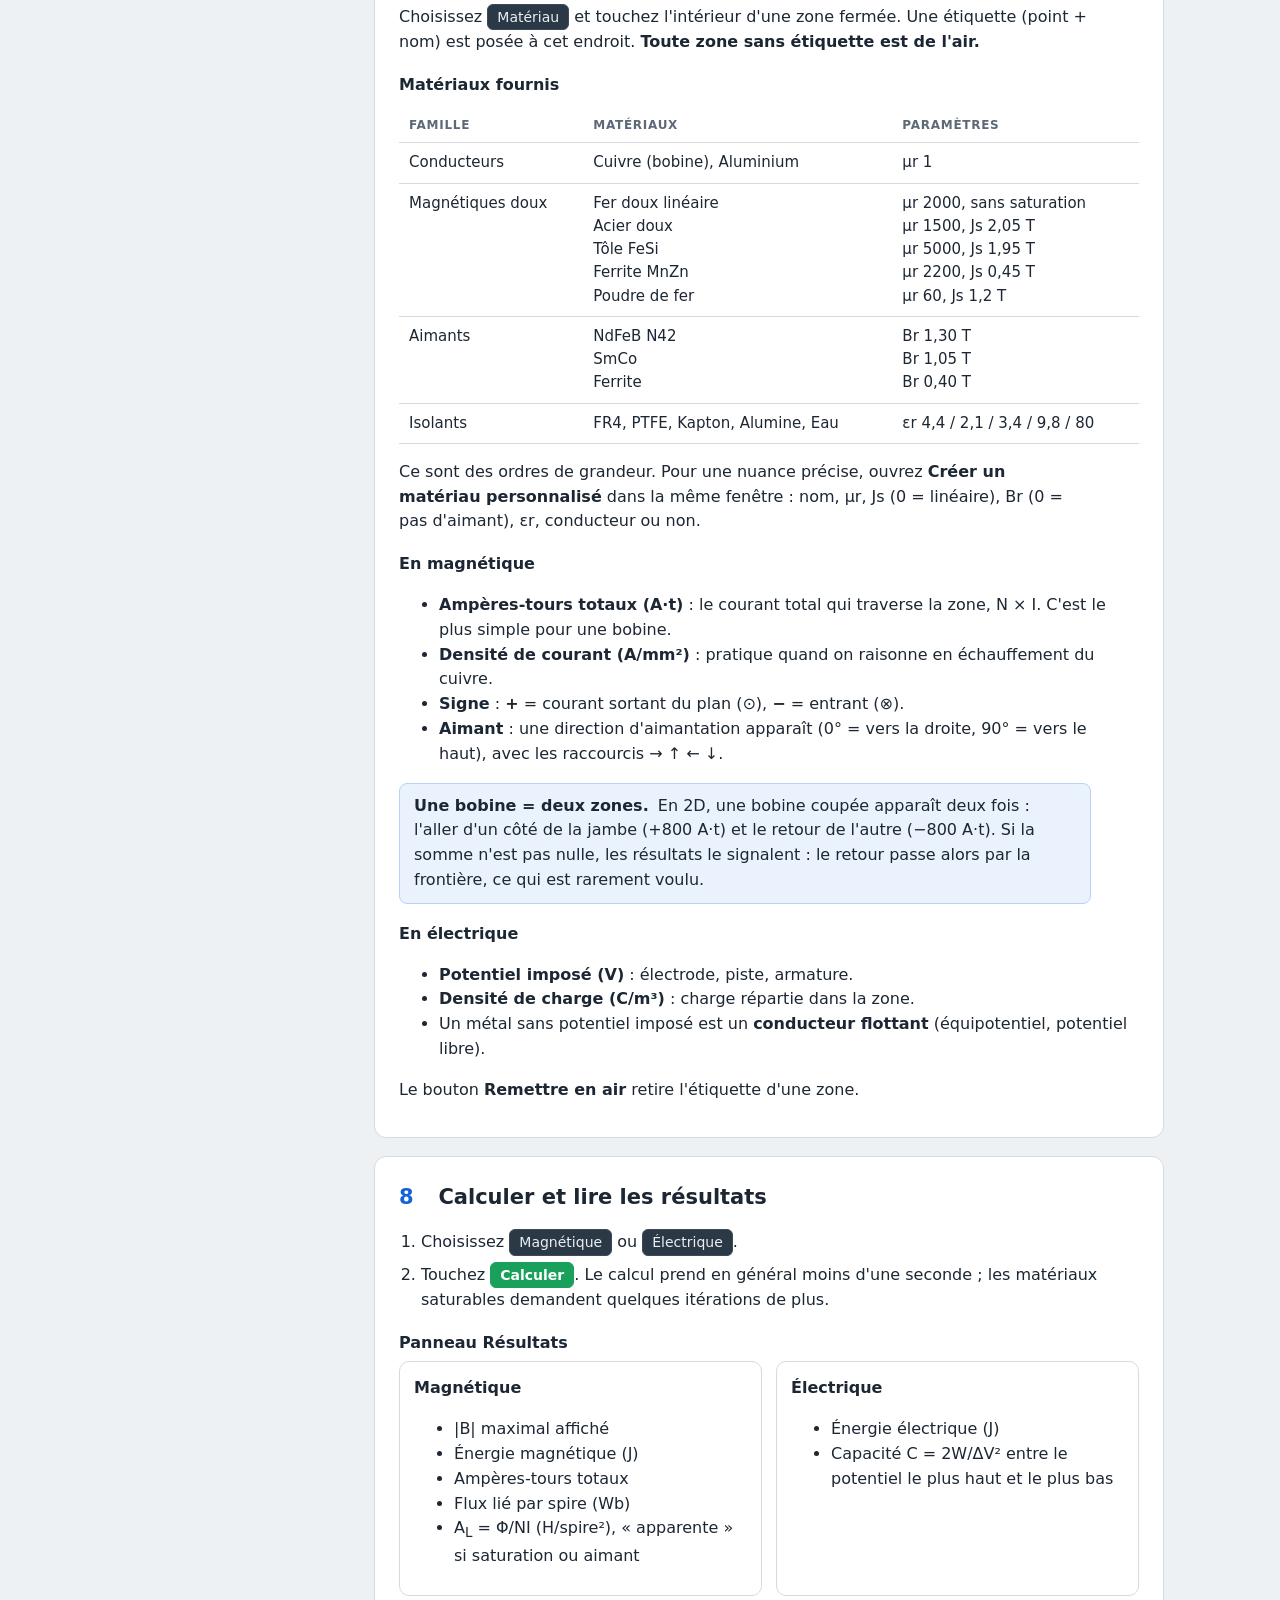
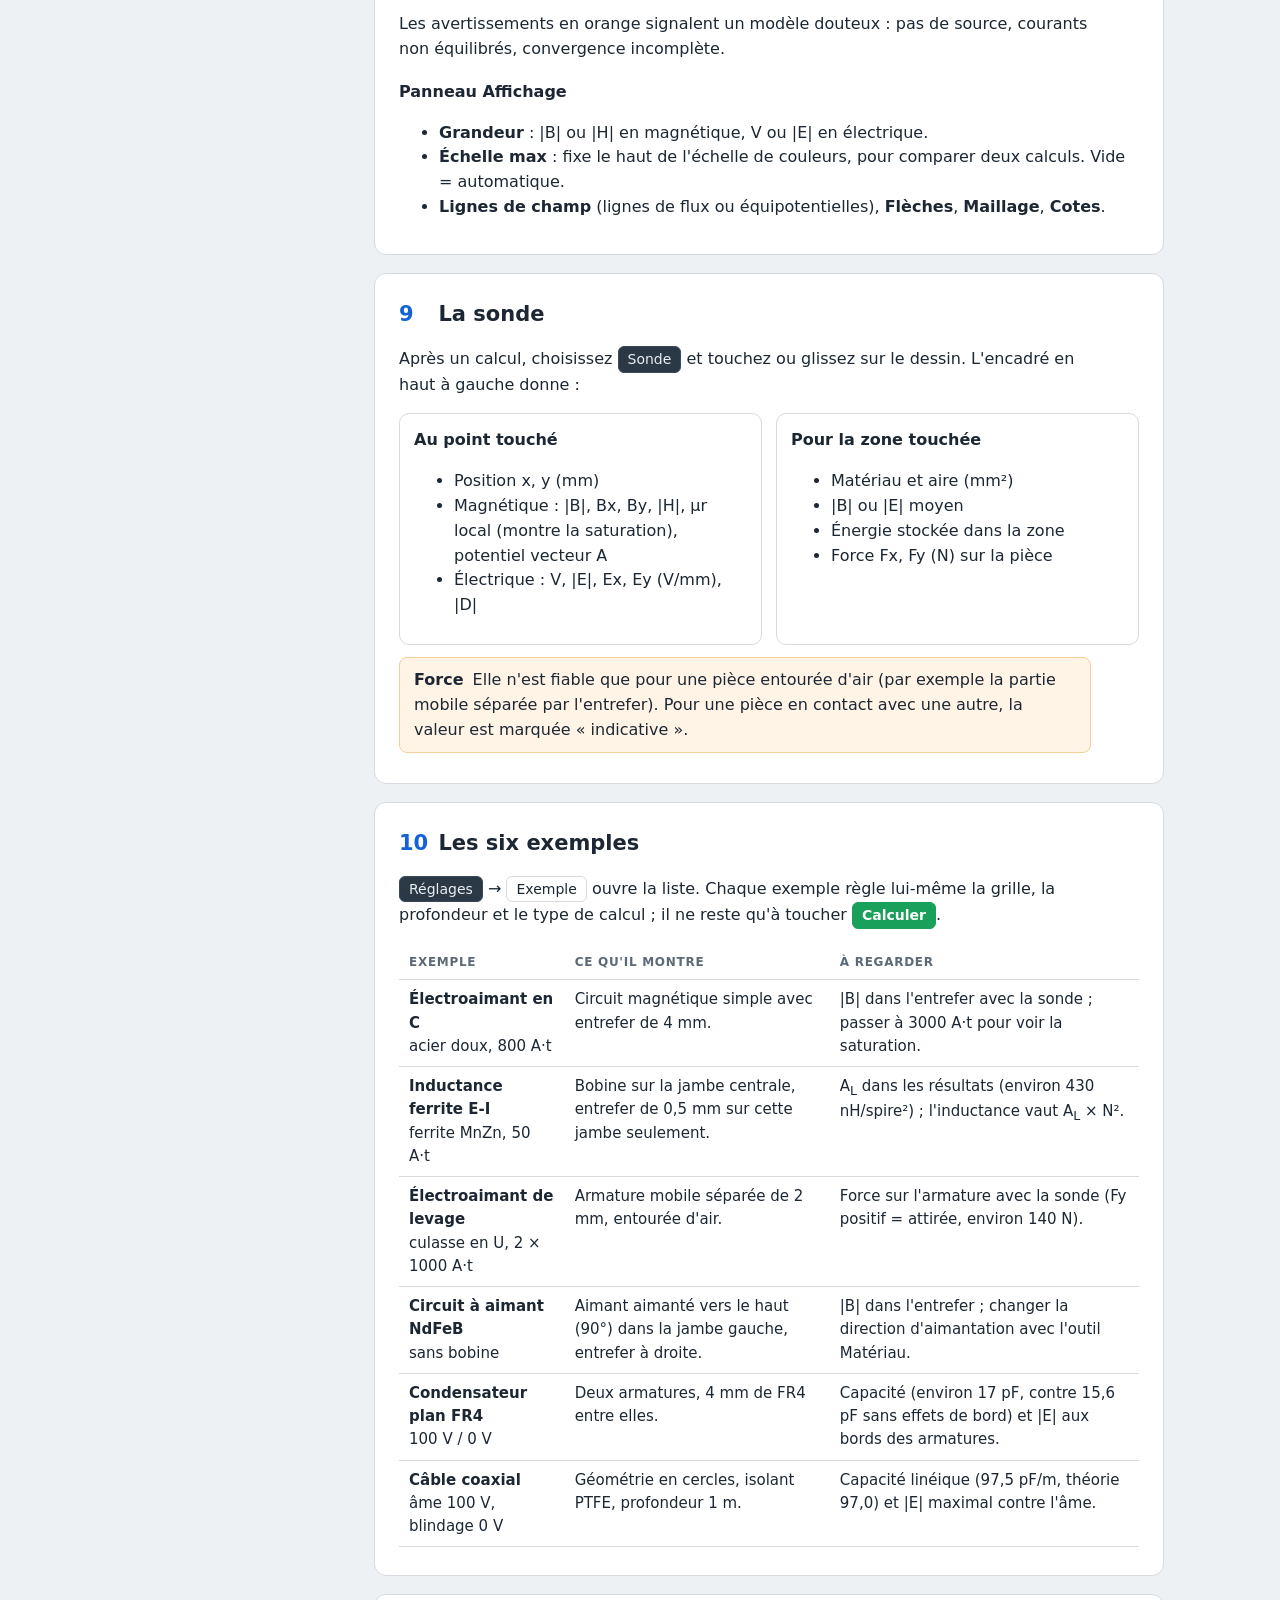
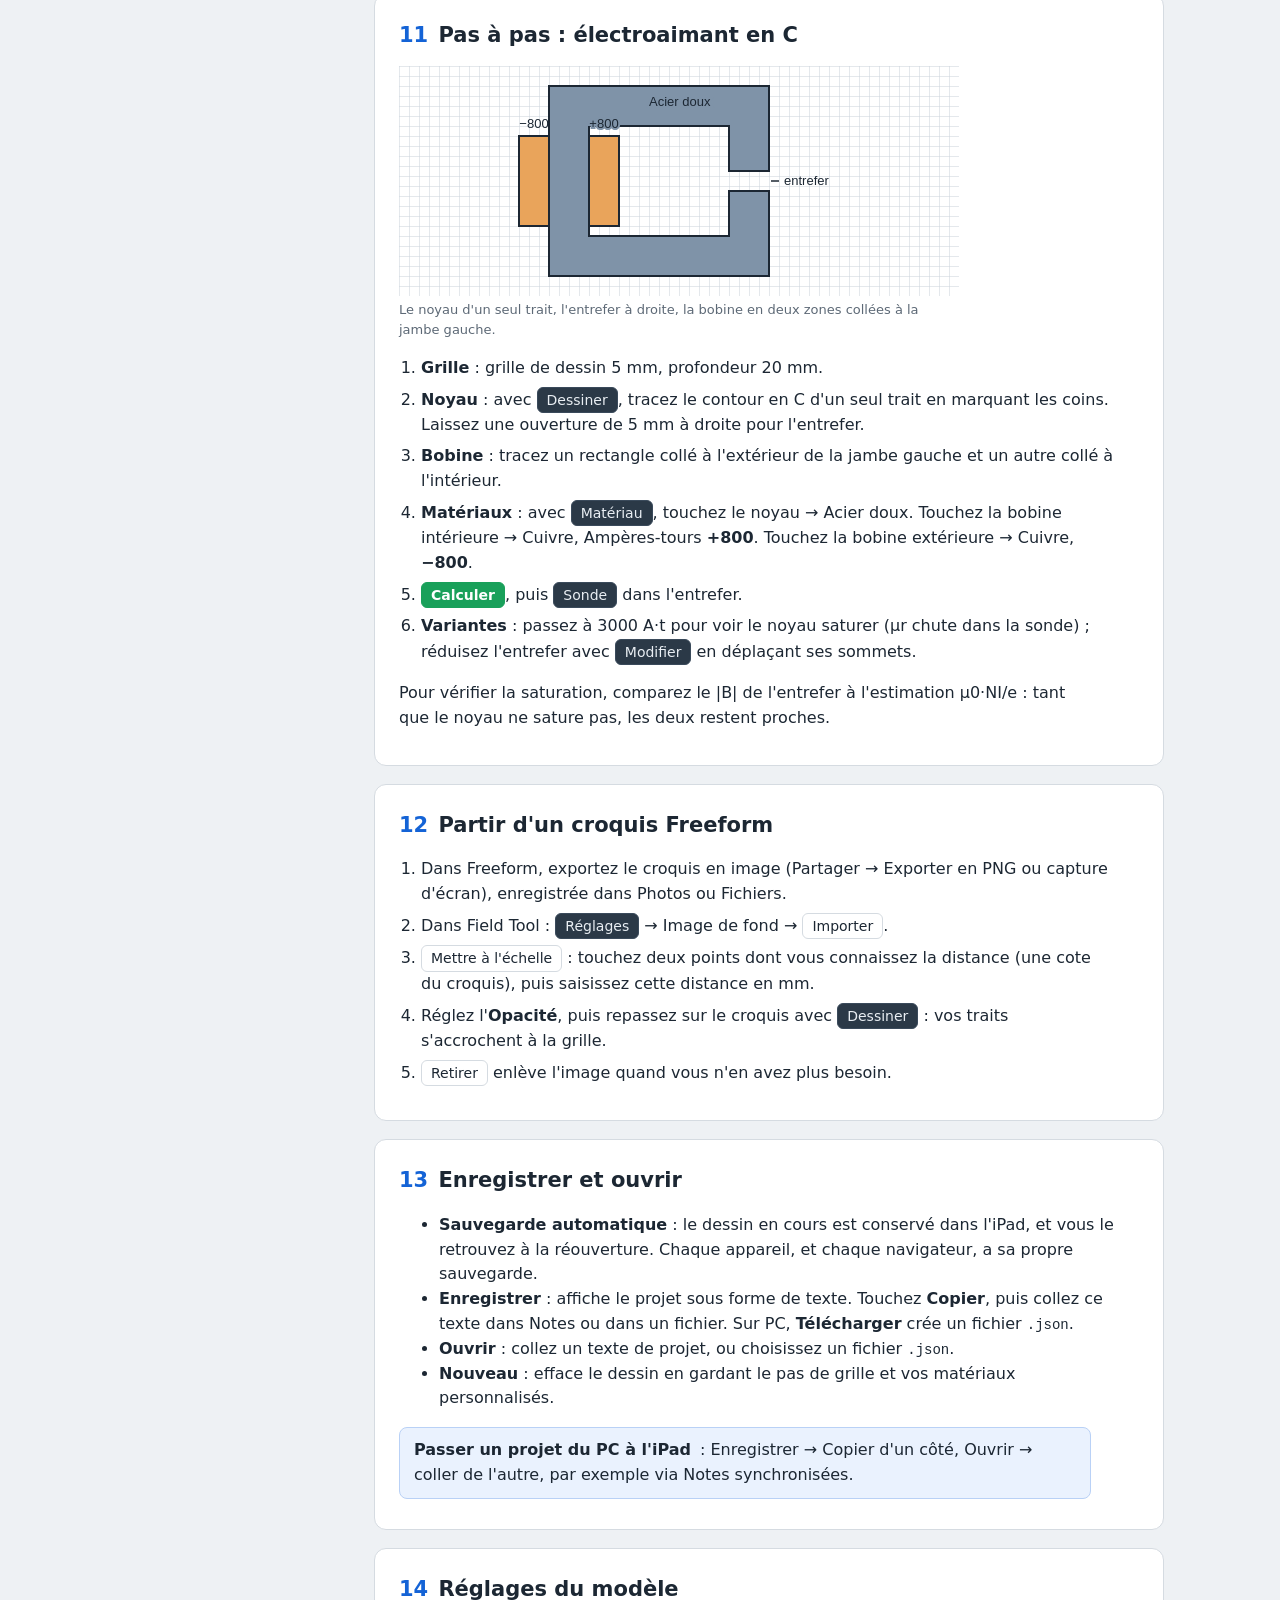
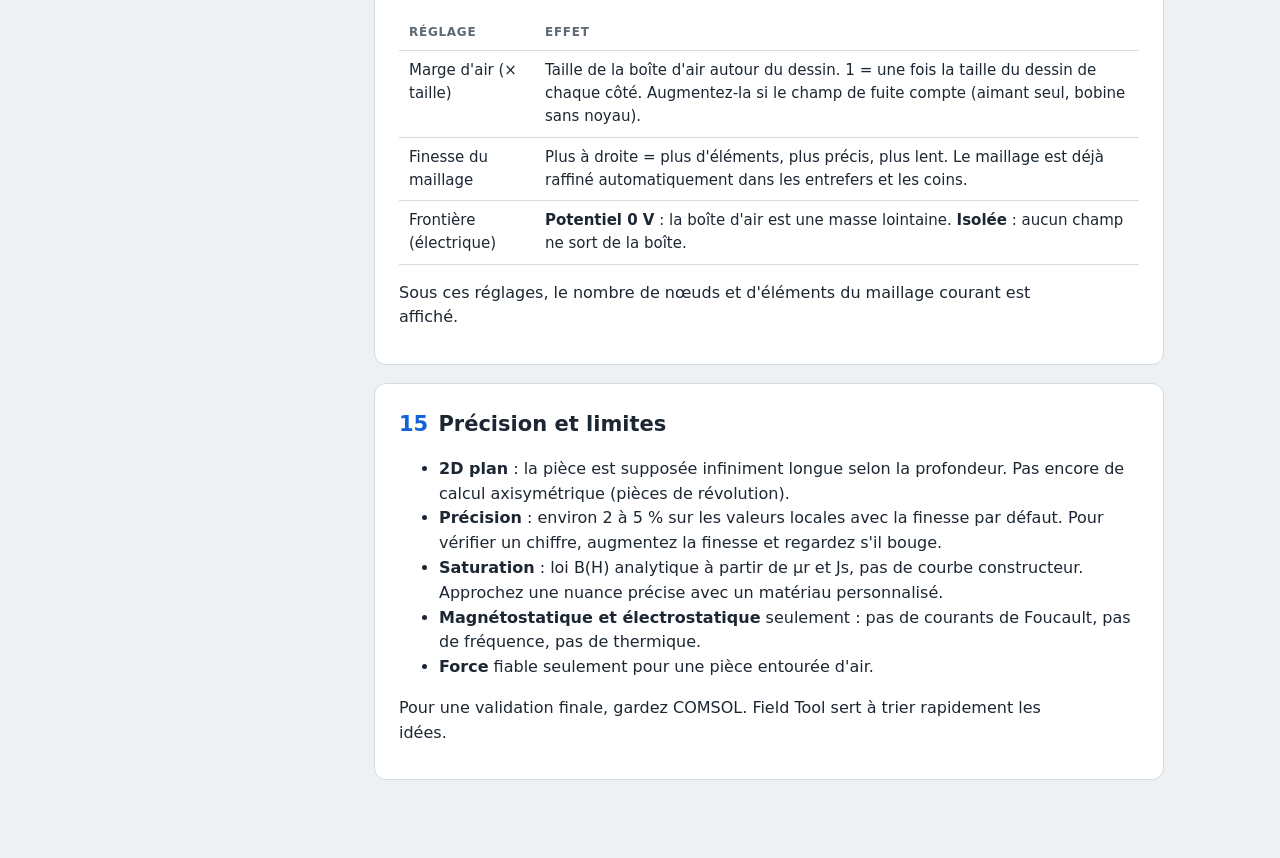
==== commit bb523bf4: "Palette plus compacte ; un trait avec l'outil Matériau repasse en dessin Co-Authored-By: Claude Opus" ====
--- a/aide.html
+++ b/aide.html
@@ -269,6 +269,7 @@
     <li>Touchez une couleur : elle s'encadre en bleu et l'outil <span class="chip">Matériau</span> s'active.</li>
     <li>Touchez les zones à remplir : elles prennent ce matériau aussitôt, sans fenêtre.</li>
     <li>Touchez <b>à nouveau</b> une zone déjà de ce matériau pour ouvrir ses réglages (ampères-tours, aimantation, potentiel).</li>
+    <li><b>Pour revenir au dessin, tracez simplement un trait</b> avec le Pencil : l'outil repasse sur <span class="chip">Dessiner</span> et le trait est gardé. Un toucher bref pose le matériau, un trait dessine.</li>
     <li>Touchez de nouveau la couleur encadrée pour la désélectionner : un toucher sur une zone ouvre alors directement ses réglages.</li>
   </ol>
   <p><b>Air</b> en haut de la palette remet une zone en air. Le bouton <b>+</b> en bas crée un matériau : nom, couleur, µr, Js, Br, εr, conducteur ou non. Il s'ajoute sous un trait, à la fin de la palette, et reste enregistré avec le projet. La flèche <b>‹</b> masque la palette ; l'onglet <b>Matériaux</b> sur le bord gauche la fait réapparaître.</p>
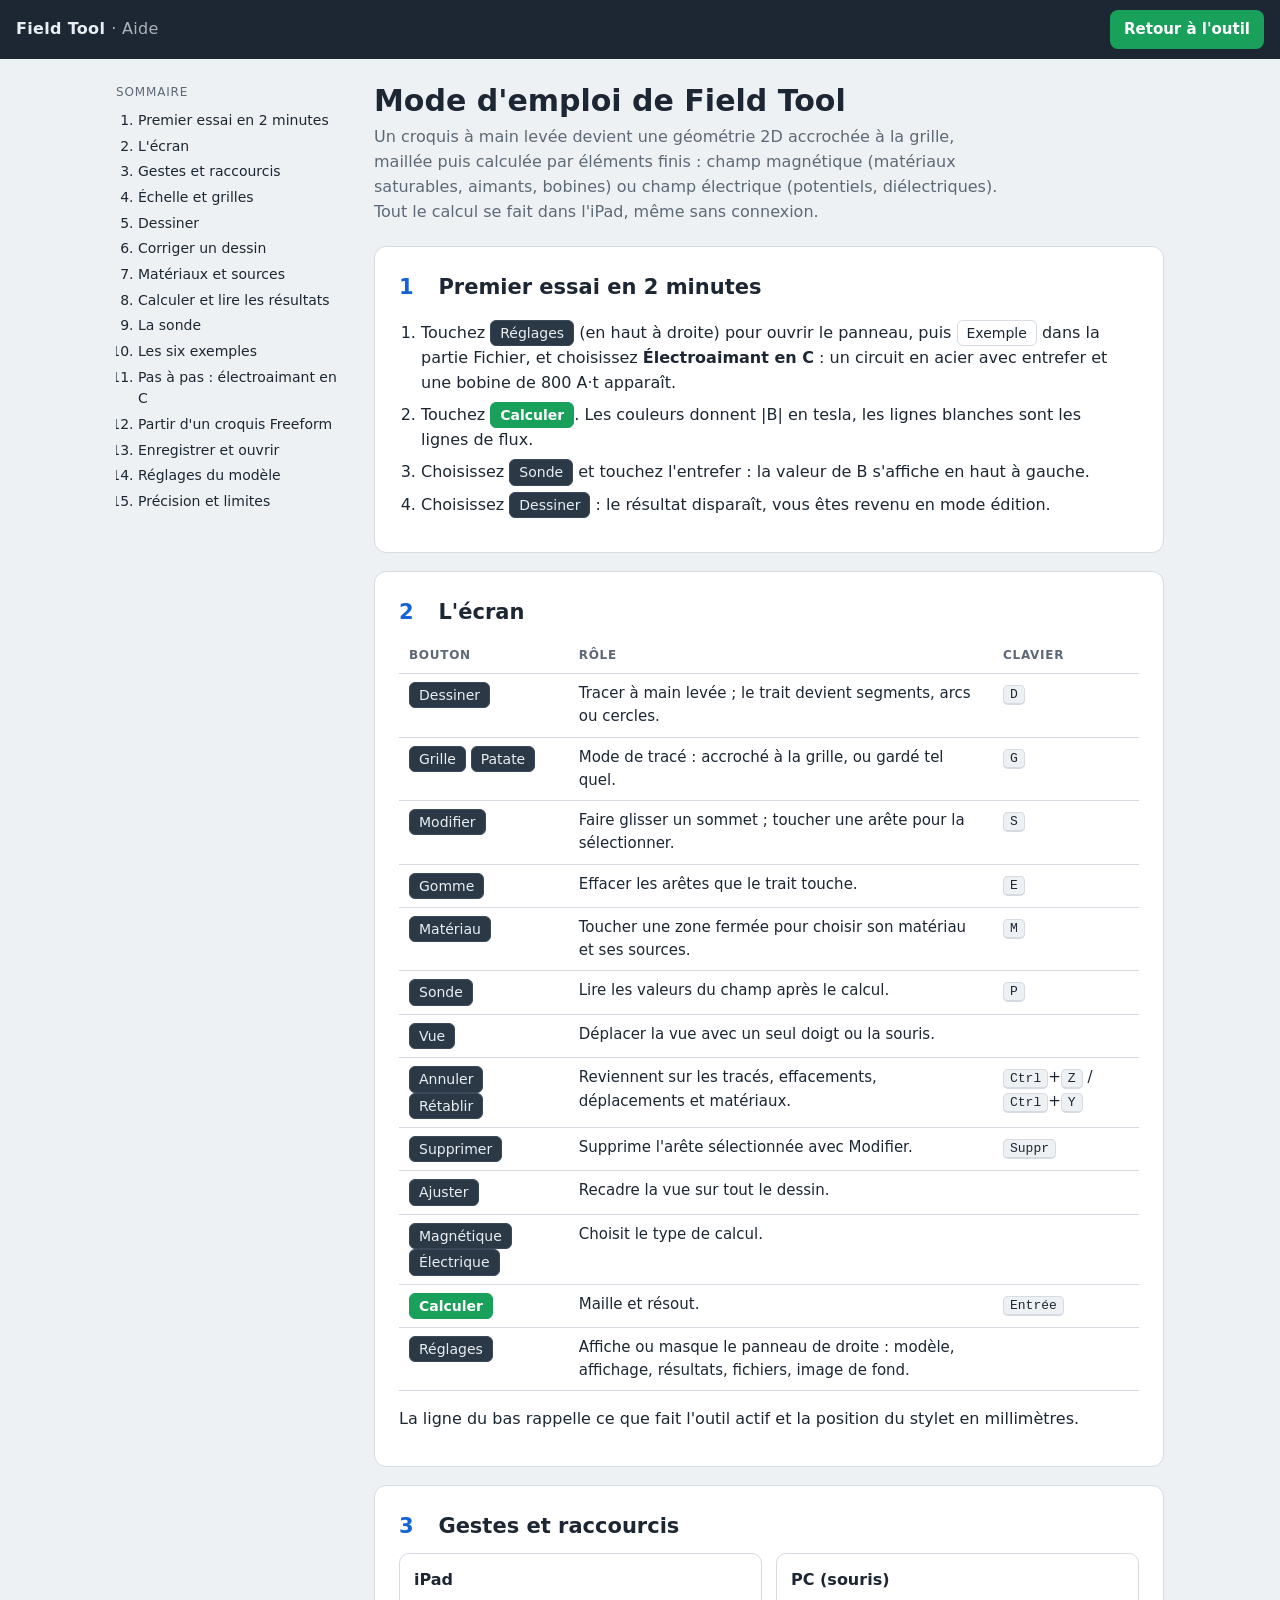
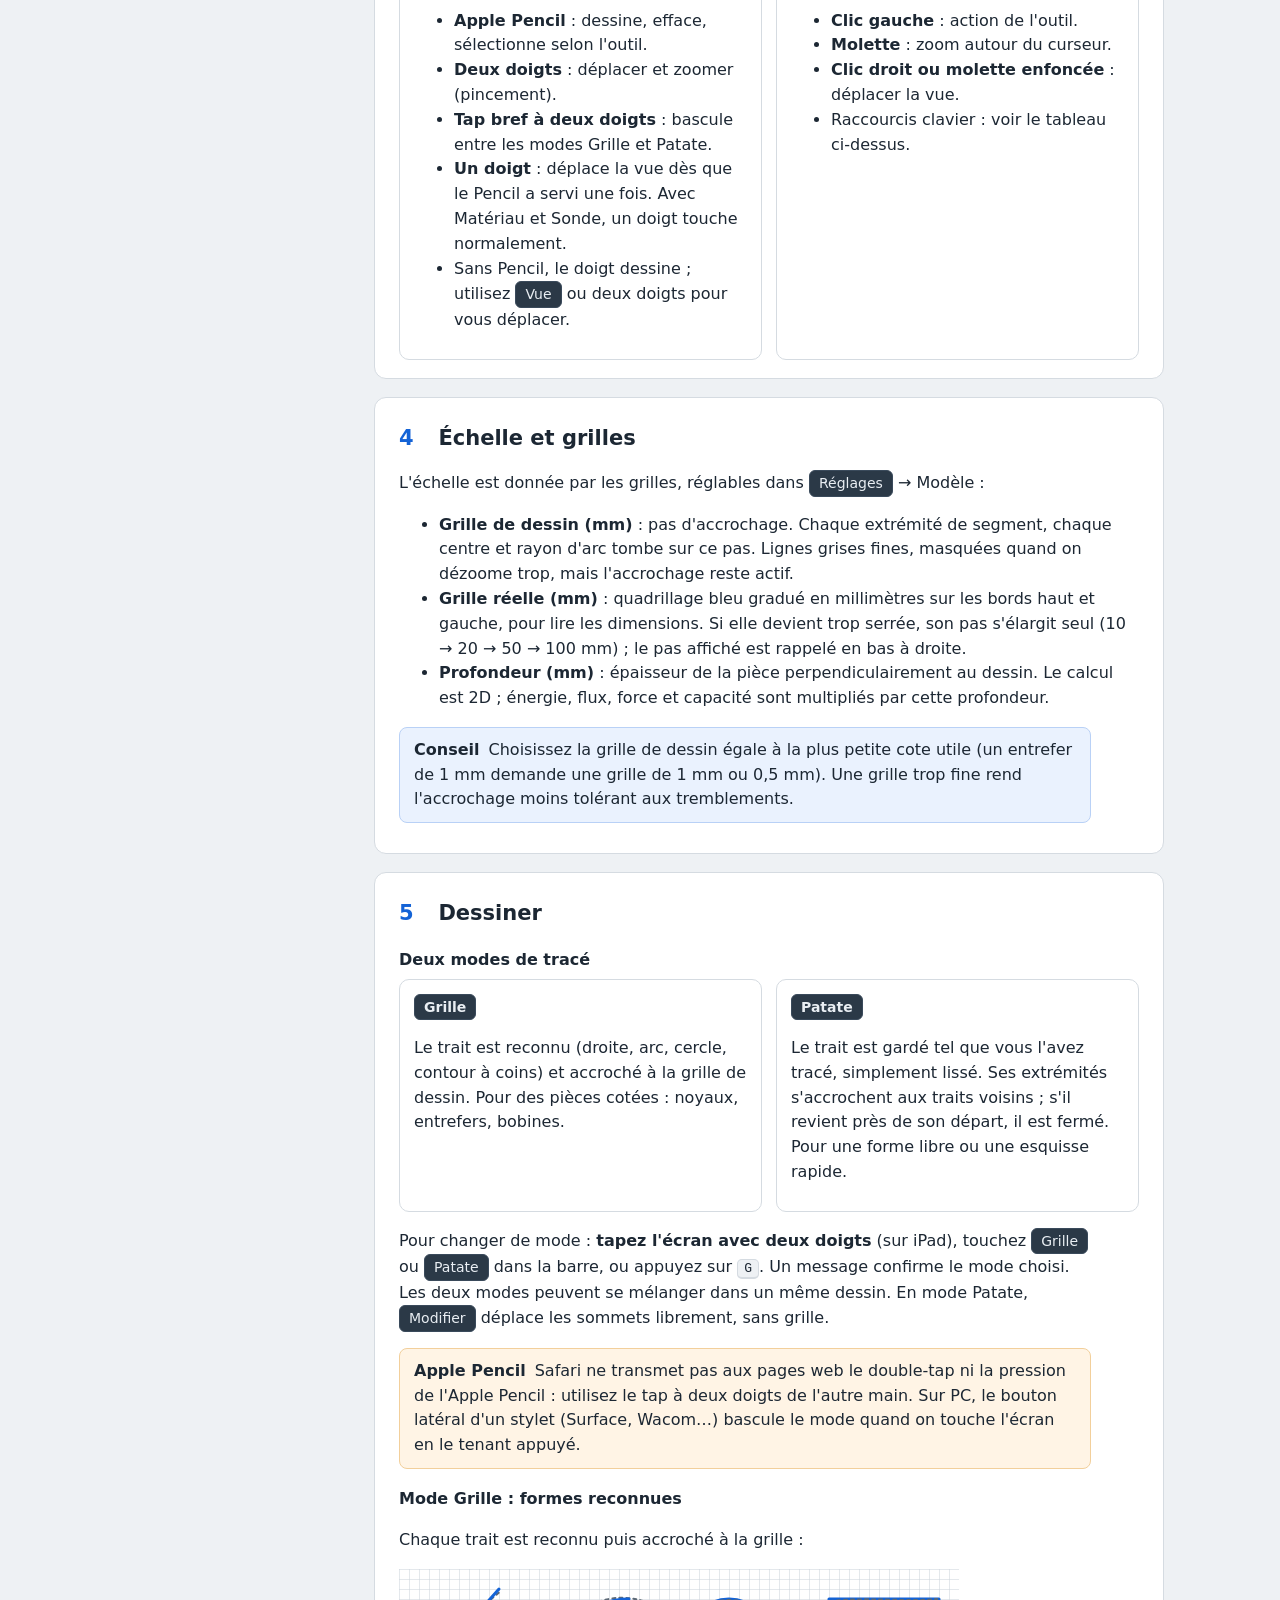
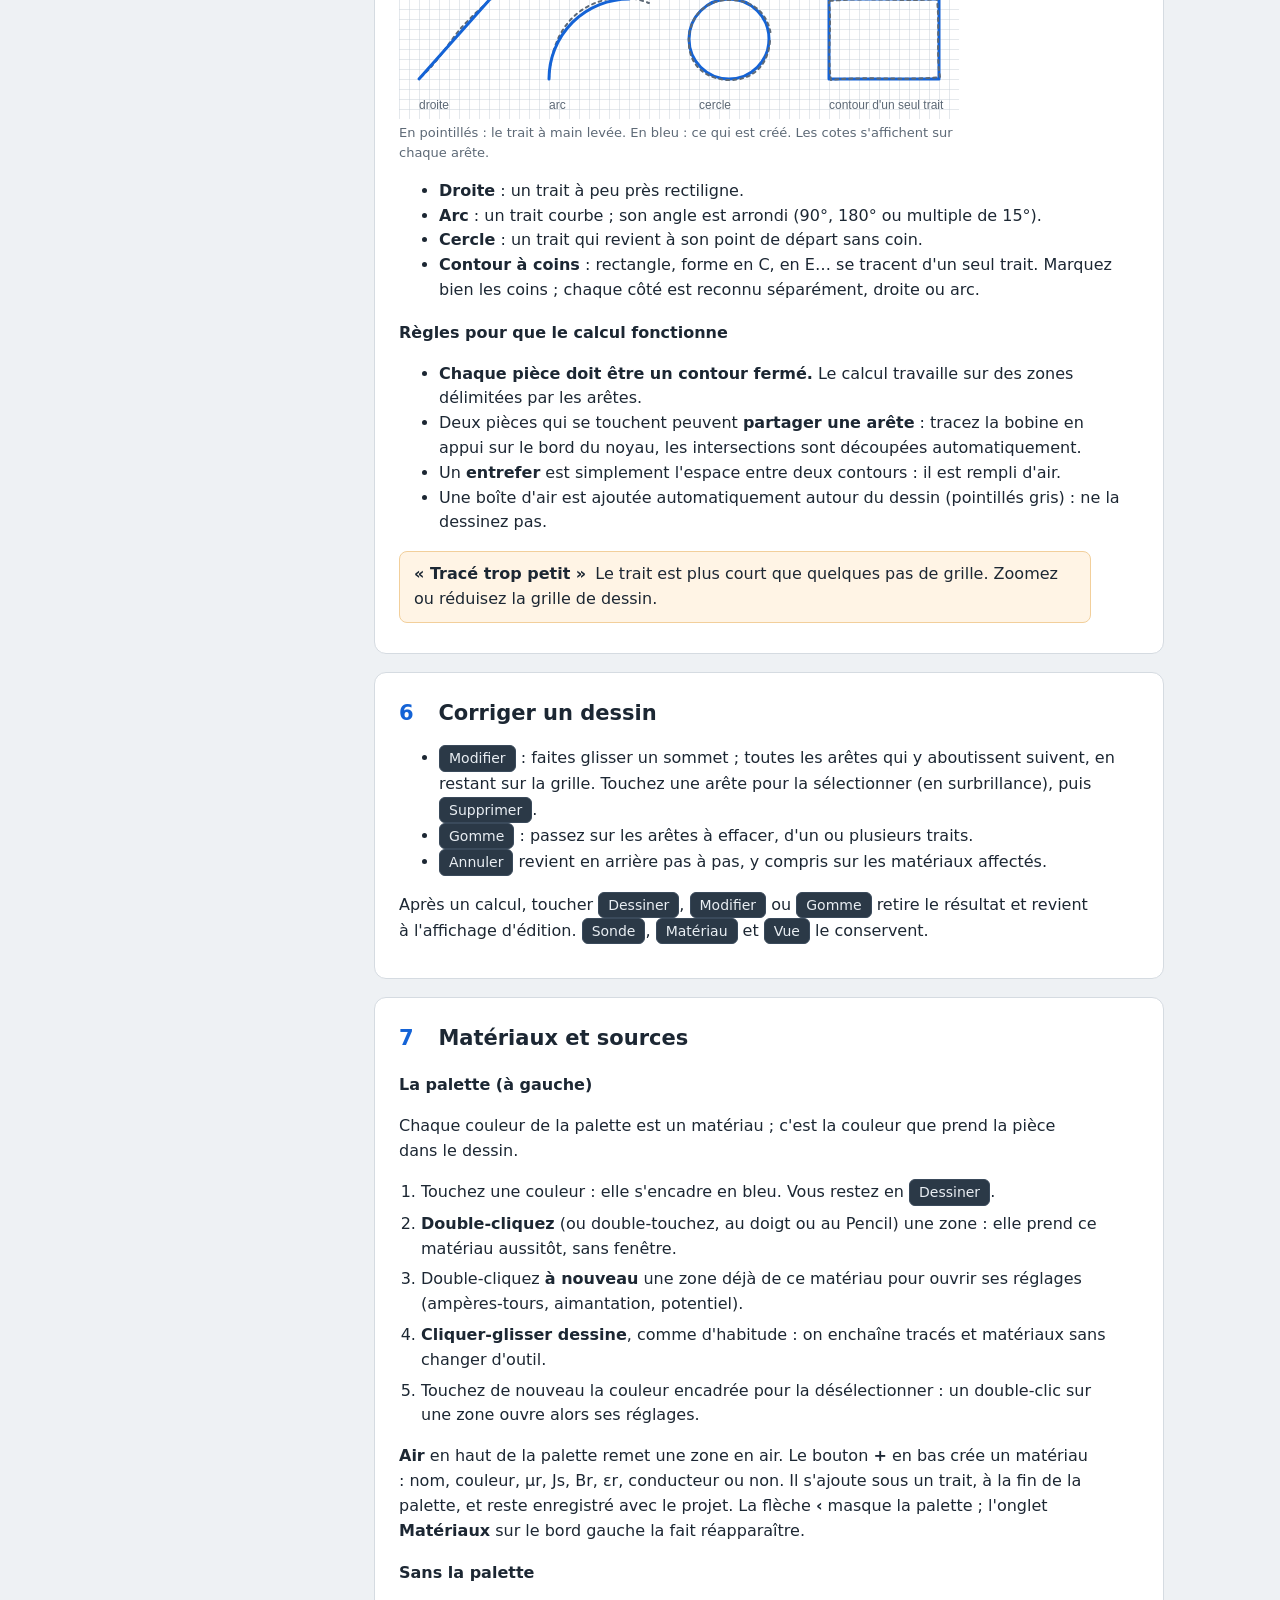
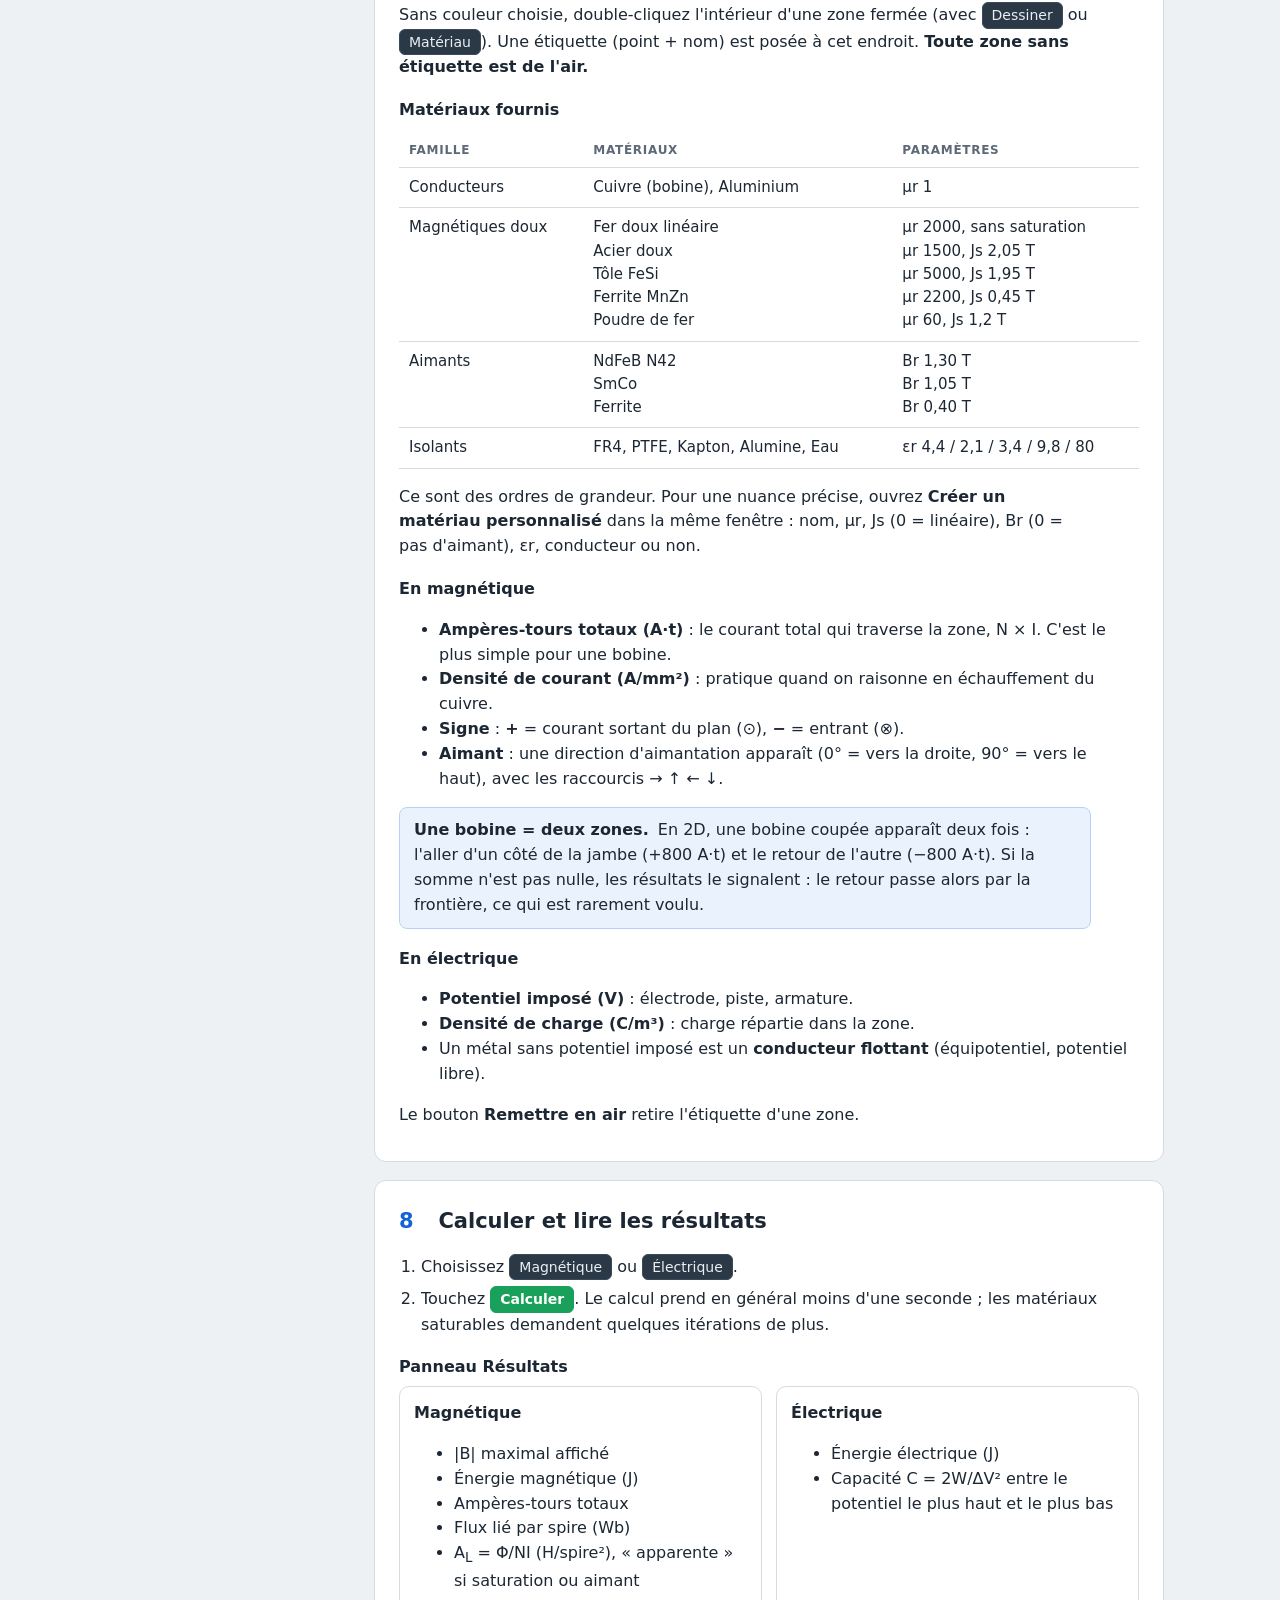
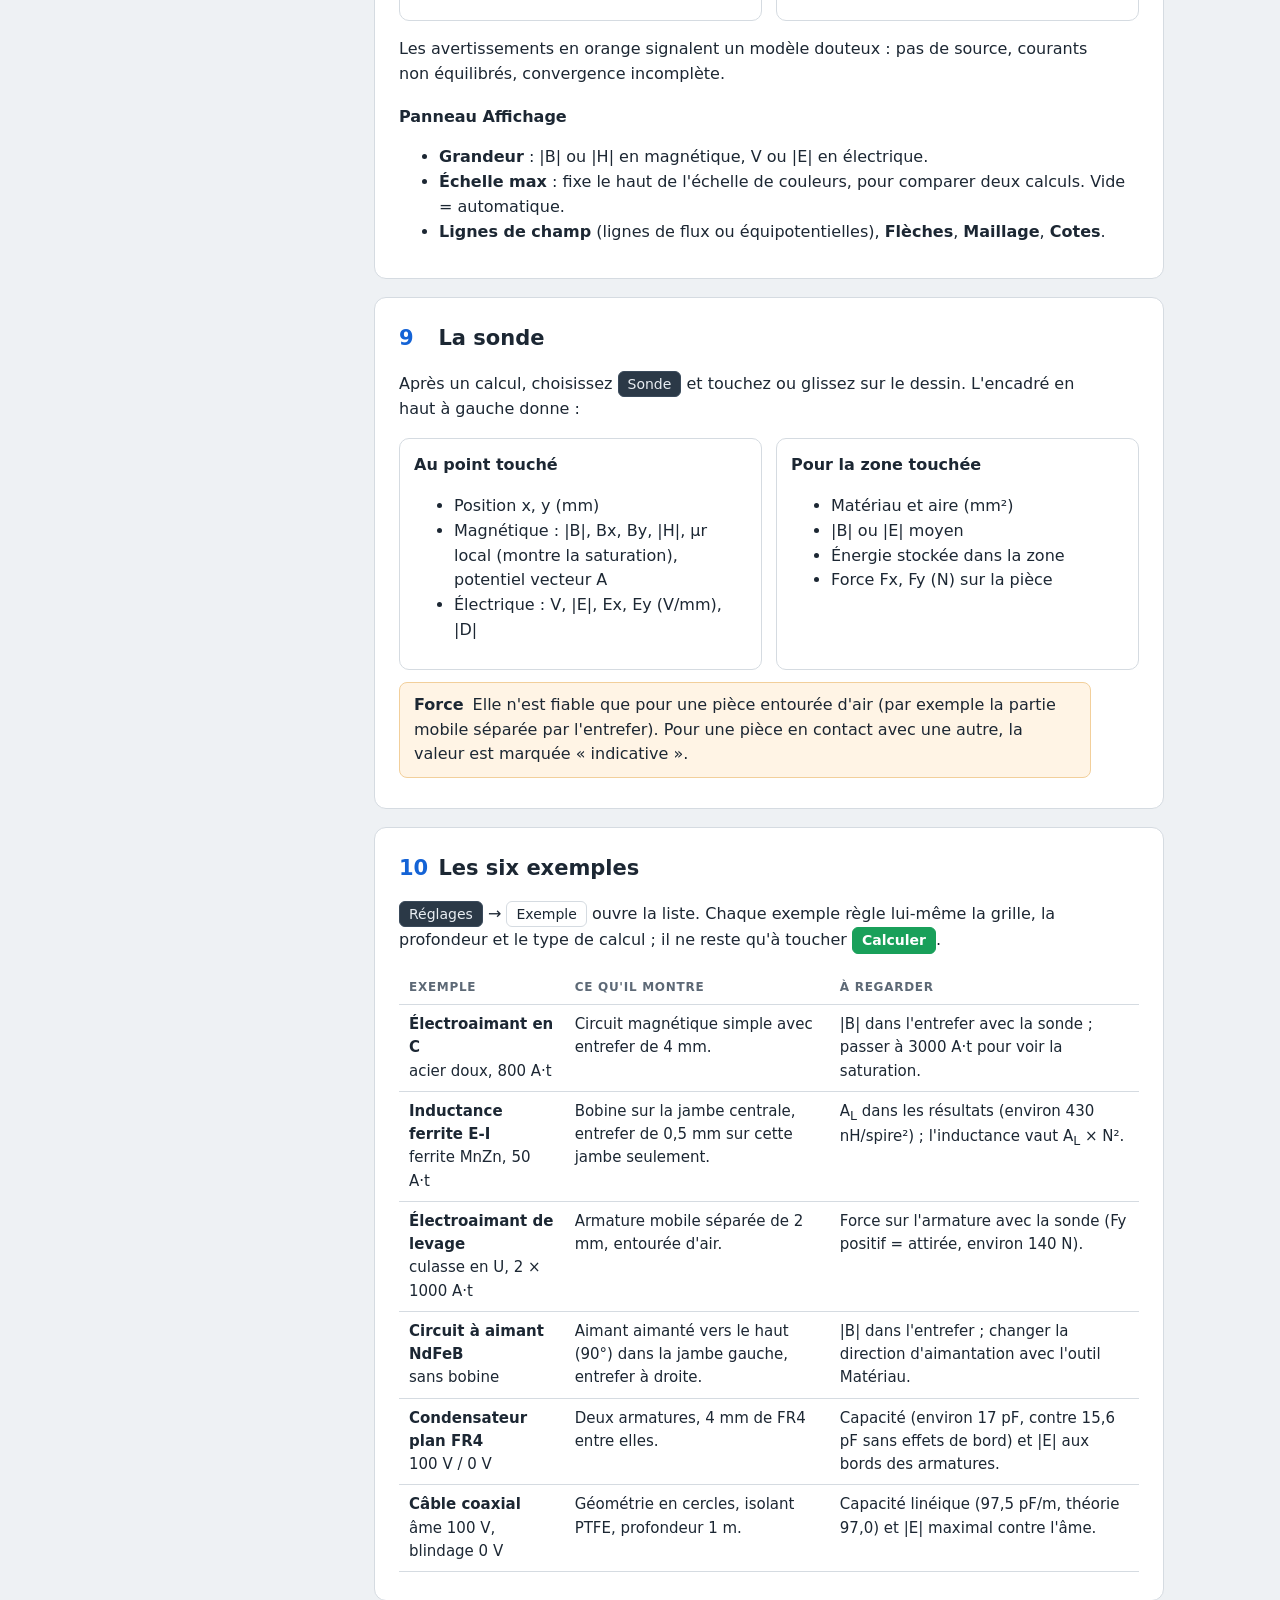
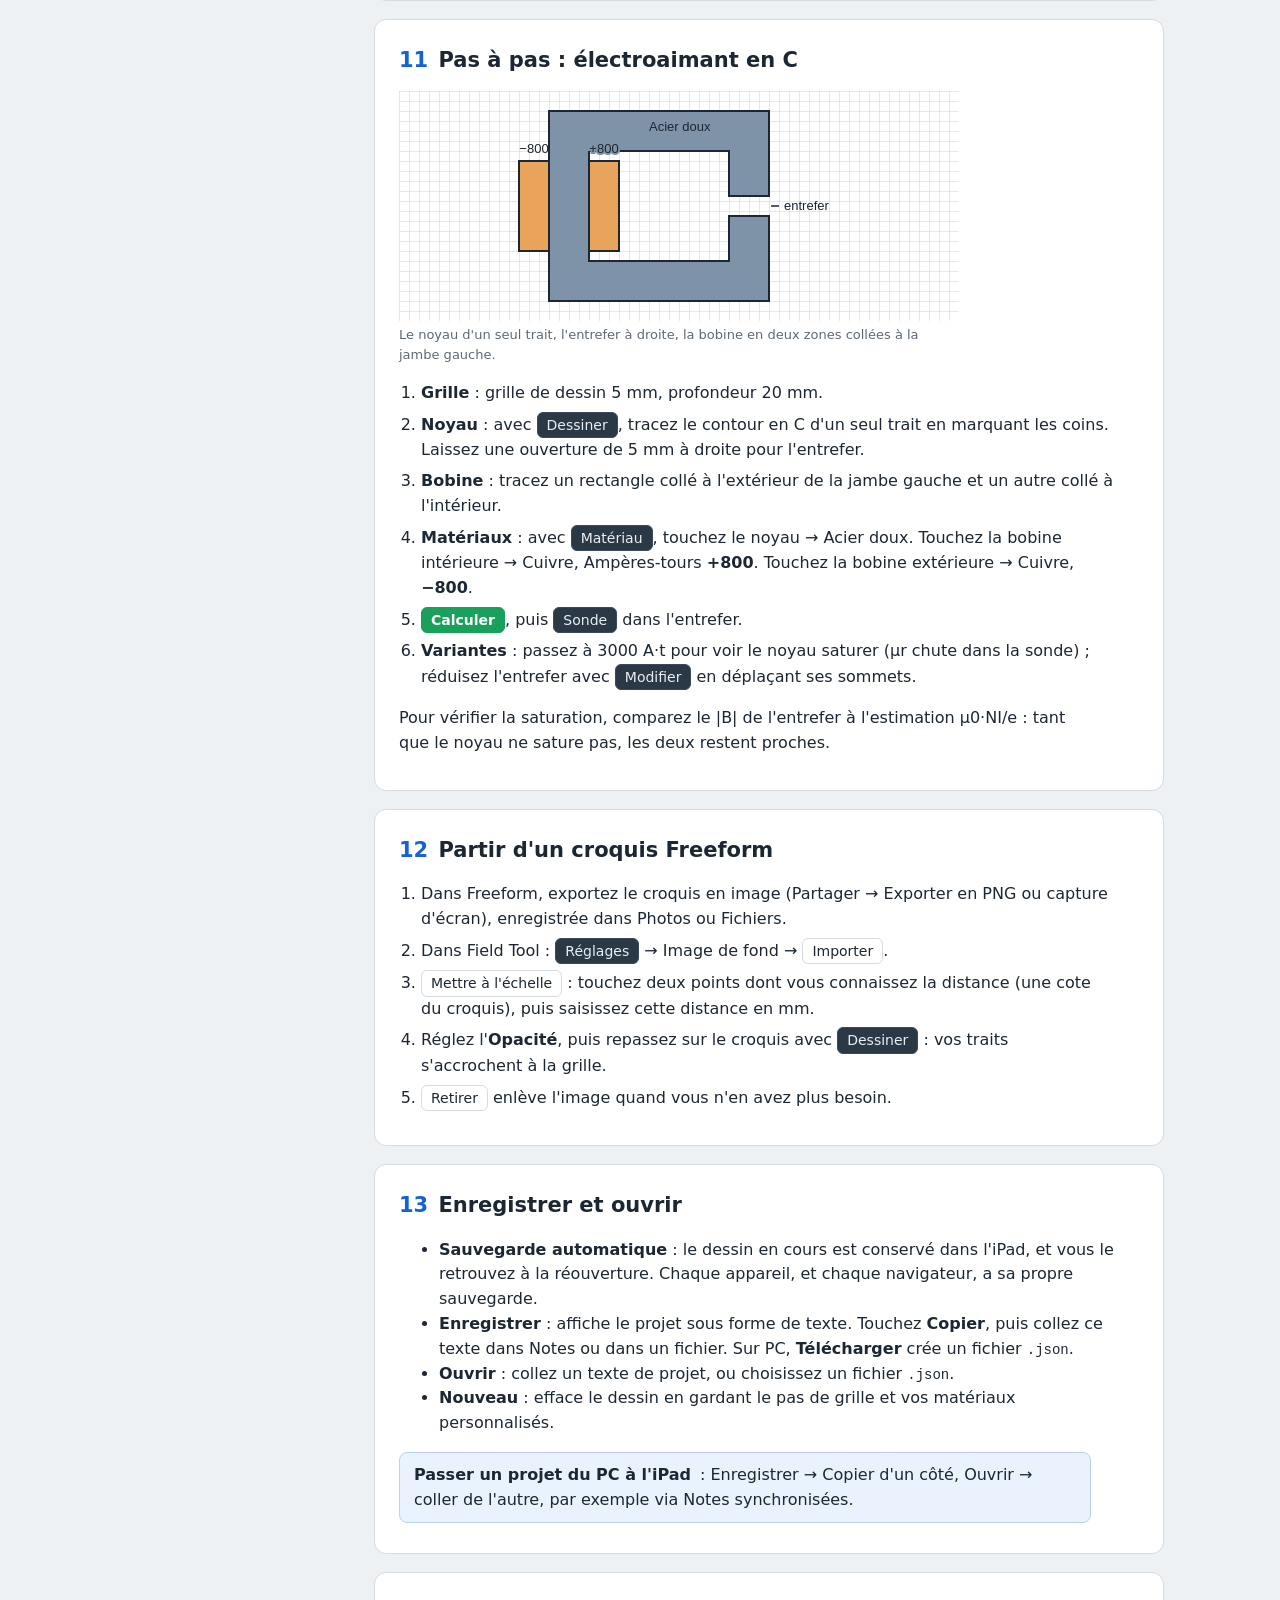
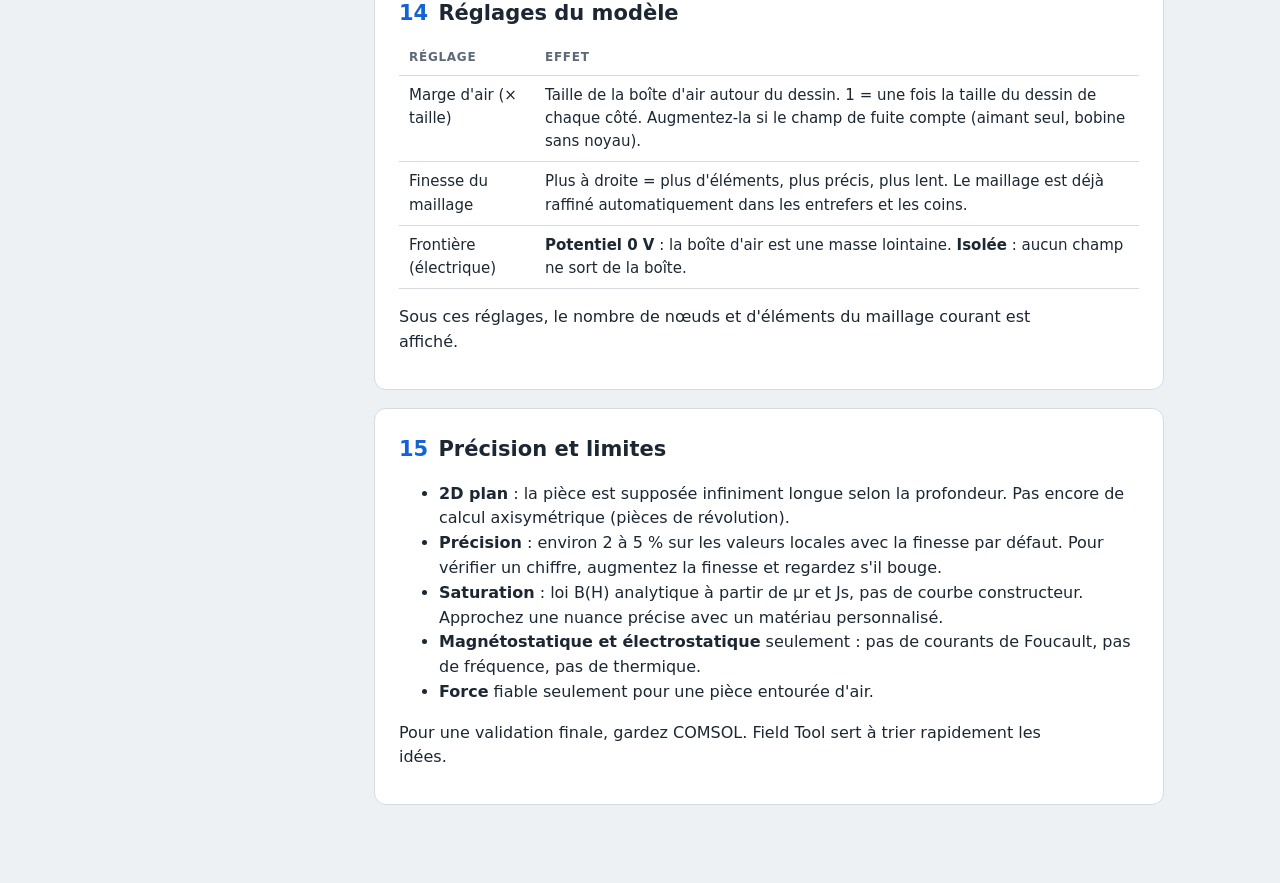
==== commit 3cf86add: "Double-clic sur une zone : matériau ; clic-glisser : dessin Co-Authored-By: Claude Opus 5.5 <noreply" ====
--- a/aide.html
+++ b/aide.html
@@ -266,15 +266,15 @@
   <h3>La palette (à gauche)</h3>
   <p>Chaque couleur de la palette est un matériau ; c'est la couleur que prend la pièce dans le dessin.</p>
   <ol class="steps">
-    <li>Touchez une couleur : elle s'encadre en bleu et l'outil <span class="chip">Matériau</span> s'active.</li>
-    <li>Touchez les zones à remplir : elles prennent ce matériau aussitôt, sans fenêtre.</li>
-    <li>Touchez <b>à nouveau</b> une zone déjà de ce matériau pour ouvrir ses réglages (ampères-tours, aimantation, potentiel).</li>
-    <li><b>Pour revenir au dessin, tracez simplement un trait</b> avec le Pencil : l'outil repasse sur <span class="chip">Dessiner</span> et le trait est gardé. Un toucher bref pose le matériau, un trait dessine.</li>
-    <li>Touchez de nouveau la couleur encadrée pour la désélectionner : un toucher sur une zone ouvre alors directement ses réglages.</li>
+    <li>Touchez une couleur : elle s'encadre en bleu. Vous restez en <span class="chip">Dessiner</span>.</li>
+    <li><b>Double-cliquez</b> (ou double-touchez, au doigt ou au Pencil) une zone : elle prend ce matériau aussitôt, sans fenêtre.</li>
+    <li>Double-cliquez <b>à nouveau</b> une zone déjà de ce matériau pour ouvrir ses réglages (ampères-tours, aimantation, potentiel).</li>
+    <li><b>Cliquer-glisser dessine</b>, comme d'habitude : on enchaîne tracés et matériaux sans changer d'outil.</li>
+    <li>Touchez de nouveau la couleur encadrée pour la désélectionner : un double-clic sur une zone ouvre alors ses réglages.</li>
   </ol>
   <p><b>Air</b> en haut de la palette remet une zone en air. Le bouton <b>+</b> en bas crée un matériau : nom, couleur, µr, Js, Br, εr, conducteur ou non. Il s'ajoute sous un trait, à la fin de la palette, et reste enregistré avec le projet. La flèche <b>‹</b> masque la palette ; l'onglet <b>Matériaux</b> sur le bord gauche la fait réapparaître.</p>
   <h3>Sans la palette</h3>
-  <p>Choisissez <span class="chip">Matériau</span> et touchez l'intérieur d'une zone fermée. Une étiquette (point + nom) est posée à cet endroit. <b>Toute zone sans étiquette est de l'air.</b></p>
+  <p>Sans couleur choisie, double-cliquez l'intérieur d'une zone fermée (avec <span class="chip">Dessiner</span> ou <span class="chip">Matériau</span>). Une étiquette (point + nom) est posée à cet endroit. <b>Toute zone sans étiquette est de l'air.</b></p>
   <h3>Matériaux fournis</h3>
   <div class="tbl"><table>
     <tr><th>Famille</th><th>Matériaux</th><th>Paramètres</th></tr>
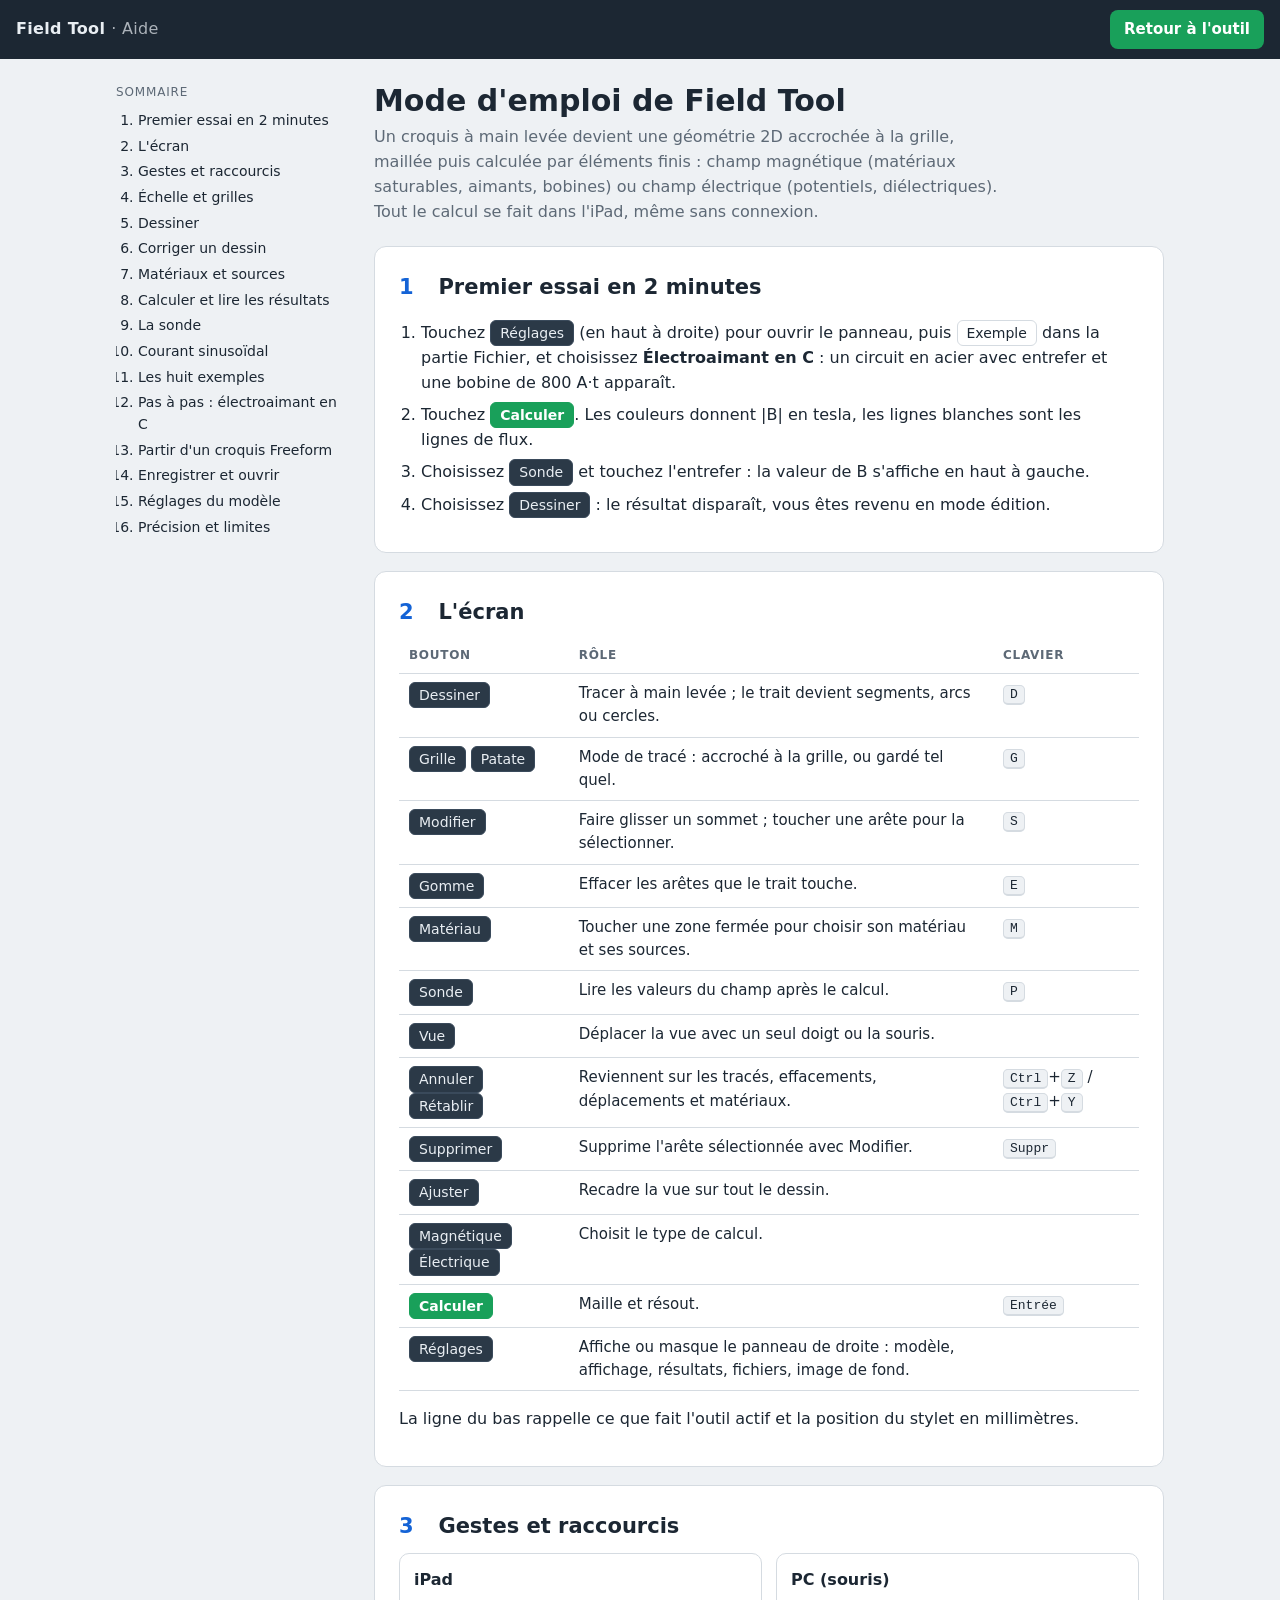
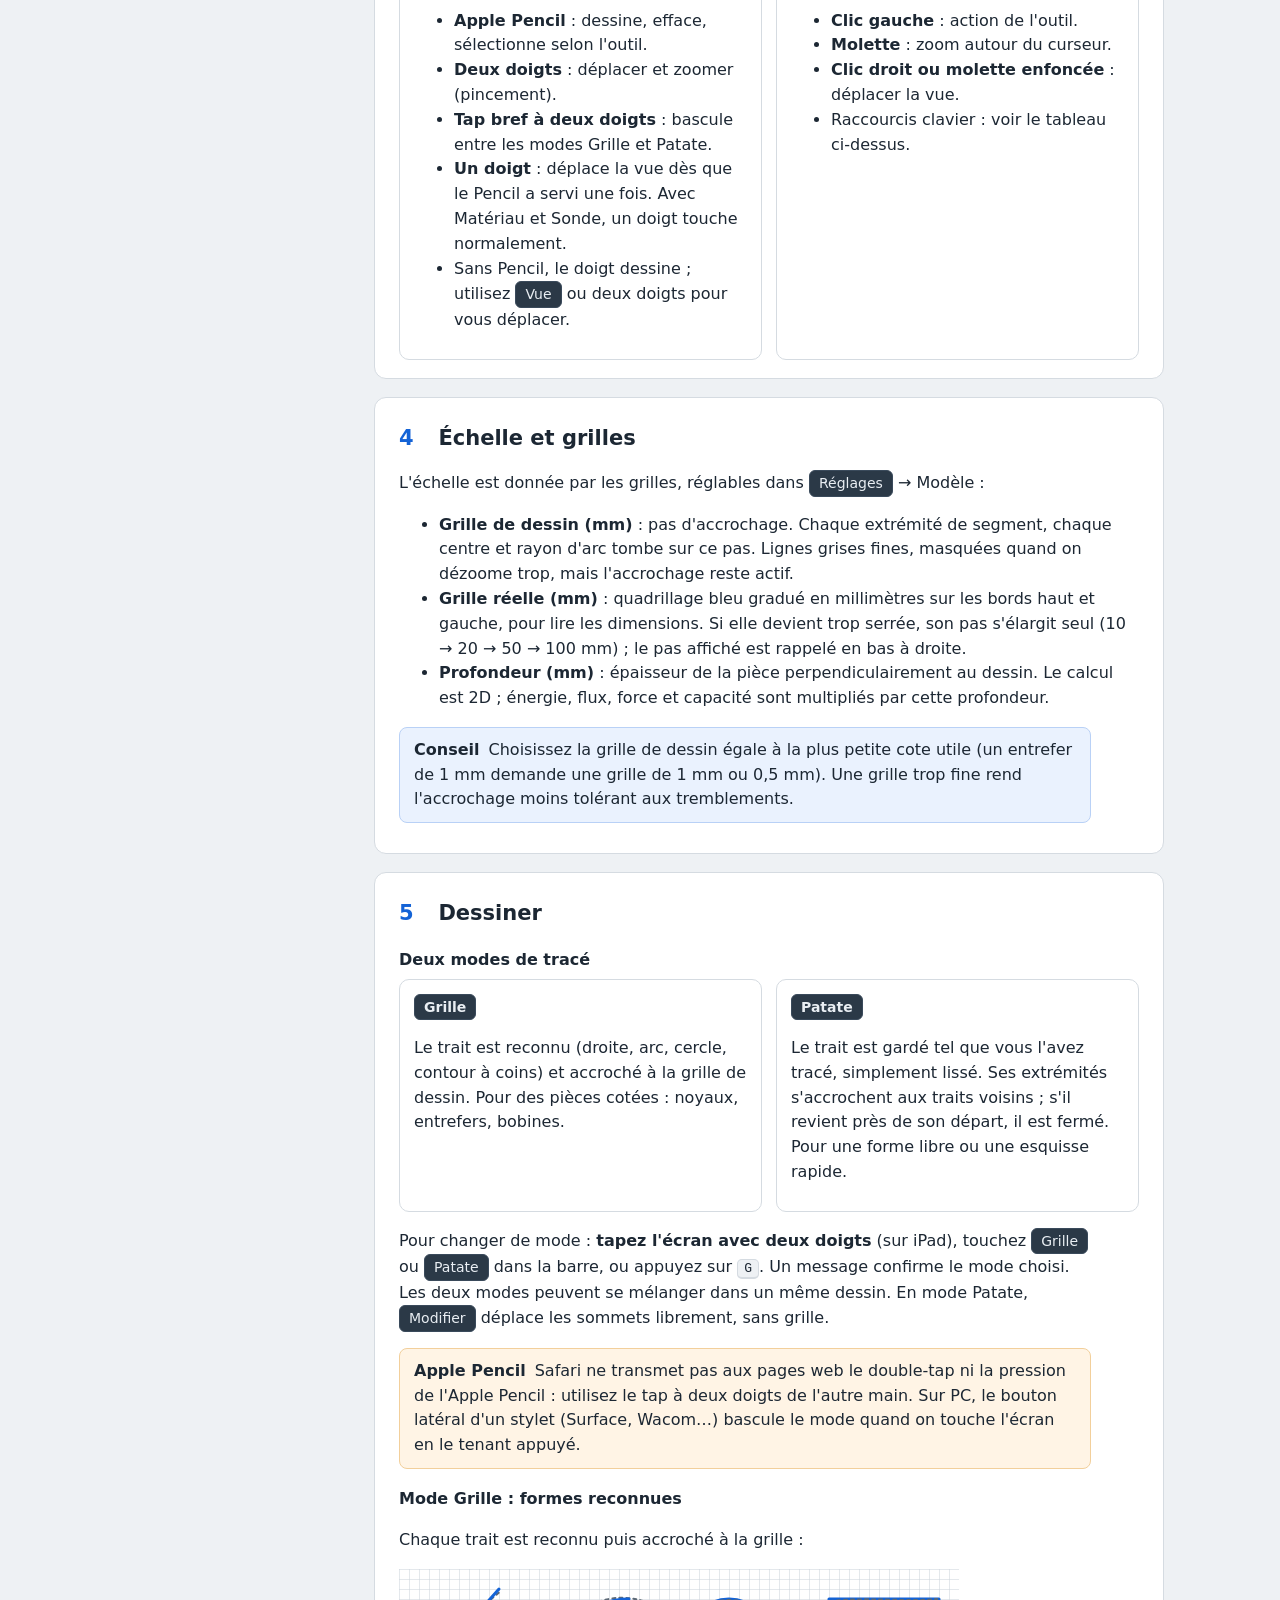
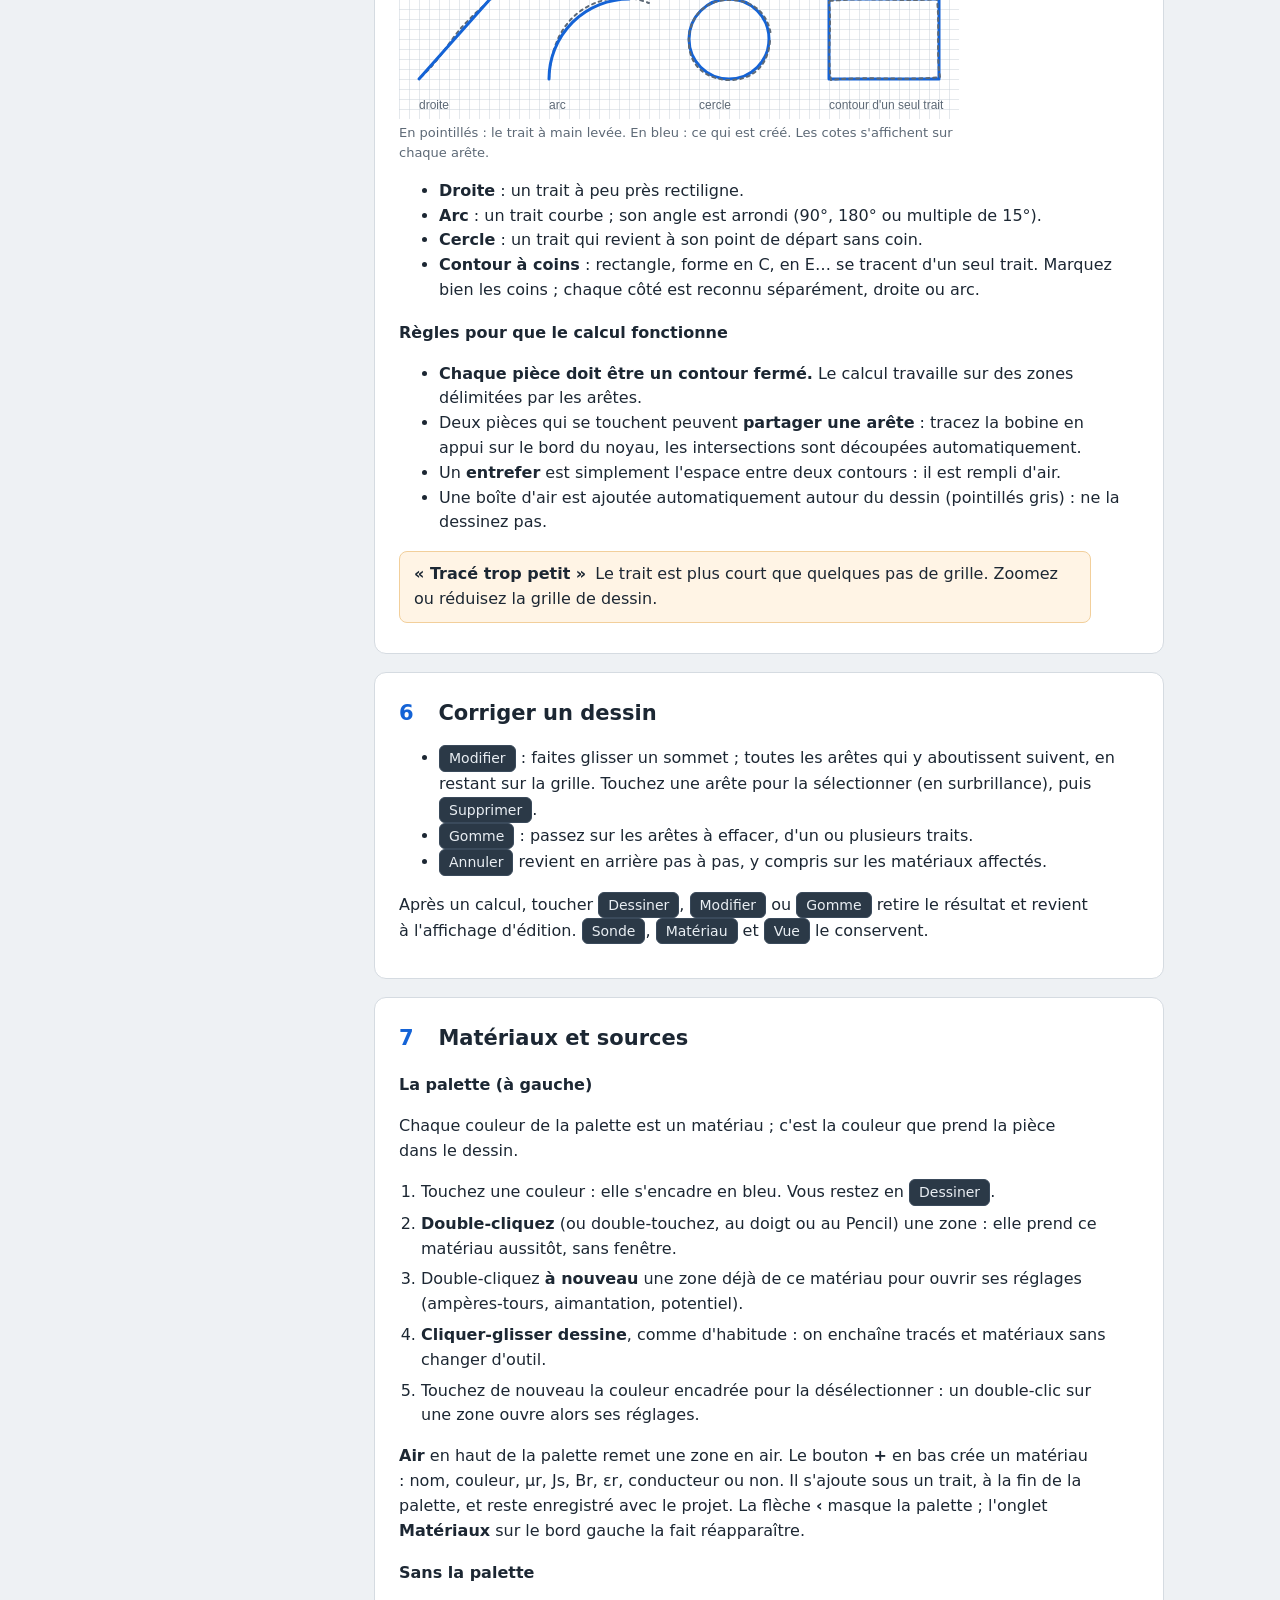
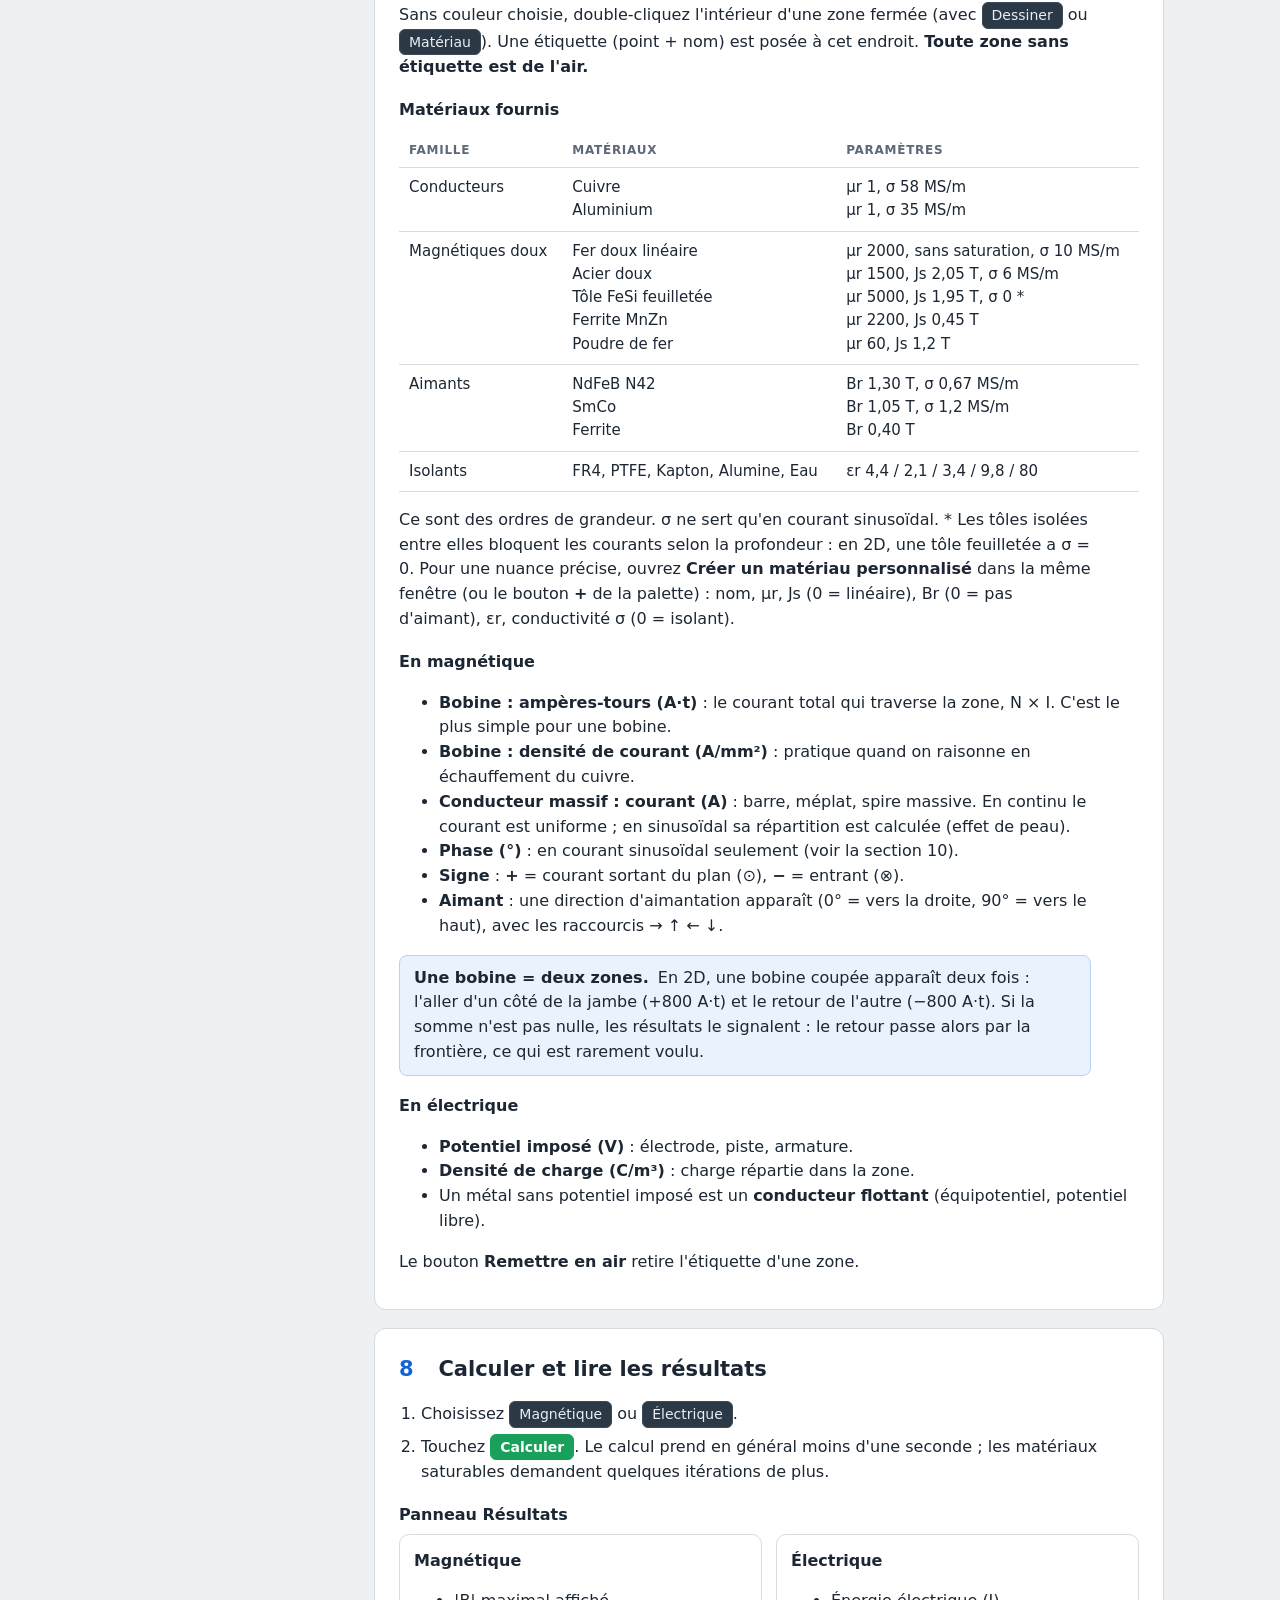
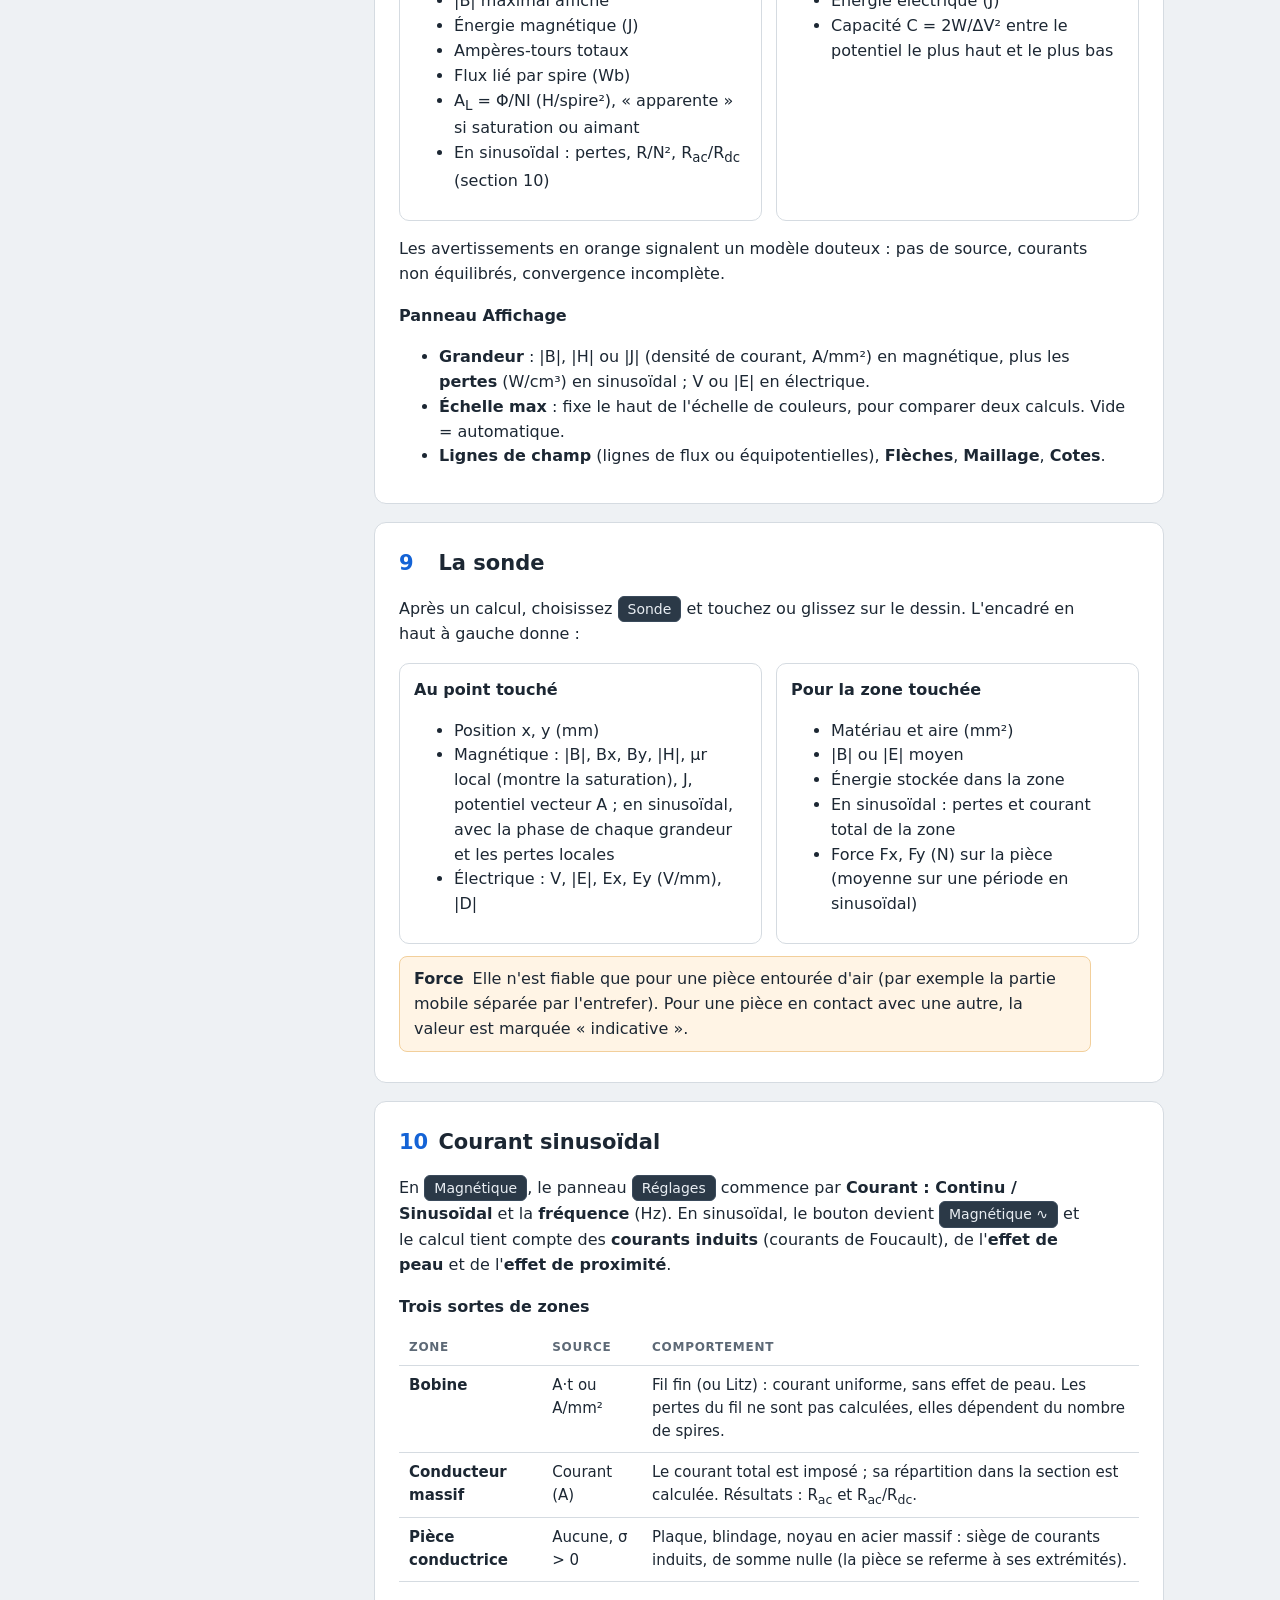
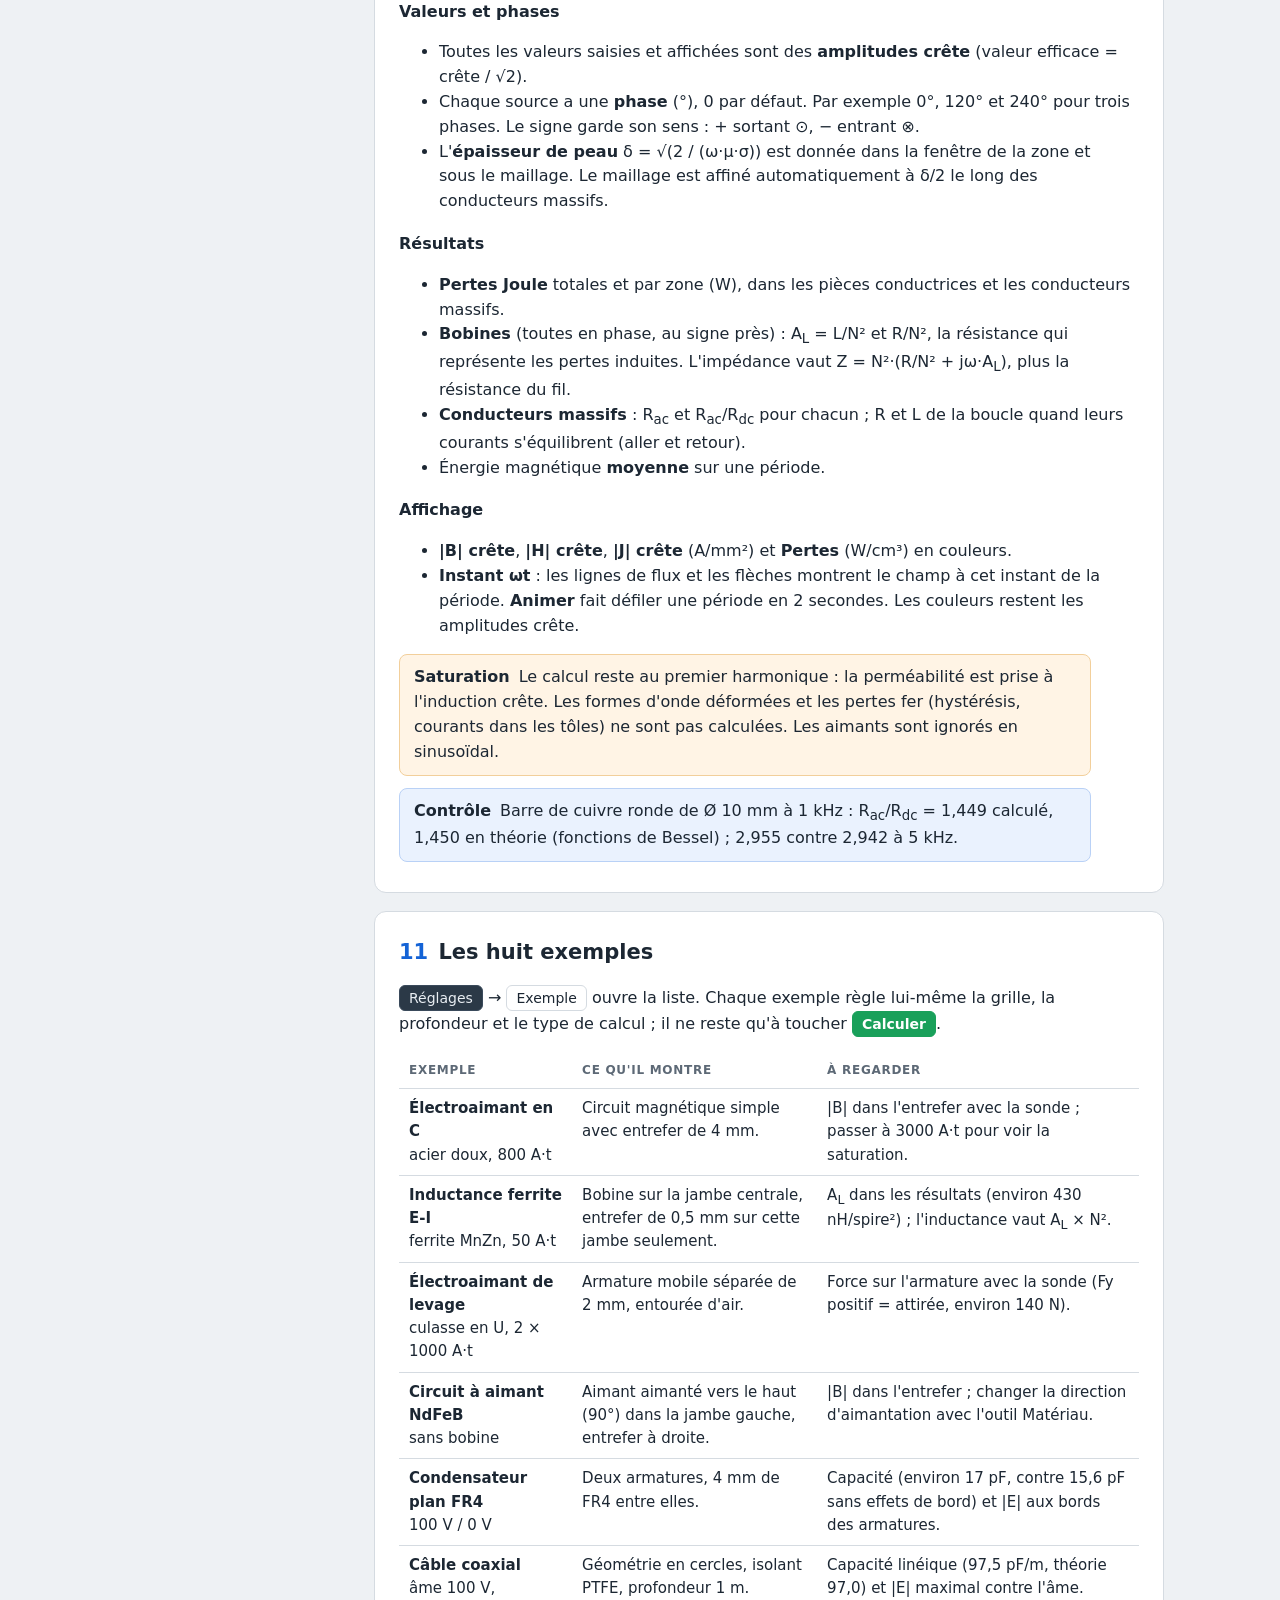
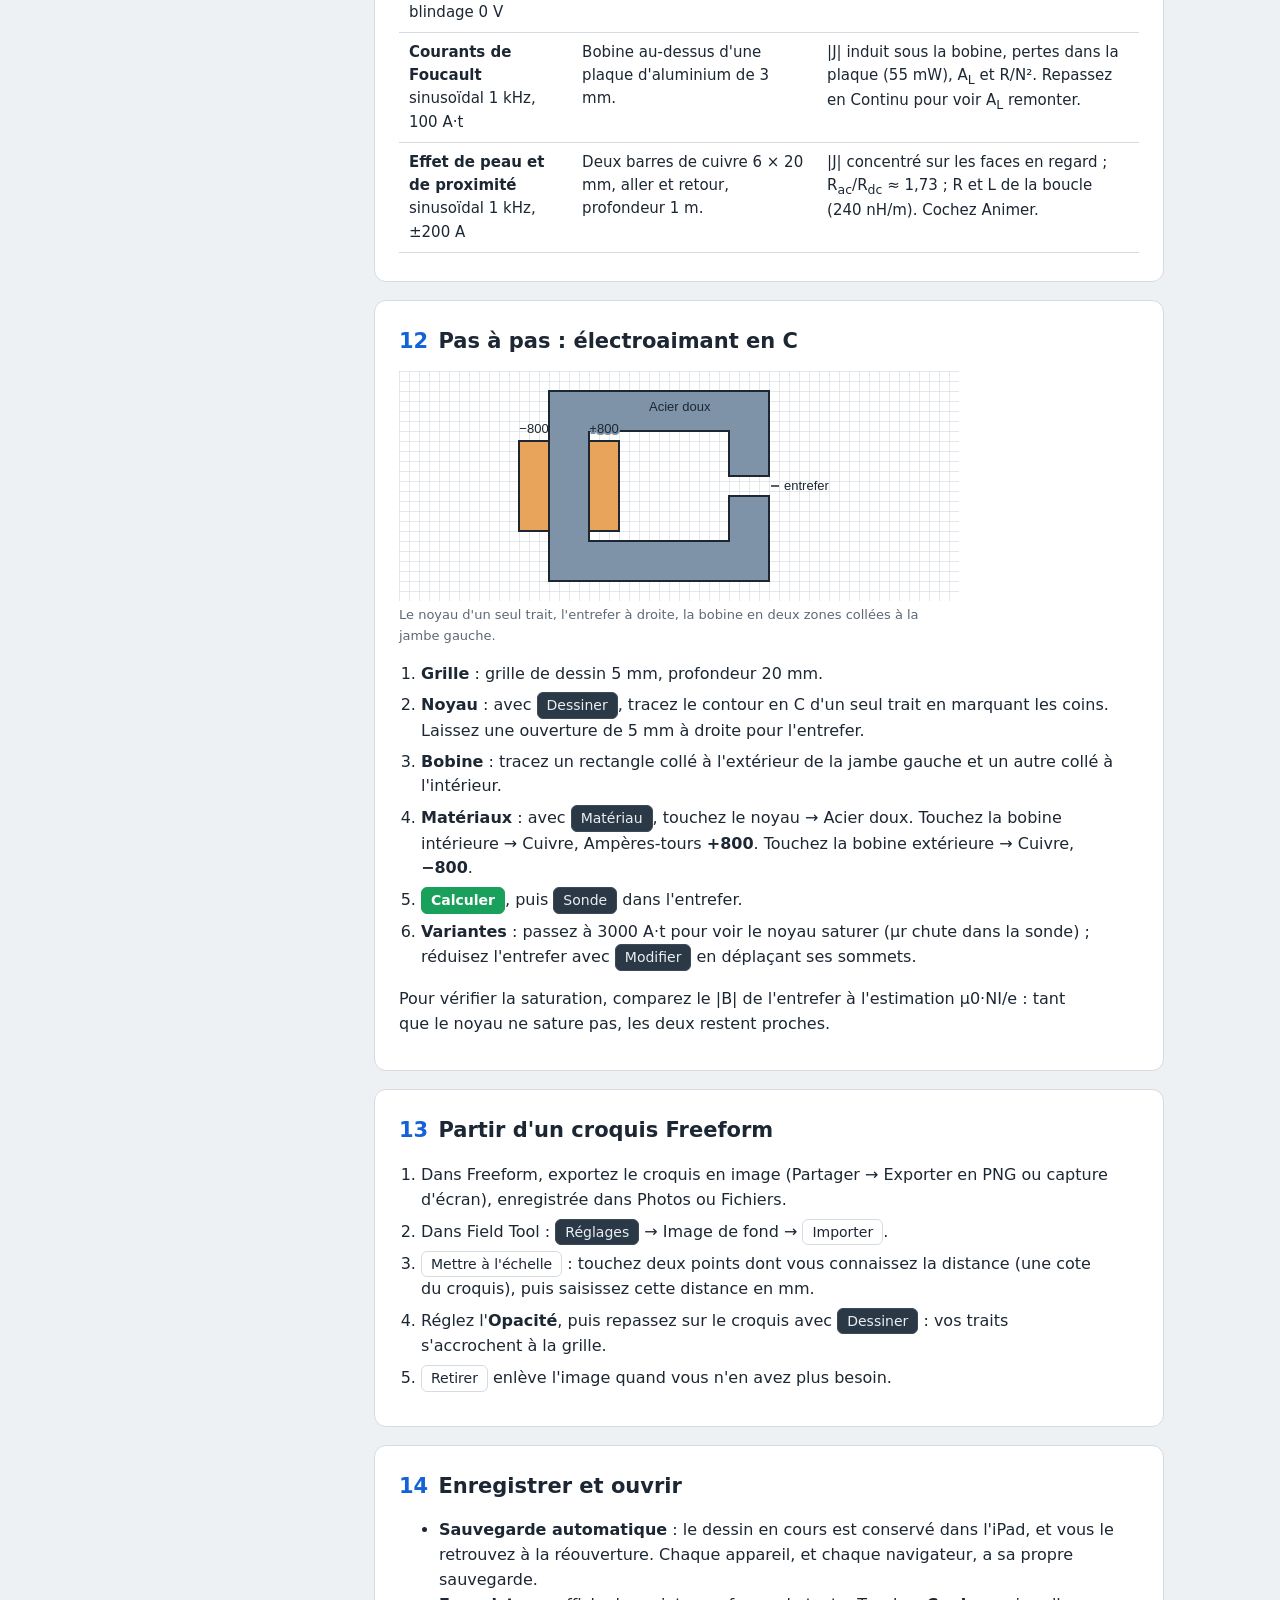
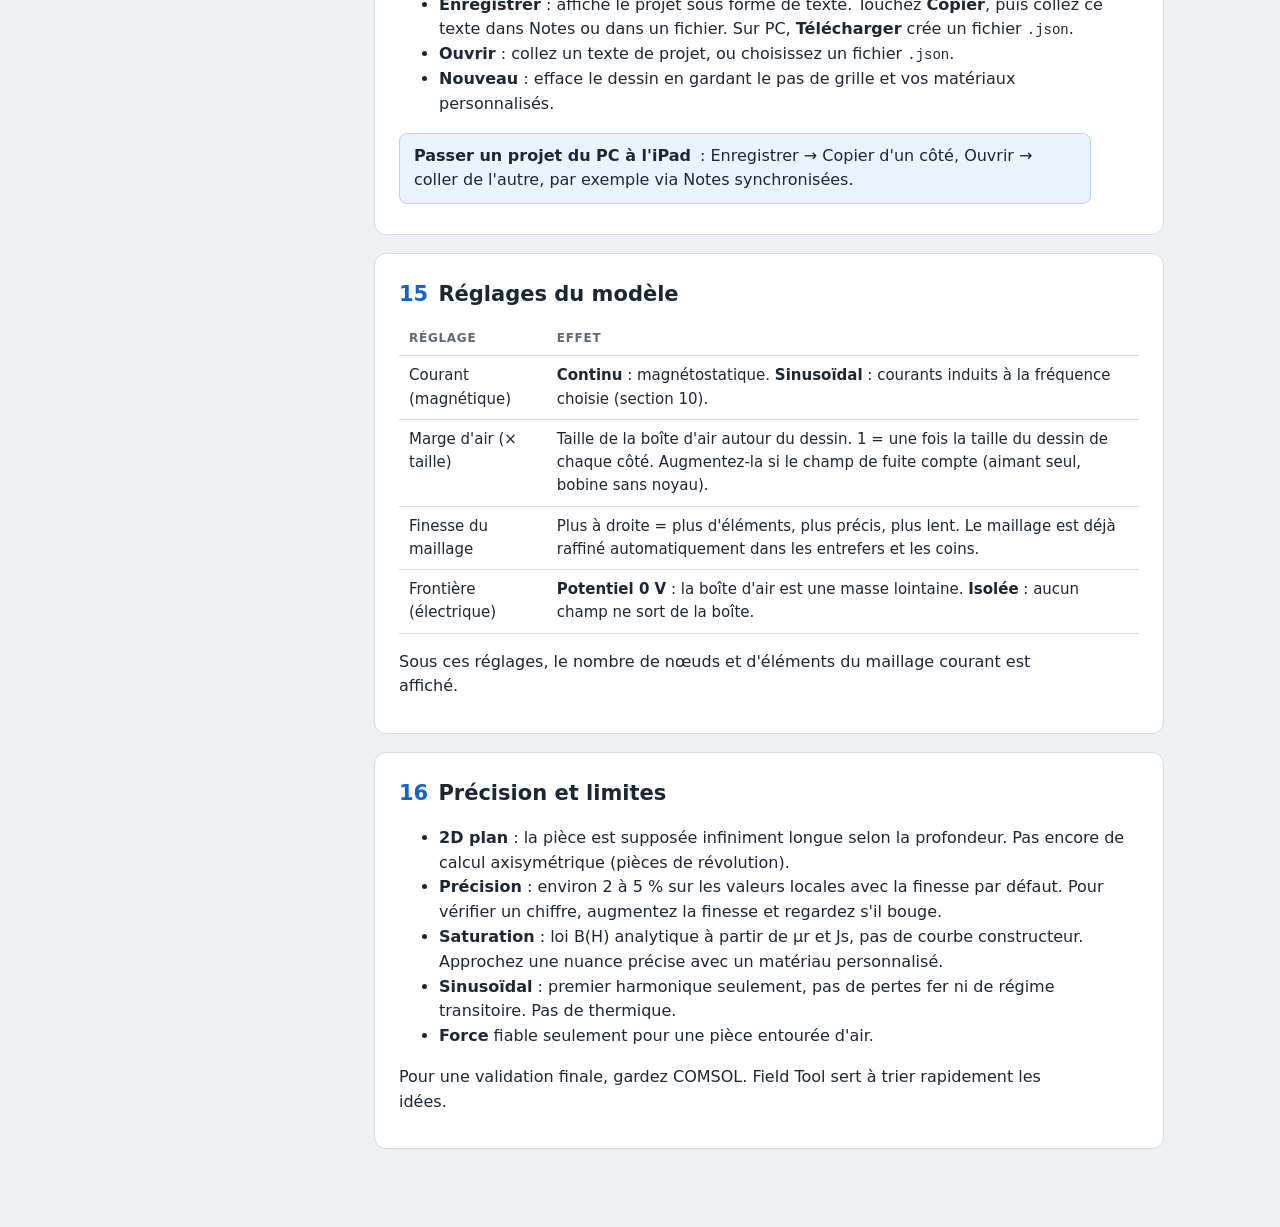
==== commit e8816270: "Courant sinusoïdal : courants induits, effet de peau, |J| et pertes Solveur harmonique complexe (COC" ====
--- a/aide.html
+++ b/aide.html
@@ -118,7 +118,8 @@
     <li><a href="#materiaux">Matériaux et sources</a></li>
     <li><a href="#calcul">Calculer et lire les résultats</a></li>
     <li><a href="#sonde">La sonde</a></li>
-    <li><a href="#exemples">Les six exemples</a></li>
+    <li><a href="#ac">Courant sinusoïdal</a></li>
+    <li><a href="#exemples">Les huit exemples</a></li>
     <li><a href="#exemple">Pas à pas : électroaimant en C</a></li>
     <li><a href="#croquis">Partir d'un croquis Freeform</a></li>
     <li><a href="#fichiers">Enregistrer et ouvrir</a></li>
@@ -278,17 +279,19 @@
   <h3>Matériaux fournis</h3>
   <div class="tbl"><table>
     <tr><th>Famille</th><th>Matériaux</th><th>Paramètres</th></tr>
-    <tr><td>Conducteurs</td><td>Cuivre (bobine), Aluminium</td><td class="num">µr 1</td></tr>
-    <tr><td>Magnétiques doux</td><td>Fer doux linéaire<br>Acier doux<br>Tôle FeSi<br>Ferrite MnZn<br>Poudre de fer</td><td class="num">µr 2000, sans saturation<br>µr 1500, Js 2,05 T<br>µr 5000, Js 1,95 T<br>µr 2200, Js 0,45 T<br>µr 60, Js 1,2 T</td></tr>
-    <tr><td>Aimants</td><td>NdFeB N42<br>SmCo<br>Ferrite</td><td class="num">Br 1,30 T<br>Br 1,05 T<br>Br 0,40 T</td></tr>
+    <tr><td>Conducteurs</td><td>Cuivre<br>Aluminium</td><td class="num">µr 1, σ 58 MS/m<br>µr 1, σ 35 MS/m</td></tr>
+    <tr><td>Magnétiques doux</td><td>Fer doux linéaire<br>Acier doux<br>Tôle FeSi feuilletée<br>Ferrite MnZn<br>Poudre de fer</td><td class="num">µr 2000, sans saturation, σ 10 MS/m<br>µr 1500, Js 2,05 T, σ 6 MS/m<br>µr 5000, Js 1,95 T, σ 0 *<br>µr 2200, Js 0,45 T<br>µr 60, Js 1,2 T</td></tr>
+    <tr><td>Aimants</td><td>NdFeB N42<br>SmCo<br>Ferrite</td><td class="num">Br 1,30 T, σ 0,67 MS/m<br>Br 1,05 T, σ 1,2 MS/m<br>Br 0,40 T</td></tr>
     <tr><td>Isolants</td><td>FR4, PTFE, Kapton, Alumine, Eau</td><td class="num">εr 4,4 / 2,1 / 3,4 / 9,8 / 80</td></tr>
   </table></div>
-  <p>Ce sont des ordres de grandeur. Pour une nuance précise, ouvrez <b>Créer un matériau personnalisé</b> dans la même fenêtre : nom, µr, Js (0 = linéaire), Br (0 = pas d'aimant), εr, conducteur ou non.</p>
+  <p>Ce sont des ordres de grandeur. σ ne sert qu'en courant sinusoïdal. * Les tôles isolées entre elles bloquent les courants selon la profondeur : en 2D, une tôle feuilletée a σ = 0. Pour une nuance précise, ouvrez <b>Créer un matériau personnalisé</b> dans la même fenêtre (ou le bouton <b>+</b> de la palette) : nom, µr, Js (0 = linéaire), Br (0 = pas d'aimant), εr, conductivité σ (0 = isolant).</p>
 
   <h3>En magnétique</h3>
   <ul>
-    <li><b>Ampères-tours totaux (A·t)</b> : le courant total qui traverse la zone, N × I. C'est le plus simple pour une bobine.</li>
-    <li><b>Densité de courant (A/mm²)</b> : pratique quand on raisonne en échauffement du cuivre.</li>
+    <li><b>Bobine : ampères-tours (A·t)</b> : le courant total qui traverse la zone, N × I. C'est le plus simple pour une bobine.</li>
+    <li><b>Bobine : densité de courant (A/mm²)</b> : pratique quand on raisonne en échauffement du cuivre.</li>
+    <li><b>Conducteur massif : courant (A)</b> : barre, méplat, spire massive. En continu le courant est uniforme ; en sinusoïdal sa répartition est calculée (effet de peau).</li>
+    <li><b>Phase (°)</b> : en courant sinusoïdal seulement (voir la section 10).</li>
     <li><b>Signe</b> : <b>+</b> = courant sortant du plan (⊙), <b>−</b> = entrant (⊗).</li>
     <li><b>Aimant</b> : une direction d'aimantation apparaît (0° = vers la droite, 90° = vers le haut), avec les raccourcis → ↑ ← ↓.</li>
   </ul>
@@ -319,6 +322,7 @@
         <li>Ampères-tours totaux</li>
         <li>Flux lié par spire (Wb)</li>
         <li>A<sub>L</sub> = Φ/NI (H/spire²), « apparente » si saturation ou aimant</li>
+        <li>En sinusoïdal : pertes, R/N², R<sub>ac</sub>/R<sub>dc</sub> (section 10)</li>
       </ul>
     </div>
     <div class="card">
@@ -332,7 +336,7 @@
   <p>Les avertissements en orange signalent un modèle douteux : pas de source, courants non équilibrés, convergence incomplète.</p>
   <h3>Panneau Affichage</h3>
   <ul>
-    <li><b>Grandeur</b> : |B| ou |H| en magnétique, V ou |E| en électrique.</li>
+    <li><b>Grandeur</b> : |B|, |H| ou |J| (densité de courant, A/mm²) en magnétique, plus les <b>pertes</b> (W/cm³) en sinusoïdal ; V ou |E| en électrique.</li>
     <li><b>Échelle max</b> : fixe le haut de l'échelle de couleurs, pour comparer deux calculs. Vide = automatique.</li>
     <li><b>Lignes de champ</b> (lignes de flux ou équipotentielles), <b>Flèches</b>, <b>Maillage</b>, <b>Cotes</b>.</li>
   </ul>
@@ -346,7 +350,7 @@
       <h3>Au point touché</h3>
       <ul>
         <li>Position x, y (mm)</li>
-        <li>Magnétique : |B|, Bx, By, |H|, µr local (montre la saturation), potentiel vecteur A</li>
+        <li>Magnétique : |B|, Bx, By, |H|, µr local (montre la saturation), J, potentiel vecteur A ; en sinusoïdal, avec la phase de chaque grandeur et les pertes locales</li>
         <li>Électrique : V, |E|, Ex, Ey (V/mm), |D|</li>
       </ul>
     </div>
@@ -356,15 +360,48 @@
         <li>Matériau et aire (mm²)</li>
         <li>|B| ou |E| moyen</li>
         <li>Énergie stockée dans la zone</li>
-        <li>Force Fx, Fy (N) sur la pièce</li>
+        <li>En sinusoïdal : pertes et courant total de la zone</li>
+        <li>Force Fx, Fy (N) sur la pièce (moyenne sur une période en sinusoïdal)</li>
       </ul>
     </div>
   </div>
   <div class="warn"><b>Force</b> Elle n'est fiable que pour une pièce entourée d'air (par exemple la partie mobile séparée par l'entrefer). Pour une pièce en contact avec une autre, la valeur est marquée « indicative ».</div>
 </section>
 
+<section id="ac">
+  <h2><span class="n">10</span>Courant sinusoïdal</h2>
+  <p>En <span class="chip">Magnétique</span>, le panneau <span class="chip">Réglages</span> commence par <b>Courant : Continu / Sinusoïdal</b> et la <b>fréquence</b> (Hz). En sinusoïdal, le bouton devient <span class="chip">Magnétique ∿</span> et le calcul tient compte des <b>courants induits</b> (courants de Foucault), de l'<b>effet de peau</b> et de l'<b>effet de proximité</b>.</p>
+  <h3>Trois sortes de zones</h3>
+  <div class="tbl"><table>
+    <tr><th>Zone</th><th>Source</th><th>Comportement</th></tr>
+    <tr><td><b>Bobine</b></td><td>A·t ou A/mm²</td><td>Fil fin (ou Litz) : courant uniforme, sans effet de peau. Les pertes du fil ne sont pas calculées, elles dépendent du nombre de spires.</td></tr>
+    <tr><td><b>Conducteur massif</b></td><td>Courant (A)</td><td>Le courant total est imposé ; sa répartition dans la section est calculée. Résultats : R<sub>ac</sub> et R<sub>ac</sub>/R<sub>dc</sub>.</td></tr>
+    <tr><td><b>Pièce conductrice</b></td><td>Aucune, σ &gt; 0</td><td>Plaque, blindage, noyau en acier massif : siège de courants induits, de somme nulle (la pièce se referme à ses extrémités).</td></tr>
+  </table></div>
+  <h3>Valeurs et phases</h3>
+  <ul>
+    <li>Toutes les valeurs saisies et affichées sont des <b>amplitudes crête</b> (valeur efficace = crête / √2).</li>
+    <li>Chaque source a une <b>phase</b> (°), 0 par défaut. Par exemple 0°, 120° et 240° pour trois phases. Le signe garde son sens : + sortant ⊙, − entrant ⊗.</li>
+    <li>L'<b>épaisseur de peau</b> δ = √(2 / (ω·µ·σ)) est donnée dans la fenêtre de la zone et sous le maillage. Le maillage est affiné automatiquement à δ/2 le long des conducteurs massifs.</li>
+  </ul>
+  <h3>Résultats</h3>
+  <ul>
+    <li><b>Pertes Joule</b> totales et par zone (W), dans les pièces conductrices et les conducteurs massifs.</li>
+    <li><b>Bobines</b> (toutes en phase, au signe près) : A<sub>L</sub> = L/N² et R/N², la résistance qui représente les pertes induites. L'impédance vaut Z = N²·(R/N² + jω·A<sub>L</sub>), plus la résistance du fil.</li>
+    <li><b>Conducteurs massifs</b> : R<sub>ac</sub> et R<sub>ac</sub>/R<sub>dc</sub> pour chacun ; R et L de la boucle quand leurs courants s'équilibrent (aller et retour).</li>
+    <li>Énergie magnétique <b>moyenne</b> sur une période.</li>
+  </ul>
+  <h3>Affichage</h3>
+  <ul>
+    <li><b>|B| crête</b>, <b>|H| crête</b>, <b>|J| crête</b> (A/mm²) et <b>Pertes</b> (W/cm³) en couleurs.</li>
+    <li><b>Instant ωt</b> : les lignes de flux et les flèches montrent le champ à cet instant de la période. <b>Animer</b> fait défiler une période en 2 secondes. Les couleurs restent les amplitudes crête.</li>
+  </ul>
+  <div class="warn"><b>Saturation</b> Le calcul reste au premier harmonique : la perméabilité est prise à l'induction crête. Les formes d'onde déformées et les pertes fer (hystérésis, courants dans les tôles) ne sont pas calculées. Les aimants sont ignorés en sinusoïdal.</div>
+  <div class="tip"><b>Contrôle</b> Barre de cuivre ronde de Ø 10 mm à 1 kHz : R<sub>ac</sub>/R<sub>dc</sub> = 1,449 calculé, 1,450 en théorie (fonctions de Bessel) ; 2,955 contre 2,942 à 5 kHz.</div>
+</section>
+
 <section id="exemples">
-  <h2><span class="n">10</span>Les six exemples</h2>
+  <h2><span class="n">11</span>Les huit exemples</h2>
   <p><span class="chip">Réglages</span> → <span class="chip light">Exemple</span> ouvre la liste. Chaque exemple règle lui-même la grille, la profondeur et le type de calcul ; il ne reste qu'à toucher <span class="chip go">Calculer</span>.</p>
   <div class="tbl"><table>
     <tr><th>Exemple</th><th>Ce qu'il montre</th><th>À regarder</th></tr>
@@ -374,11 +411,13 @@
     <tr><td><b>Circuit à aimant NdFeB</b><br>sans bobine</td><td>Aimant aimanté vers le haut (90°) dans la jambe gauche, entrefer à droite.</td><td>|B| dans l'entrefer ; changer la direction d'aimantation avec l'outil Matériau.</td></tr>
     <tr><td><b>Condensateur plan FR4</b><br>100 V / 0 V</td><td>Deux armatures, 4 mm de FR4 entre elles.</td><td>Capacité (environ 17 pF, contre 15,6 pF sans effets de bord) et |E| aux bords des armatures.</td></tr>
     <tr><td><b>Câble coaxial</b><br>âme 100 V, blindage 0 V</td><td>Géométrie en cercles, isolant PTFE, profondeur 1 m.</td><td>Capacité linéique (97,5 pF/m, théorie 97,0) et |E| maximal contre l'âme.</td></tr>
+    <tr><td><b>Courants de Foucault</b><br>sinusoïdal 1 kHz, 100 A·t</td><td>Bobine au-dessus d'une plaque d'aluminium de 3 mm.</td><td>|J| induit sous la bobine, pertes dans la plaque (55 mW), A<sub>L</sub> et R/N². Repassez en Continu pour voir A<sub>L</sub> remonter.</td></tr>
+    <tr><td><b>Effet de peau et de proximité</b><br>sinusoïdal 1 kHz, ±200 A</td><td>Deux barres de cuivre 6 × 20 mm, aller et retour, profondeur 1 m.</td><td>|J| concentré sur les faces en regard ; R<sub>ac</sub>/R<sub>dc</sub> ≈ 1,73 ; R et L de la boucle (240 nH/m). Cochez Animer.</td></tr>
   </table></div>
 </section>
 
 <section id="exemple">
-  <h2><span class="n">11</span>Pas à pas : électroaimant en C</h2>
+  <h2><span class="n">12</span>Pas à pas : électroaimant en C</h2>
   <figure>
     <svg viewBox="0 0 560 230" role="img" aria-label="Circuit en C avec entrefer à droite et bobine en deux zones autour de la jambe gauche">
       <defs><pattern id="g2" width="10" height="10" patternUnits="userSpaceOnUse"><path d="M10 0H0V10" fill="none" stroke="var(--grid)" stroke-width="1"/></pattern></defs>
@@ -408,7 +447,7 @@
 </section>
 
 <section id="croquis">
-  <h2><span class="n">12</span>Partir d'un croquis Freeform</h2>
+  <h2><span class="n">13</span>Partir d'un croquis Freeform</h2>
   <ol class="steps">
     <li>Dans Freeform, exportez le croquis en image (Partager → Exporter en PNG ou capture d'écran), enregistrée dans Photos ou Fichiers.</li>
     <li>Dans Field Tool : <span class="chip">Réglages</span> → Image de fond → <span class="chip light">Importer</span>.</li>
@@ -419,7 +458,7 @@
 </section>
 
 <section id="fichiers">
-  <h2><span class="n">13</span>Enregistrer et ouvrir</h2>
+  <h2><span class="n">14</span>Enregistrer et ouvrir</h2>
   <ul>
     <li><b>Sauvegarde automatique</b> : le dessin en cours est conservé dans l'iPad, et vous le retrouvez à la réouverture. Chaque appareil, et chaque navigateur, a sa propre sauvegarde.</li>
     <li><b>Enregistrer</b> : affiche le projet sous forme de texte. Touchez <b>Copier</b>, puis collez ce texte dans Notes ou dans un fichier. Sur PC, <b>Télécharger</b> crée un fichier <code>.json</code>.</li>
@@ -430,9 +469,10 @@
 </section>
 
 <section id="reglages">
-  <h2><span class="n">14</span>Réglages du modèle</h2>
+  <h2><span class="n">15</span>Réglages du modèle</h2>
   <div class="tbl"><table>
     <tr><th>Réglage</th><th>Effet</th></tr>
+    <tr><td>Courant (magnétique)</td><td><b>Continu</b> : magnétostatique. <b>Sinusoïdal</b> : courants induits à la fréquence choisie (section 10).</td></tr>
     <tr><td>Marge d'air (× taille)</td><td>Taille de la boîte d'air autour du dessin. 1 = une fois la taille du dessin de chaque côté. Augmentez-la si le champ de fuite compte (aimant seul, bobine sans noyau).</td></tr>
     <tr><td>Finesse du maillage</td><td>Plus à droite = plus d'éléments, plus précis, plus lent. Le maillage est déjà raffiné automatiquement dans les entrefers et les coins.</td></tr>
     <tr><td>Frontière (électrique)</td><td><b>Potentiel 0 V</b> : la boîte d'air est une masse lointaine. <b>Isolée</b> : aucun champ ne sort de la boîte.</td></tr>
@@ -441,12 +481,12 @@
 </section>
 
 <section id="limites">
-  <h2><span class="n">15</span>Précision et limites</h2>
+  <h2><span class="n">16</span>Précision et limites</h2>
   <ul>
     <li><b>2D plan</b> : la pièce est supposée infiniment longue selon la profondeur. Pas encore de calcul axisymétrique (pièces de révolution).</li>
     <li><b>Précision</b> : environ 2 à 5 % sur les valeurs locales avec la finesse par défaut. Pour vérifier un chiffre, augmentez la finesse et regardez s'il bouge.</li>
     <li><b>Saturation</b> : loi B(H) analytique à partir de µr et Js, pas de courbe constructeur. Approchez une nuance précise avec un matériau personnalisé.</li>
-    <li><b>Magnétostatique et électrostatique</b> seulement : pas de courants de Foucault, pas de fréquence, pas de thermique.</li>
+    <li><b>Sinusoïdal</b> : premier harmonique seulement, pas de pertes fer ni de régime transitoire. Pas de thermique.</li>
     <li><b>Force</b> fiable seulement pour une pièce entourée d'air.</li>
   </ul>
   <p>Pour une validation finale, gardez COMSOL. Field Tool sert à trier rapidement les idées.</p>
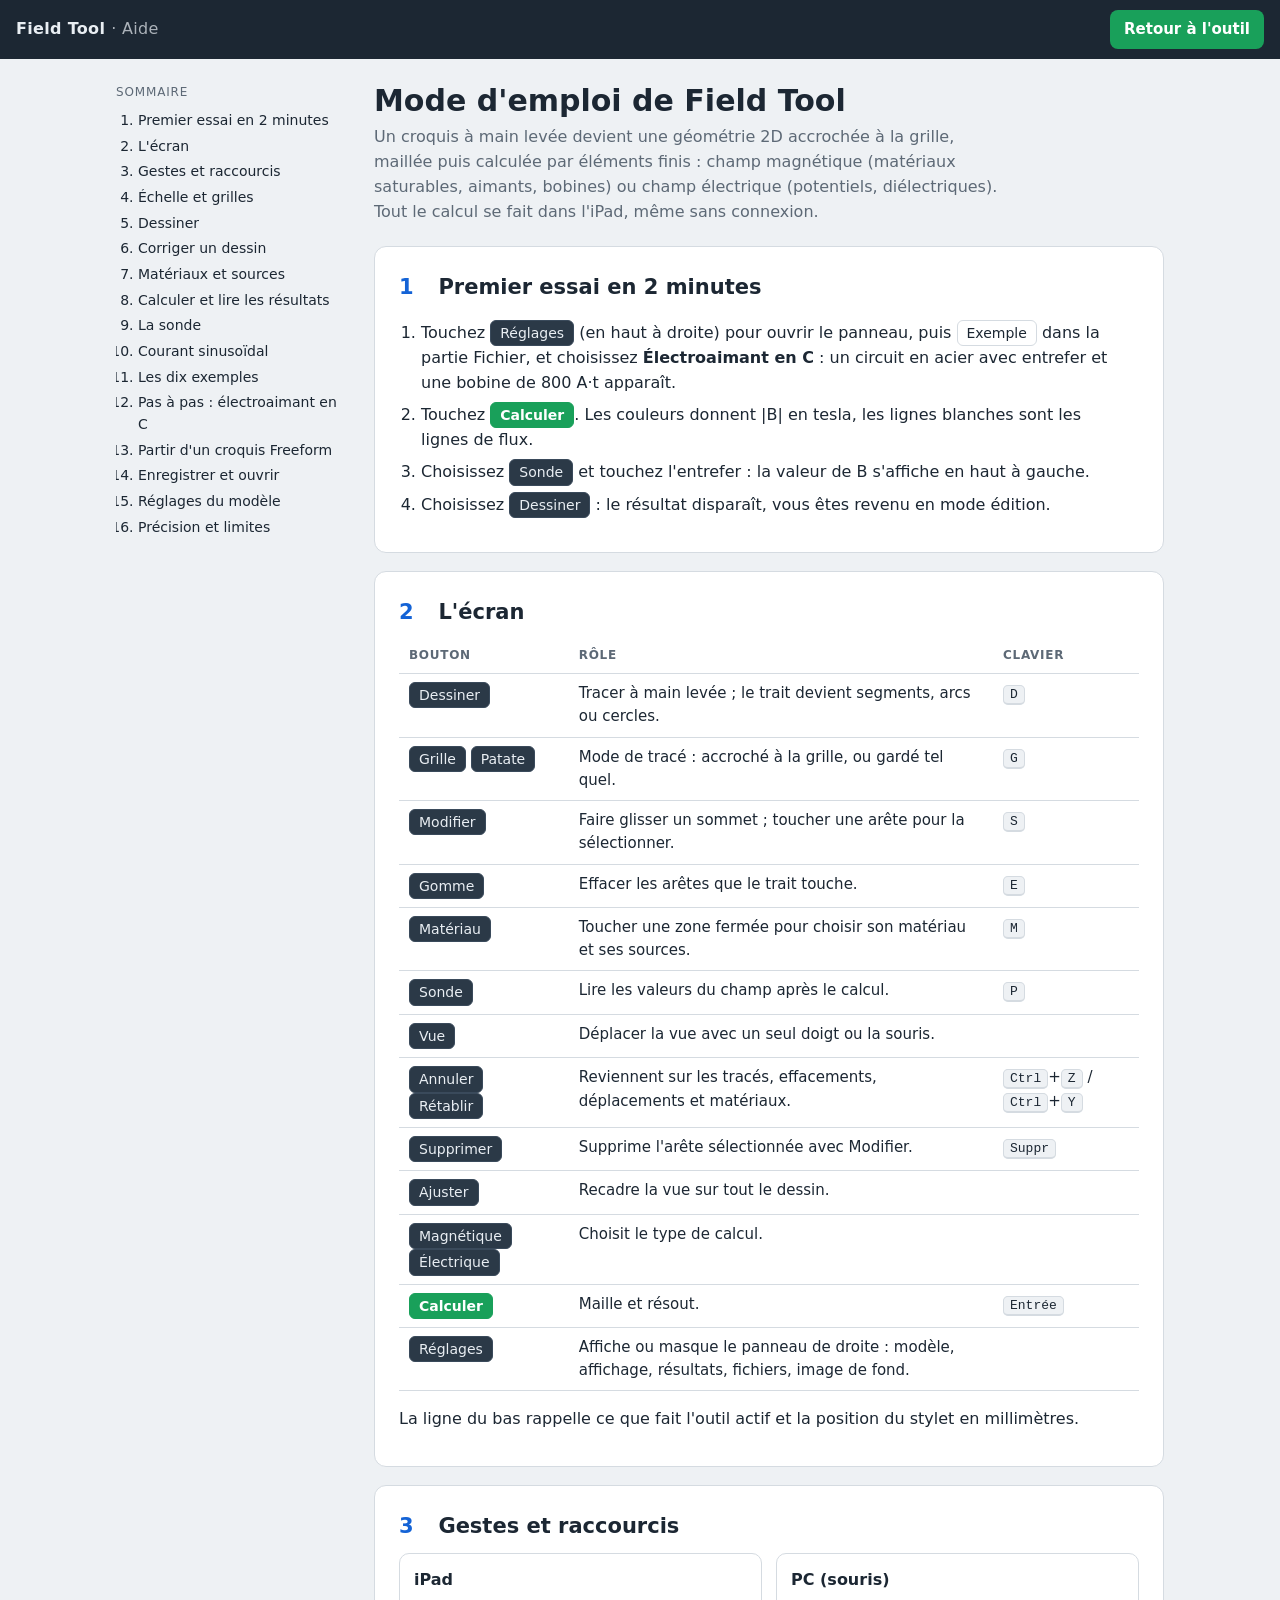
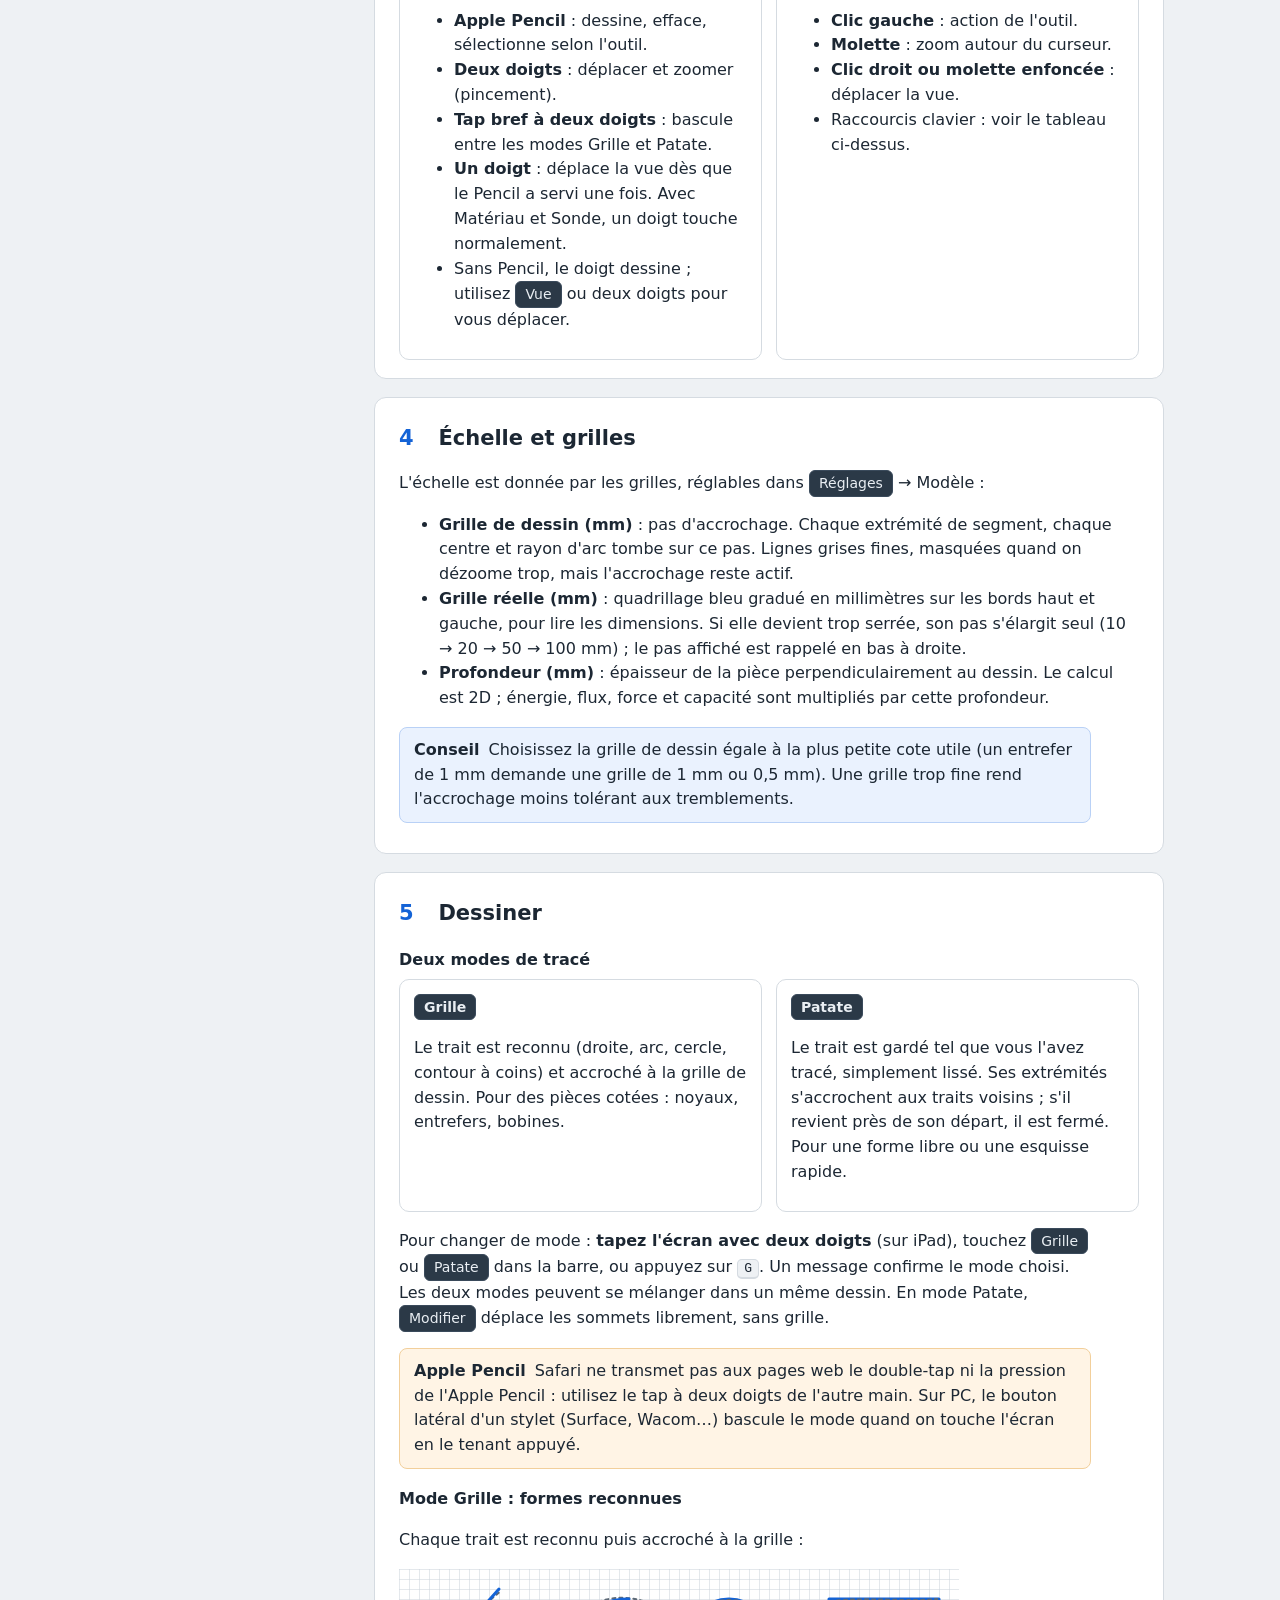
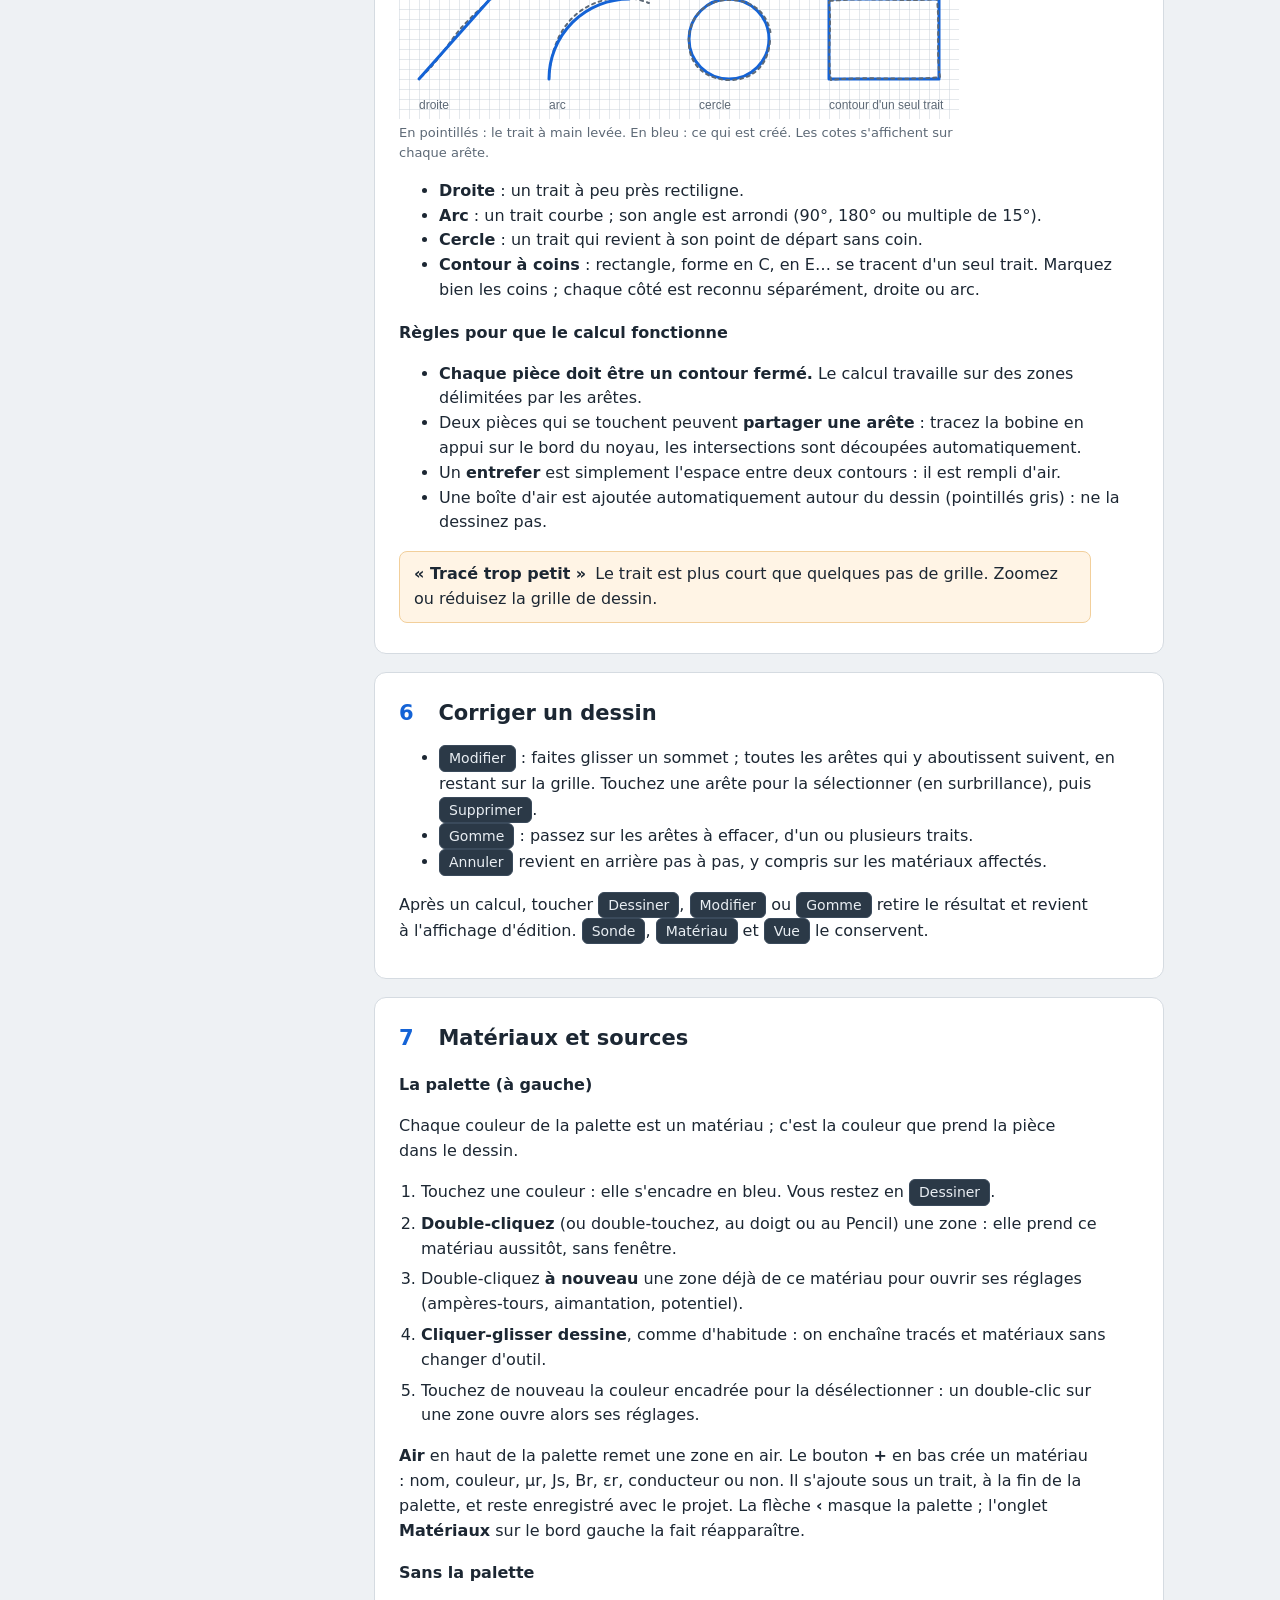
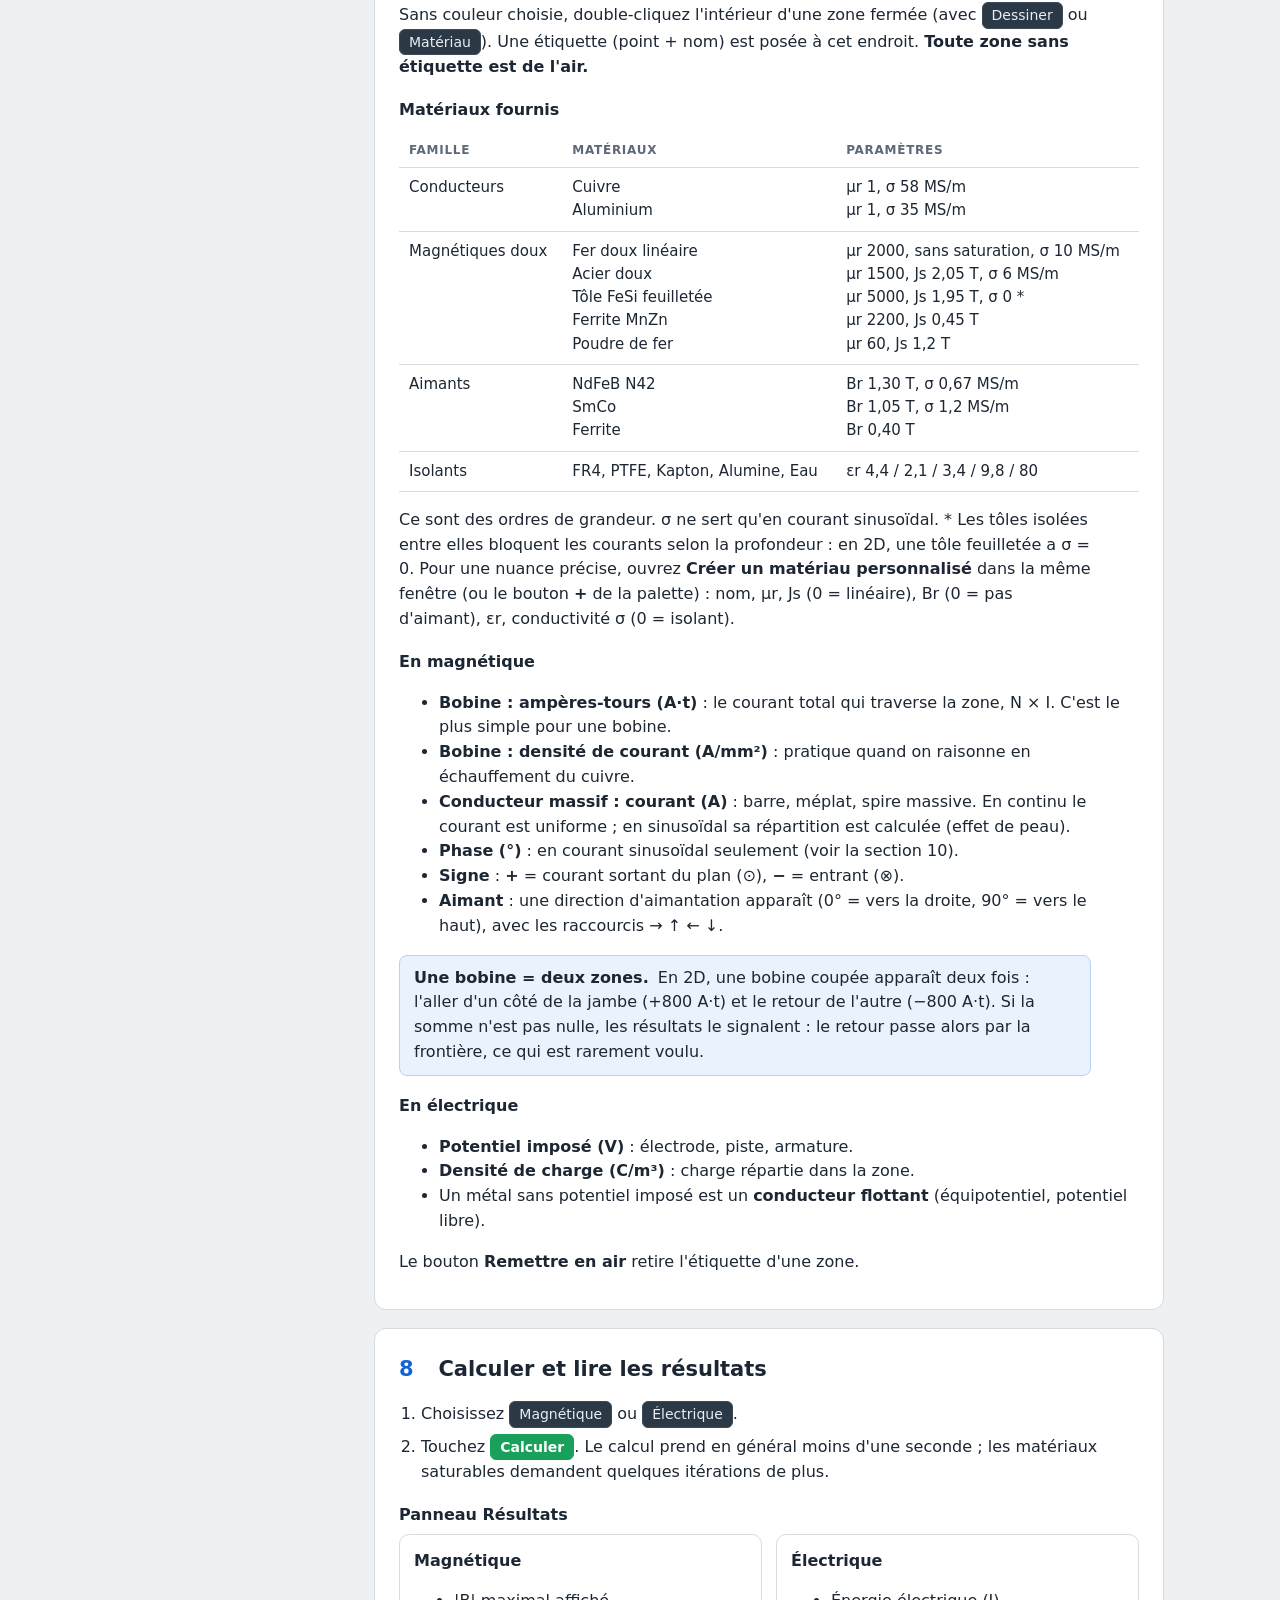
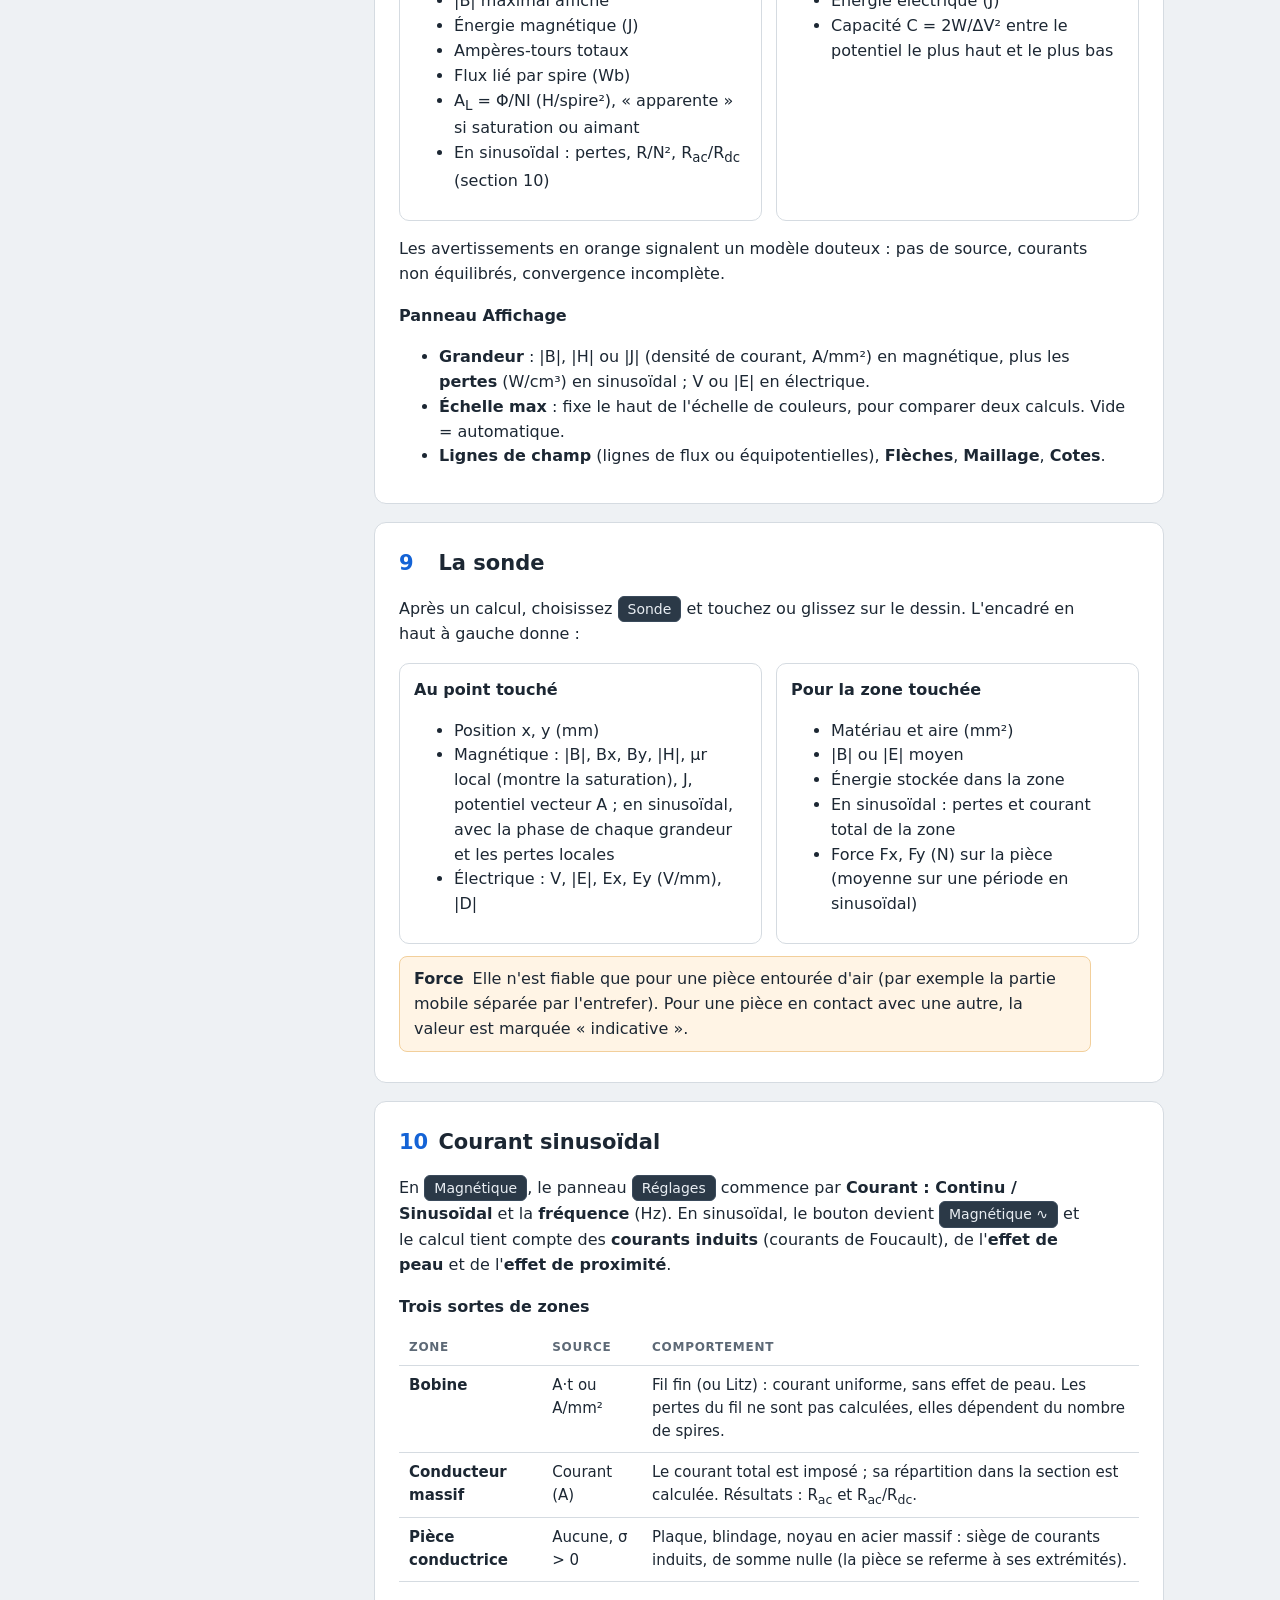
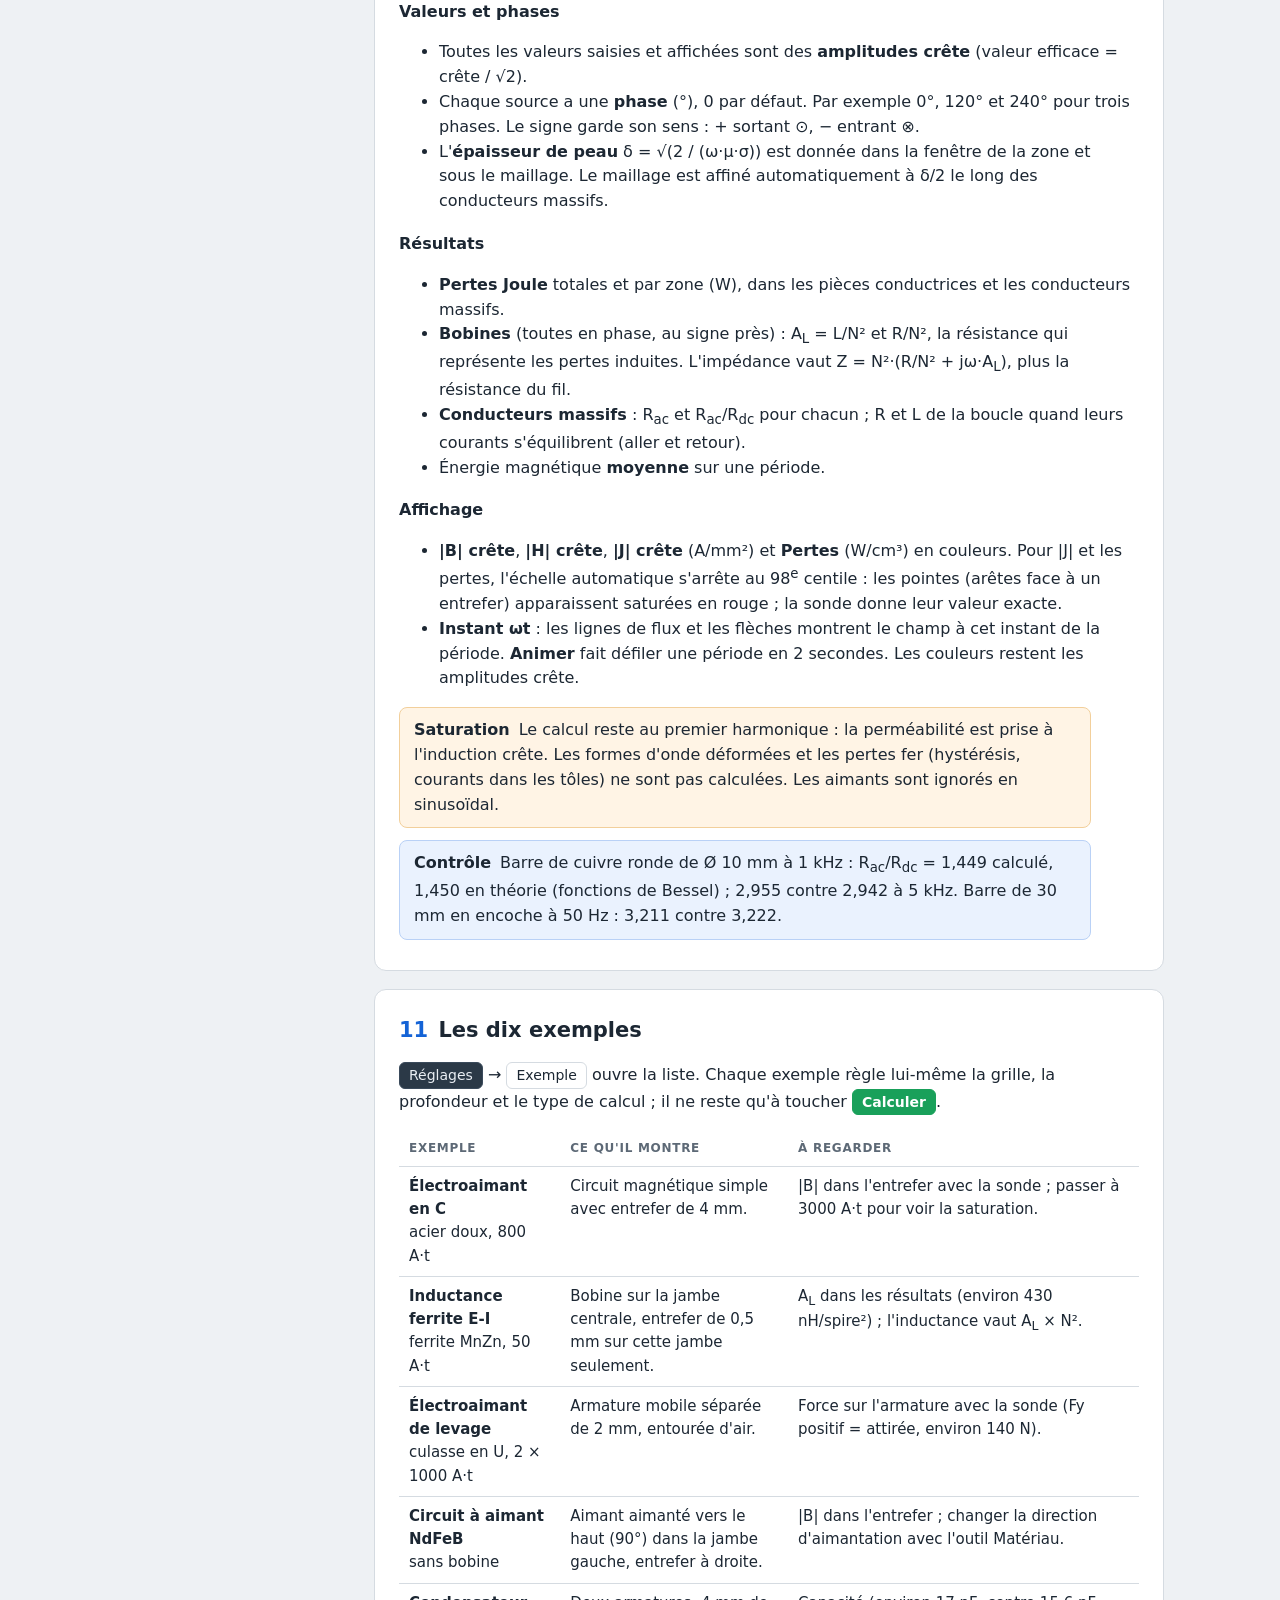
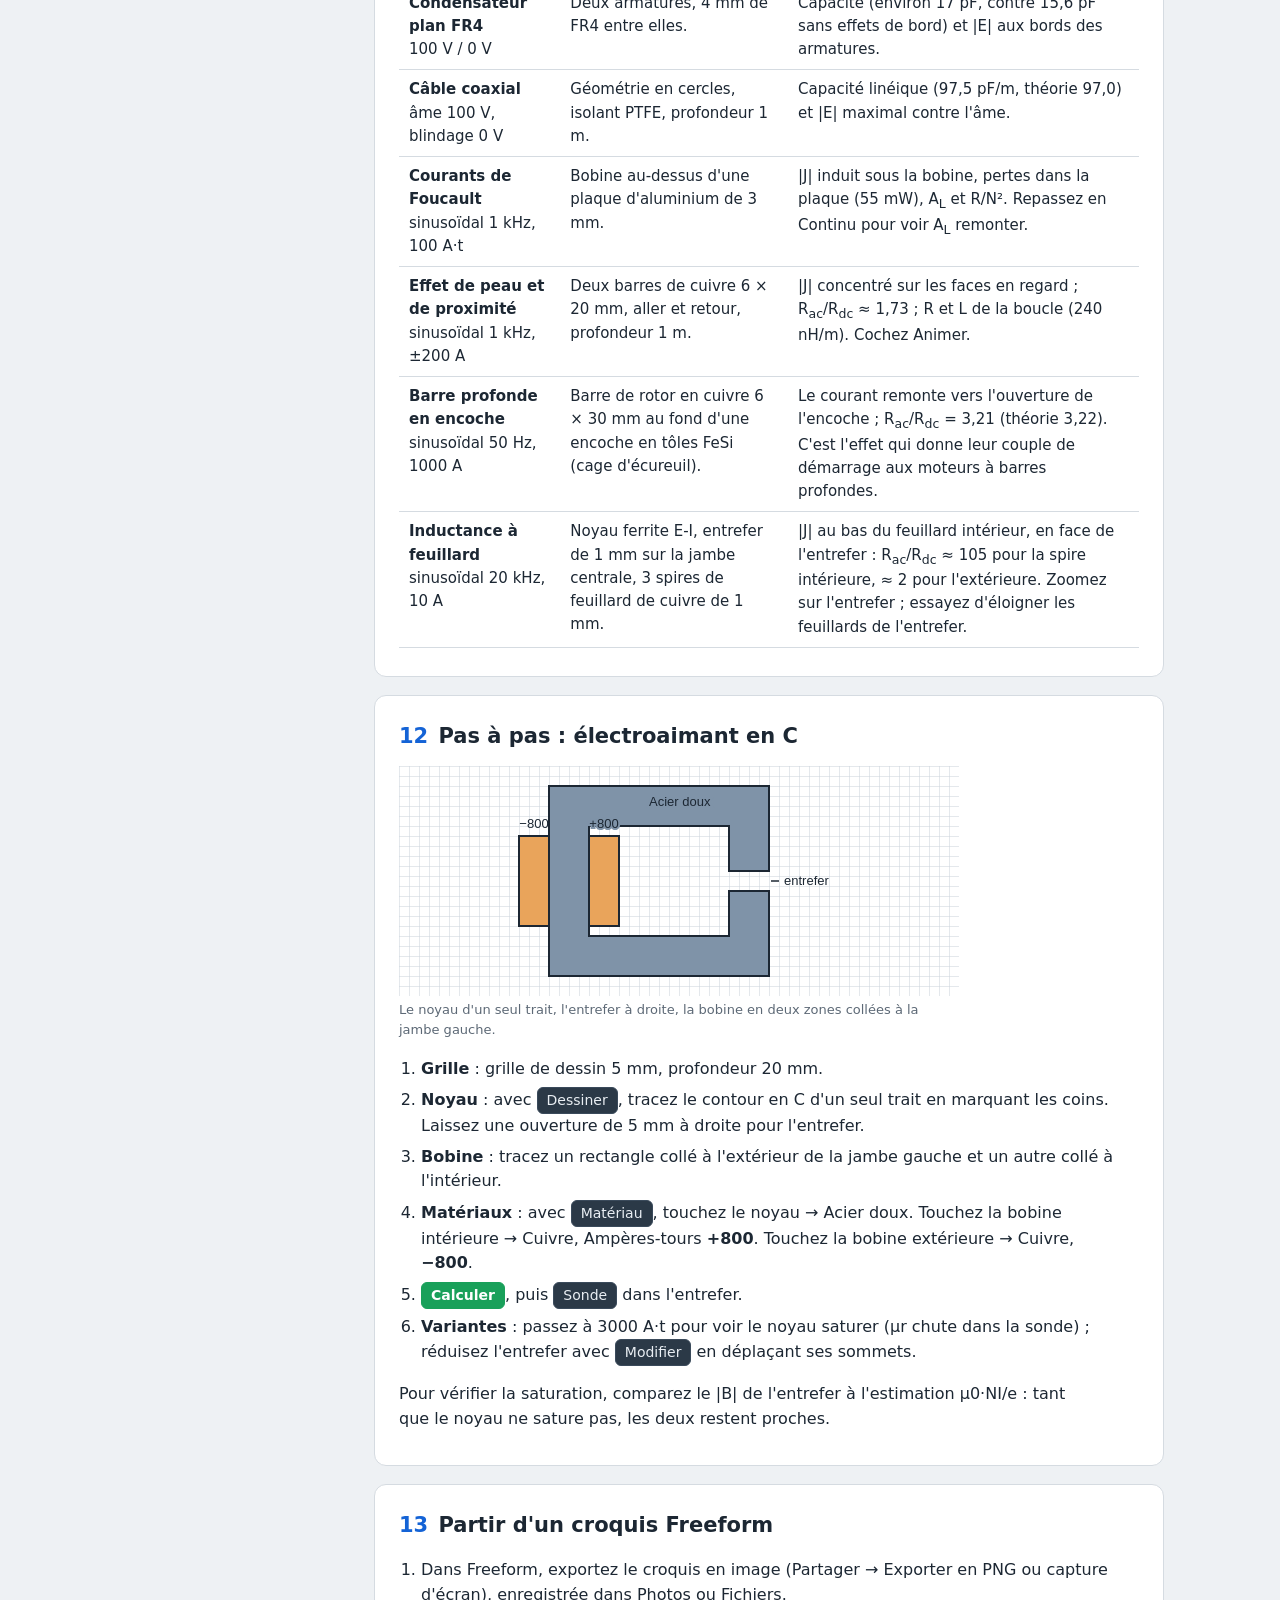
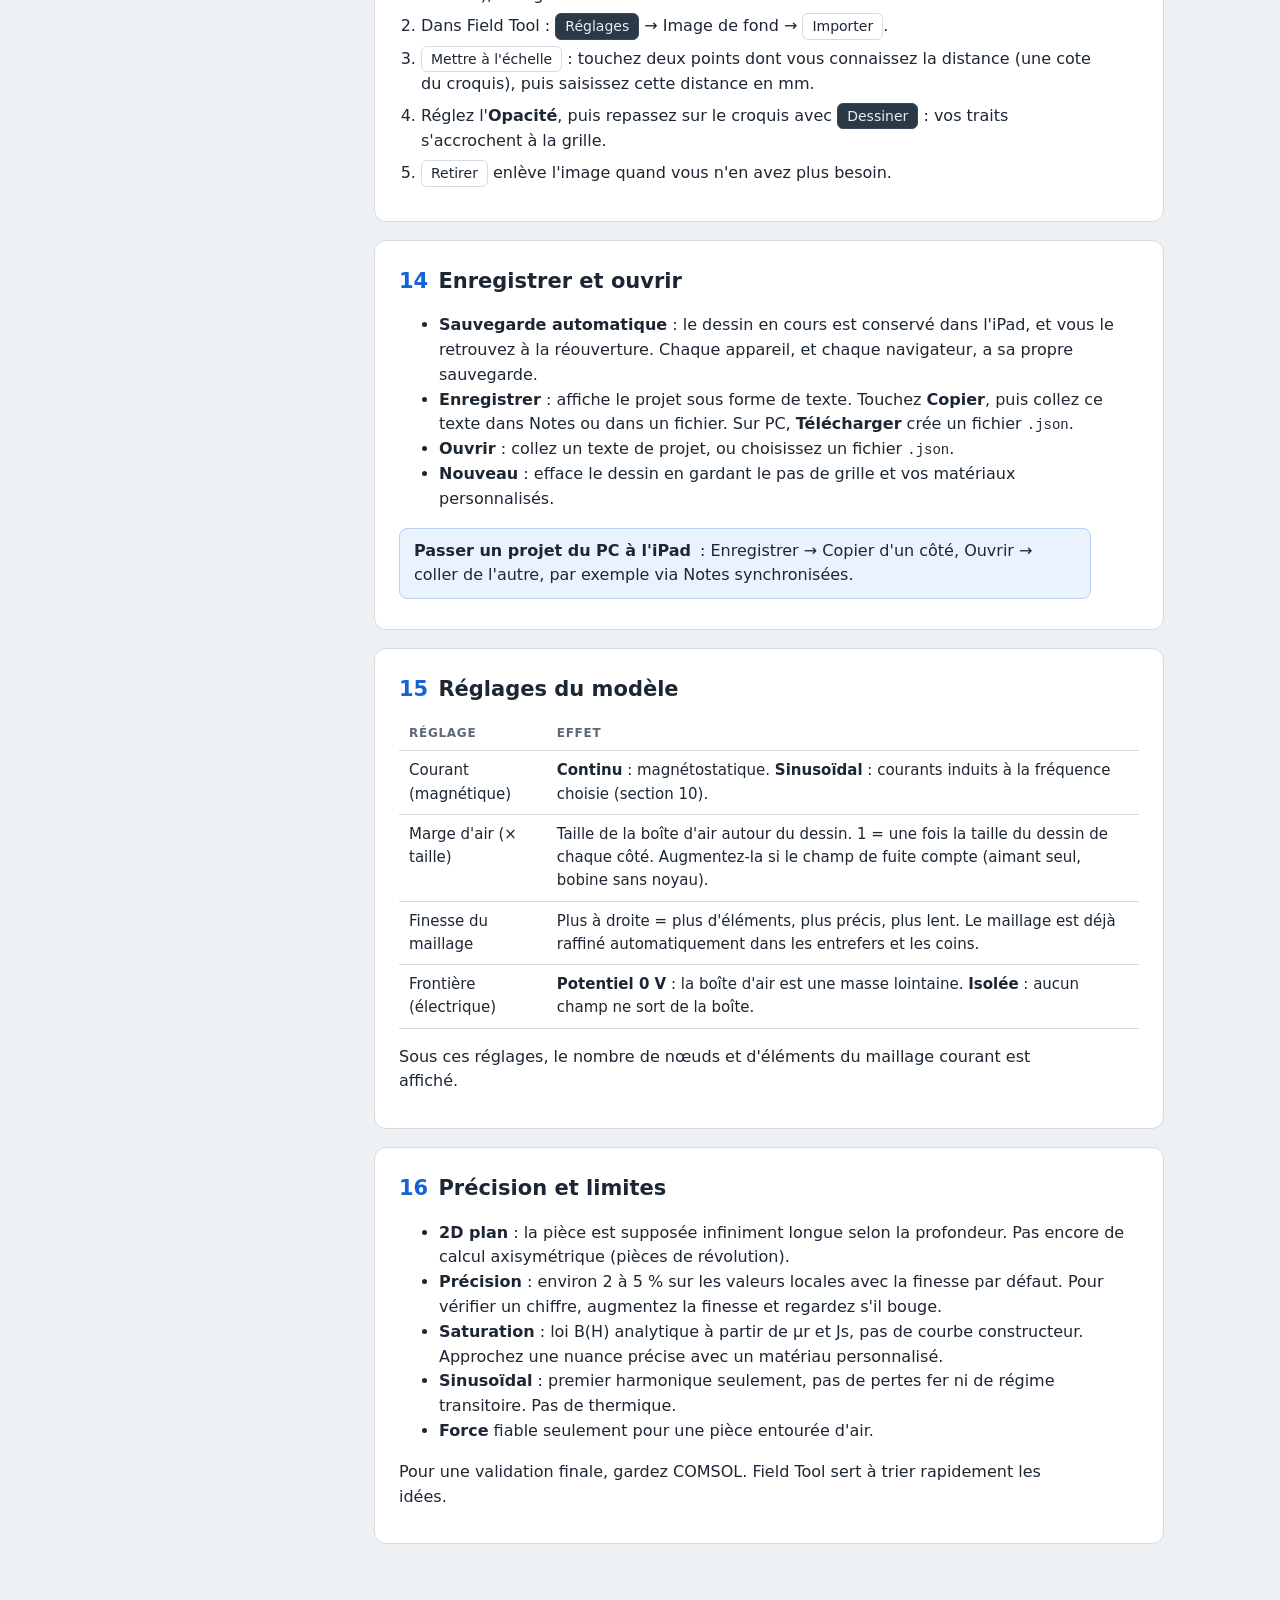
==== commit 46b6c8b0: "Deux exemples sinusoïdaux : barre profonde en encoche, inductance à feuillard Solveur sinusoïdal plu" ====
--- a/aide.html
+++ b/aide.html
@@ -119,7 +119,7 @@
     <li><a href="#calcul">Calculer et lire les résultats</a></li>
     <li><a href="#sonde">La sonde</a></li>
     <li><a href="#ac">Courant sinusoïdal</a></li>
-    <li><a href="#exemples">Les huit exemples</a></li>
+    <li><a href="#exemples">Les dix exemples</a></li>
     <li><a href="#exemple">Pas à pas : électroaimant en C</a></li>
     <li><a href="#croquis">Partir d'un croquis Freeform</a></li>
     <li><a href="#fichiers">Enregistrer et ouvrir</a></li>
@@ -393,15 +393,15 @@
   </ul>
   <h3>Affichage</h3>
   <ul>
-    <li><b>|B| crête</b>, <b>|H| crête</b>, <b>|J| crête</b> (A/mm²) et <b>Pertes</b> (W/cm³) en couleurs.</li>
+    <li><b>|B| crête</b>, <b>|H| crête</b>, <b>|J| crête</b> (A/mm²) et <b>Pertes</b> (W/cm³) en couleurs. Pour |J| et les pertes, l'échelle automatique s'arrête au 98<sup>e</sup> centile : les pointes (arêtes face à un entrefer) apparaissent saturées en rouge ; la sonde donne leur valeur exacte.</li>
     <li><b>Instant ωt</b> : les lignes de flux et les flèches montrent le champ à cet instant de la période. <b>Animer</b> fait défiler une période en 2 secondes. Les couleurs restent les amplitudes crête.</li>
   </ul>
   <div class="warn"><b>Saturation</b> Le calcul reste au premier harmonique : la perméabilité est prise à l'induction crête. Les formes d'onde déformées et les pertes fer (hystérésis, courants dans les tôles) ne sont pas calculées. Les aimants sont ignorés en sinusoïdal.</div>
-  <div class="tip"><b>Contrôle</b> Barre de cuivre ronde de Ø 10 mm à 1 kHz : R<sub>ac</sub>/R<sub>dc</sub> = 1,449 calculé, 1,450 en théorie (fonctions de Bessel) ; 2,955 contre 2,942 à 5 kHz.</div>
+  <div class="tip"><b>Contrôle</b> Barre de cuivre ronde de Ø 10 mm à 1 kHz : R<sub>ac</sub>/R<sub>dc</sub> = 1,449 calculé, 1,450 en théorie (fonctions de Bessel) ; 2,955 contre 2,942 à 5 kHz. Barre de 30 mm en encoche à 50 Hz : 3,211 contre 3,222.</div>
 </section>
 
 <section id="exemples">
-  <h2><span class="n">11</span>Les huit exemples</h2>
+  <h2><span class="n">11</span>Les dix exemples</h2>
   <p><span class="chip">Réglages</span> → <span class="chip light">Exemple</span> ouvre la liste. Chaque exemple règle lui-même la grille, la profondeur et le type de calcul ; il ne reste qu'à toucher <span class="chip go">Calculer</span>.</p>
   <div class="tbl"><table>
     <tr><th>Exemple</th><th>Ce qu'il montre</th><th>À regarder</th></tr>
@@ -413,6 +413,8 @@
     <tr><td><b>Câble coaxial</b><br>âme 100 V, blindage 0 V</td><td>Géométrie en cercles, isolant PTFE, profondeur 1 m.</td><td>Capacité linéique (97,5 pF/m, théorie 97,0) et |E| maximal contre l'âme.</td></tr>
     <tr><td><b>Courants de Foucault</b><br>sinusoïdal 1 kHz, 100 A·t</td><td>Bobine au-dessus d'une plaque d'aluminium de 3 mm.</td><td>|J| induit sous la bobine, pertes dans la plaque (55 mW), A<sub>L</sub> et R/N². Repassez en Continu pour voir A<sub>L</sub> remonter.</td></tr>
     <tr><td><b>Effet de peau et de proximité</b><br>sinusoïdal 1 kHz, ±200 A</td><td>Deux barres de cuivre 6 × 20 mm, aller et retour, profondeur 1 m.</td><td>|J| concentré sur les faces en regard ; R<sub>ac</sub>/R<sub>dc</sub> ≈ 1,73 ; R et L de la boucle (240 nH/m). Cochez Animer.</td></tr>
+    <tr><td><b>Barre profonde en encoche</b><br>sinusoïdal 50 Hz, 1000 A</td><td>Barre de rotor en cuivre 6 × 30 mm au fond d'une encoche en tôles FeSi (cage d'écureuil).</td><td>Le courant remonte vers l'ouverture de l'encoche ; R<sub>ac</sub>/R<sub>dc</sub> = 3,21 (théorie 3,22). C'est l'effet qui donne leur couple de démarrage aux moteurs à barres profondes.</td></tr>
+    <tr><td><b>Inductance à feuillard</b><br>sinusoïdal 20 kHz, 10 A</td><td>Noyau ferrite E-I, entrefer de 1 mm sur la jambe centrale, 3 spires de feuillard de cuivre de 1 mm.</td><td>|J| au bas du feuillard intérieur, en face de l'entrefer : R<sub>ac</sub>/R<sub>dc</sub> ≈ 105 pour la spire intérieure, ≈ 2 pour l'extérieure. Zoomez sur l'entrefer ; essayez d'éloigner les feuillards de l'entrefer.</td></tr>
   </table></div>
 </section>
 
